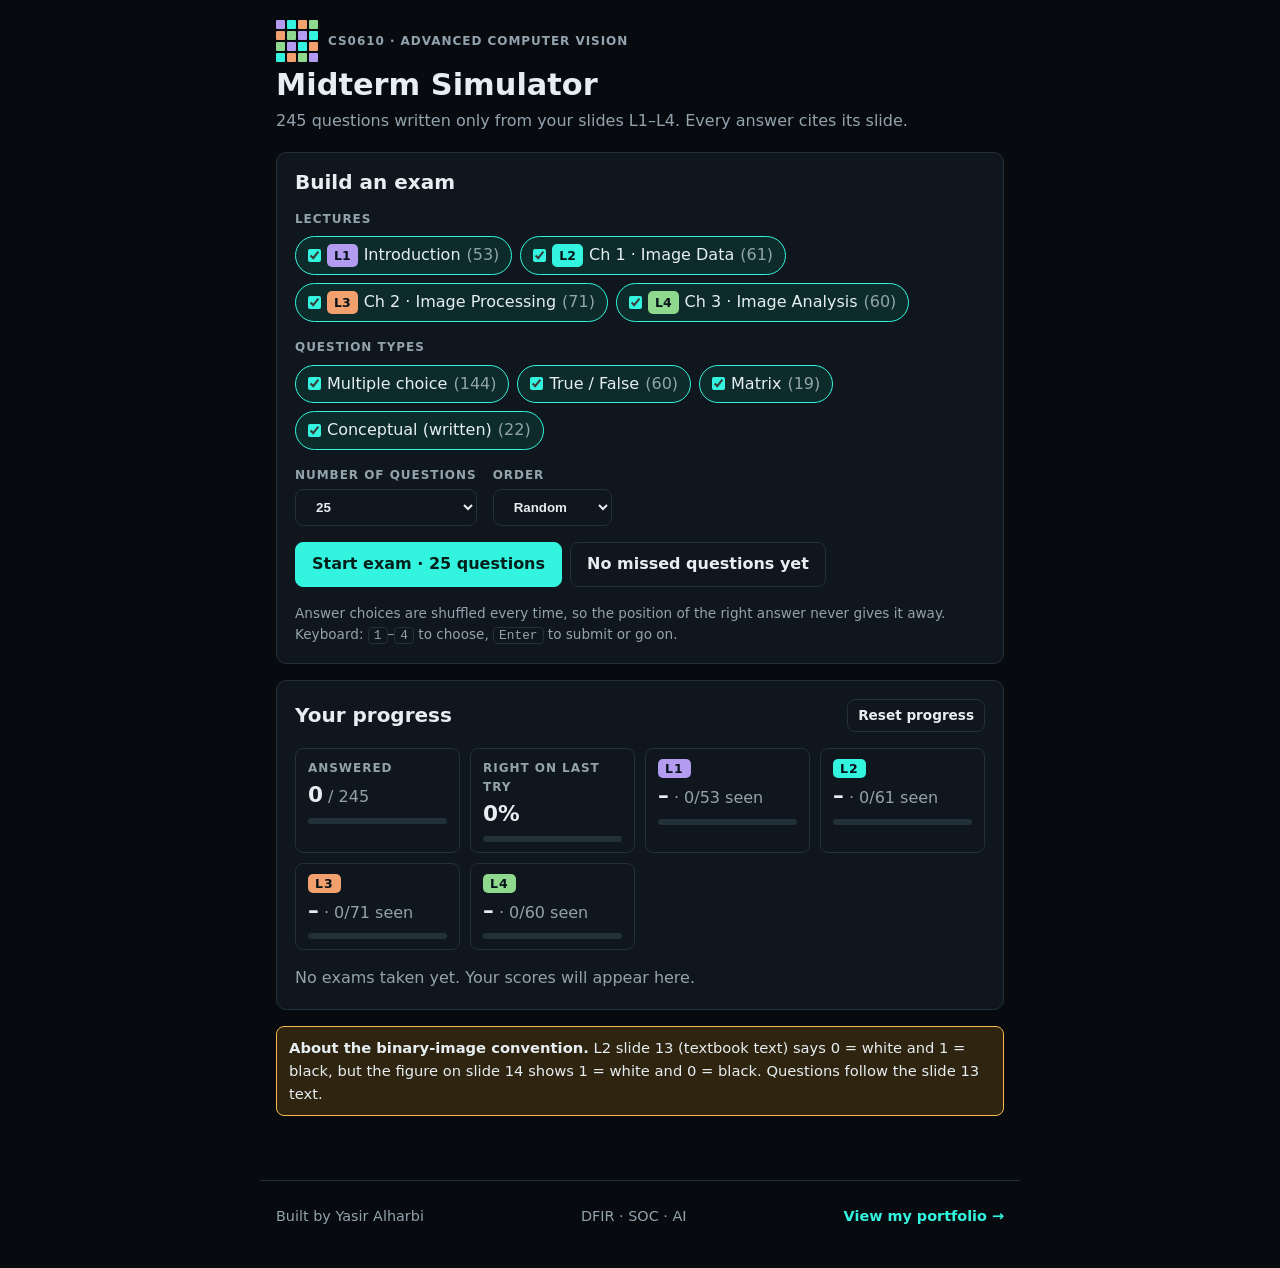
==== cs0610-computer-vision-practice-2026.html @ 5517f0bf "Add unlisted CS0610 computer vision practice page Self-contained midterm practice quiz (245 question" ====
<!doctype html>
<html lang="en">
<head>
<meta charset="utf-8">
<meta name="viewport" content="width=device-width, initial-scale=1">
<meta name="robots" content="noindex, nofollow, noarchive">
<title>CS0610 Computer Vision Practice 2026</title>
<style>
/* Layout: one centred working column (max 760px). Home = setup + progress; exam = one question card at a time. */
:root{
  --bg:#070b10; --surface:#0f161d; --ink:#e6eef2; --muted:#93a3ad; --line:#22303a;
  --accent:#33f5df; --accent-ink:#03201c; --accent-soft:#0c2b2a;
  --ok:#5cd68f; --ok-soft:#0f2a1b; --bad:#ff7a72; --bad-soft:#341614; --warn:#f0b84e; --warn-soft:#2e2410;
  --l1:#b39cf0; --l2:#33f5df; --l3:#f2a06e; --l4:#8fd98f;
  --f-display:"Segoe UI Variable Display","Segoe UI",system-ui,-apple-system,"Helvetica Neue",Arial,sans-serif;
  --f-body:"Segoe UI",system-ui,-apple-system,"Helvetica Neue",Arial,sans-serif;
  --f-mono:"Cascadia Mono",Consolas,"SFMono-Regular",Menlo,"Courier New",monospace;
  color-scheme:dark;
}
*{box-sizing:border-box}
body{background:var(--bg);color:var(--ink);font-family:var(--f-body);font-size:16px;line-height:1.55}
.wrap{max-width:760px;margin:0 auto;padding-inline:16px;padding-block:20px 64px}
h1,h2,h3{font-family:var(--f-display);text-wrap:balance;margin:0;line-height:1.15}
h1{font-size:1.9rem;font-weight:700}
h2{font-size:1.25rem;font-weight:700}
.eyebrow{font-size:.75rem;letter-spacing:.08em;text-transform:uppercase;color:var(--muted);font-weight:700}
.muted{color:var(--muted)}
.stack{display:flex;flex-direction:column;gap:16px}
.row{display:flex;flex-wrap:wrap;gap:8px;align-items:center}
.panel{background:var(--surface);border:1px solid var(--line);border-radius:10px;padding:18px}
button{font:inherit;cursor:pointer}
.btn{border:1px solid var(--line);background:var(--surface);color:var(--ink);border-radius:8px;padding:9px 16px;font-weight:700}
.btn:hover{border-color:var(--accent)}
.btn.primary{background:var(--accent);color:var(--accent-ink);border-color:var(--accent)}
.btn.primary:disabled{opacity:.45;cursor:not-allowed}
.btn.ghost{background:transparent}
.btn.small{padding:5px 10px;font-size:.85rem}
:focus-visible{outline:3px solid var(--accent);outline-offset:2px}
/* header */
.top{display:flex;justify-content:space-between;align-items:flex-end;gap:12px;flex-wrap:wrap;margin-bottom:18px}
.pixels{display:grid;grid-template-columns:repeat(4,9px);gap:2px}
.pixels i{width:9px;height:9px;border-radius:1px;display:block}
/* chips */
.chip{display:inline-flex;align-items:center;gap:6px;border:1px solid var(--line);border-radius:999px;padding:6px 12px;background:var(--surface);user-select:none}
.chip input{accent-color:var(--accent);margin:0}
.chip:has(input:checked){border-color:var(--accent);background:var(--accent-soft)}
.lec{font-weight:700;font-size:.78rem;border-radius:5px;padding:2px 7px;color:#06121a}
.lec1{background:var(--l1)}.lec2{background:var(--l2)}.lec3{background:var(--l3)}.lec4{background:var(--l4)}
.tag{font-size:.78rem;color:var(--muted);border:1px solid var(--line);border-radius:5px;padding:1px 7px}
/* stats */
.stats{display:grid;grid-template-columns:repeat(auto-fit,minmax(150px,1fr));gap:10px}
.stat{border:1px solid var(--line);border-radius:8px;padding:10px 12px;min-width:0}
.stat b{font-family:var(--f-display);font-size:1.35rem;font-variant-numeric:tabular-nums}
.bar{height:6px;border-radius:3px;background:var(--line);overflow:hidden;margin-top:6px}
.bar span{display:block;height:100%;background:var(--accent)}
/* exam */
.progress{height:5px;background:var(--line);border-radius:3px;overflow:hidden}
.progress span{display:block;height:100%;background:var(--accent);transition:width .25s}
.qhead{display:flex;flex-wrap:wrap;gap:8px;align-items:center;justify-content:space-between}
.qtext{font-size:1.08rem}
.qtext p{margin:.4em 0}
.opts{display:flex;flex-direction:column;gap:10px;margin-top:6px}
.opt{display:grid;grid-template-columns:30px 1fr;gap:10px;align-items:start;text-align:left;width:100%;border:1.5px solid var(--line);background:var(--surface);color:var(--ink);border-radius:9px;padding:11px 12px}
.opt:hover:not(:disabled){border-color:var(--accent)}
.opt .k{font-family:var(--f-mono);font-weight:600;width:26px;height:26px;border-radius:6px;display:grid;place-items:center;background:var(--accent-soft);color:var(--ink);font-size:.9rem}
.opt .t{min-width:0}
.opt.sel{border-color:var(--accent);background:var(--accent-soft)}
.opt.right{border-color:var(--ok);background:var(--ok-soft)}
.opt.wrong{border-color:var(--bad);background:var(--bad-soft)}
.opt:disabled{cursor:default}
.why{display:block;font-size:.92rem;margin-top:6px;color:var(--ink)}
.opt .t>span:first-child{display:block}
.why .lbl{font-weight:700}
.right .why .lbl{color:var(--ok)} .wrong .why .lbl,.dim .why .lbl{color:var(--bad)}
.opt.dim{opacity:.85}
.src{display:flex;gap:8px;align-items:baseline;border-left:3px solid var(--accent);background:var(--accent-soft);padding:8px 12px;border-radius:0 6px 6px 0;font-size:.92rem}
.verdict{font-family:var(--f-display);font-weight:700;font-size:1.1rem}
.verdict.ok{color:var(--ok)} .verdict.bad{color:var(--bad)}
.note{border:1px solid var(--warn);background:var(--warn-soft);border-radius:8px;padding:10px 12px;font-size:.92rem}
textarea{width:100%;min-height:110px;font:inherit;color:var(--ink);background:var(--bg);border:1px solid var(--line);border-radius:8px;padding:10px}
.model{border:1px solid var(--line);border-radius:8px;padding:4px 14px;background:var(--bg)}
.model ul,.model ol{padding-left:1.2em}
/* matrices */
.mxrow{display:flex;flex-wrap:wrap;gap:18px;align-items:flex-start}
.mxw{overflow-x:auto;max-width:100%}
.mxw .cap{font-size:.75rem;letter-spacing:.06em;text-transform:uppercase;color:var(--muted);font-weight:700;margin-bottom:3px}
table.mx{border-collapse:collapse;font-family:var(--f-mono);font-variant-numeric:tabular-nums}
table.mx td{border:1px solid var(--muted);min-width:34px;height:30px;text-align:center;padding:2px 6px;background:var(--surface)}
table.mxi{display:inline-table;vertical-align:middle;margin:2px 0}
table.mxi td{min-width:24px;height:22px;font-size:.88rem;padding:1px 4px}
.kbd{font-family:var(--f-mono);font-size:.8rem;border:1px solid var(--line);border-radius:4px;padding:0 5px}
.miss{border-top:1px solid var(--line);padding-top:10px}
.foot{font-size:.85rem;color:var(--muted)}
.confirm{display:flex;gap:8px;align-items:center;flex-wrap:wrap}
@media (prefers-reduced-motion: reduce){.progress span{transition:none}}
@media (max-width:480px){h1{font-size:1.5rem}.panel{padding:14px}}
</style>
<style>
body{margin:0}
[hidden]{display:none!important}
body>footer{max-width:760px;margin:0 auto;padding-inline:16px;padding-block:24px 40px;border-top:1px solid var(--line);display:flex;flex-wrap:wrap;gap:6px 18px;align-items:center;justify-content:space-between;color:var(--muted);font-size:.9rem}
body>footer a{color:var(--accent);font-weight:700;text-decoration:none}
body>footer a:hover{text-decoration:underline}
</style>
</head>
<body>
<div class="wrap" id="app"></div>

<script>
/* ---------- question-bank helpers ---------- */
const BANK=[];
function esc(s){return String(s).replace(/&/g,'&amp;').replace(/</g,'&lt;')}
function mx(a,cap){return `<div class="mxw">${cap?`<div class="cap">${cap}</div>`:''}<table class="mx">${a.map(r=>`<tr>${r.map(v=>`<td>${String(v).replace('-','−')}</td>`).join('')}</tr>`).join('')}</table></div>`}
function mxi(a){return `<table class="mx mxi">${a.map(r=>`<tr>${r.map(v=>`<td>${v}</td>`).join('')}</tr>`).join('')}</table>`}
function hid(s){let h=5381;for(const c of s)h=((h*33)^c.charCodeAt(0))>>>0;return h.toString(36)}
function add(o){o.id='L'+o.lec+'-'+hid(o.q);BANK.push(o)}
function mc(lec,topic,src,q,opts){add({lec,topic,src,q,type:topic==='Matrix'?'matrix':'mcq',opts:opts.map(([t,ok,why])=>({t,ok:!!ok,why}))})}
function tf(lec,topic,src,q,ans,e){add({lec,topic,src,q,type:'tf',opts:[{t:'True',ok:ans===true,why:e},{t:'False',ok:ans===false,why:e}],fixed:true})}
function wr(lec,topic,src,q,a){add({lec,topic,src,q,type:'written',answer:a})}
</script>
<script>
// L1 — Introduction (CS0610-L1.pdf). Slide numbers = PDF page numbers.
const T1 = 'Intro';
mc(1,'What is CV','Slides 14–15 (also Q1 of the professor\'s review sheet)',
`Computer vision is a discipline that studies how to reconstruct, interpret and understand a 3D scene from its ________.`,[
['2D images',1,'Correct. Slide 14: CV computes "properties of the 3D world from visual data", and that visual data is the 2D images a camera records.'],
['3D images',0,'Wrong. The 3D scene is what we want to recover. The input is its images.'],
['3d images',0,'Wrong. It\'s the same as "3D images", written in lowercase to catch careless readers.'],
['4d images',0,'Wrong. Nothing in the lecture mentions 4D images.']]);

mc(1,'Course info','Slide 4',`The PRIMARY course textbook is:`,[
['Reinhard Klette — Concise Computer Vision: An Introduction into Theory and Algorithms',1,'Correct. Slide 4 names Klette as the primary text.'],
['Richard Szeliski — Computer Vision: Algorithms and Applications',0,'Wrong. Slide 4 lists Szeliski as the SECONDARY text.'],
['Forsyth and Ponce',0,'Wrong. Forsyth & Ponce appear only as a figure credit (slides 60, 65). They are not a course text.'],
['Hammond — The Camera Obscura, A Chronicle',0,'Wrong. It\'s only quoted on the camera obscura slide (61).']]);

mc(1,'History','Slide 12',`In 1966, Marvin Minsky at MIT asked a student to "spend the summer linking a camera to a computer and getting the computer to describe what it saw." What does this story show?`,[
['The problem turned out to be much more difficult than expected',1,'Correct. Slide 12: "We now know that the problem is slightly more difficult than that."'],
['Computer vision was fully solved in one summer',0,'Wrong. The point of the story is the opposite.'],
['Connecting a camera to a computer is the hardest part of CV',0,'Wrong. Connecting the camera is the easy part (see slide 13, "Done?"). Understanding the image is the hard part.'],
['Computer vision started as a branch of computer graphics',0,'Wrong. The story says nothing about graphics.']]);

mc(1,'History','Slide 12',`Which student did Marvin Minsky give the 1966 "summer vision" task to?`,[
['Gerald Jay Sussman',1,'Correct. Slide 12.'],
['Noah Snavely',0,'Wrong. Snavely co-developed Photo Tourism (slide 35).'],
['Amnon Shashua',0,'Wrong. Shashua is credited on the Mobileye smart-cars slides (48–49).'],
['Rick Szeliski',0,'Wrong. Szeliski is the secondary textbook author and co-developed Photo Tourism.']]);

mc(1,'What is CV','Slide 13',`Slide 13 shows a camcorder plugged into a computer with the caption "Done?". What is the message?`,[
['Connecting a camera to a computer is not computer vision; the computer still has to understand the images',1,'Correct. This is the same lesson as the Minsky story on slide 12. Getting images into a computer is easy; understanding them is the hard part.'],
['Computer vision only needs a good camera',0,'Wrong. That is exactly the naive idea the slide questions.'],
['Video cameras cannot be used for computer vision',0,'Wrong. Slide 15 says image data can be a video sequence.'],
['Computer vision is finished once images are stored',0,'Wrong. Storing images is not understanding them.']]);

mc(1,'CV system','Slide 17',`Which of the following is NOT one of the components of a computer vision system shown on slide 17?`,[
['Printer',1,'Correct. The components are Lighting, Scene, Camera, Computer, Scene Interpretation. There is no printer.'],
['Lighting',0,'Wrong. Lighting is a component.'],
['Camera',0,'Wrong. Camera is a component.'],
['Scene interpretation',0,'Wrong. Scene interpretation is the final component.']]);

mc(1,'CV system','Slide 17',`In the computer vision system diagram (Lighting → Scene → Camera → Computer → ?), what comes last?`,[
['Scene interpretation',1,'Correct. Slide 17 ends with Scene Interpretation, i.e. understanding.'],
['An enhanced output image',0,'Wrong. An image as output is image processing (L3 slide 9), not the end of a CV system.'],
['A 3D printout',0,'Wrong. Not on the slide.'],
['A compressed video file',0,'Wrong. Not on the slide.']]);

mc(1,'Human vs computer','Slide 18',`On the slide "Computer vision vs human vision", the photo of a crashed train is "what we see". What is "what a computer sees"?`,[
['A grid (matrix) of numbers',1,'Correct. Slide 18 shows a 9×9 grid of numbers next to the photo.'],
['The same train photo',0,'Wrong. The computer has no direct access to meaning, only numbers.'],
['A list of object names',0,'Wrong. Producing object names is the GOAL of CV, not its input.'],
['Only the edges of the train',0,'Wrong. The slide shows numbers, not an edge map.']]);

mc(1,'Vision is hard','Slide 19',`According to slide 19, roughly how much of the Macaque monkey's brain does the visual cortex occupy?`,[
['About 50%',1,'Correct. "Visual cortex occupies about 50% of Macaque brain."'],
['About 10%',0,'Wrong. The slide says about 50%.'],
['About 25%',0,'Wrong. The slide says about 50%.'],
['About 90%',0,'Wrong. The slide says about 50%.']]);

mc(1,'Vision & graphics','Slide 25',`Vision and graphics are called "inverse problems". Which statement is correct?`,[
['Vision goes Images → Model (analysis); graphics goes Model → Images (synthesis)',1,'Correct. Slide 25: "Inverse problems: analysis and synthesis."'],
['Vision goes Model → Images; graphics goes Images → Model',0,'Wrong. The directions are swapped.'],
['Both go from Images → Model',0,'Wrong. Graphics goes the other way.'],
['Both go from Model → Images',0,'Wrong. Vision goes the other way.']]);

mc(1,'Measurement vs perception','Slides 14, 16, 22',`"How far is the building?" and computing the 3D structure of a scene are examples of vision for:`,[
['Measurement',1,'Correct. Slide 14: "Computing properties of the 3D world from visual data (measurement)". Slide 22 gives examples: real-time stereo, structure from motion, multi-view stereo.'],
['Perception and interpretation',0,'Wrong. That is about recognizing objects, people, scenes and activities.'],
['Image acquisition',0,'Wrong. Acquisition is capturing the image, not computing 3D properties.'],
['Computer graphics',0,'Wrong. Graphics synthesizes images from a model (slide 25).']]);

mc(1,'Measurement vs perception','Slides 14, 23',`Labelling a photo with "Ferris wheel", "people waiting in line", "Lake Erie", "umbrellas" is vision for:`,[
['Perception and interpretation',1,'Correct. Slide 23 is titled "Vision for perception, interpretation" and lists objects, activities, scenes, locations, text, faces, gestures, motions, emotions.'],
['Measurement',0,'Wrong. Measurement computes 3D properties such as distance and structure.'],
['Image formation',0,'Wrong. Image formation is how the image is created (slides 56–67).'],
['Image compression',0,'Wrong. Not covered in the lecture.']]);

mc(1,'Measurement vs perception','Slide 22',`Which of these is shown on slide 22 as an example of VISION FOR MEASUREMENT?`,[
['Structure from motion',1,'Correct. Slide 22 shows real-time stereo, structure from motion, and multi-view stereo for community photo collections.'],
['Smile detection',0,'Wrong. That is a recognition application (slide 39).'],
['Optical character recognition',0,'Wrong. OCR is recognition (slide 37).'],
['Face detection in cameras',0,'Wrong. That is detection/recognition (slide 38).']]);

mc(1,'Applications','Slide 36',`Photo Tourism (Photosynth) takes many input photographs of a scene. What does it compute?`,[
['The relative camera positions/orientations and a sparse 3D point cloud of the scene',1,'Correct. Slide 36: it "computes viewpoint of each photo as well as a sparse 3d model of the scene".'],
['A single high-resolution panorama only',0,'Wrong. It reconstructs camera viewpoints and 3D points.'],
['The names of the people in the photos',0,'Wrong. That would be face recognition.'],
['The text written on buildings',0,'Wrong. That would be OCR.']]);

mc(1,'Applications','Slide 37',`Technology that converts scanned documents into text (also used in license-plate readers) is called:`,[
['Optical character recognition (OCR)',1,'Correct. Slide 37.'],
['Motion capture',0,'Wrong. Motion capture is a special-effects application (slide 46).'],
['Structure from motion',0,'Wrong. That is a measurement application (slide 22).'],
['Biometrics',0,'Wrong. Biometrics identifies people (slides 42–43).']]);

mc(1,'Applications','Slide 40',`LaneHawk by EvolutionRobotics is an example of:`,[
['Object recognition in supermarkets',1,'Correct. Slide 40: a smart camera in the checkout lane recognizes items left under the basket.'],
['Face recognition for login',0,'Wrong. That is slide 43.'],
['Lane detection in smart cars',0,'Wrong. The word "Lane" here means the supermarket checkout lane. Smart cars are Mobileye (slide 48).'],
['Medical imaging',0,'Wrong. That is slide 53.']]);

mc(1,'Applications','Slide 42',`"How the Afghan Girl was Identified" is an example of vision-based biometrics using:`,[
['Iris patterns',1,'Correct. Slide 42: "…Identified by Her Iris Patterns".'],
['Fingerprints',0,'Wrong. Fingerprints appear on slide 43 (laptop login).'],
['Smile detection',0,'Wrong. That is a camera feature (slide 39).'],
['Gait',0,'Wrong. Not mentioned in the lecture.']]);

mc(1,'Applications','Slides 48–49',`According to the Mobileye slides, by 2010 vision systems were expected in about what share of car manufacturers?`,[
['70%',1,'Correct. "By 2010: 70% of car manufacturers."'],
['10%',0,'Wrong. The slide says 70%.'],
['50%',0,'Wrong. 50% is the visual cortex figure from slide 19. The car figure is 70%.'],
['100%',0,'Wrong. The slide says 70%.']]);

mc(1,'Applications','Slides 45–46',`Which movie is the example of "Special effects: MOTION capture"?`,[
['Pirates of the Caribbean (Industrial Light and Magic)',1,'Correct. Slide 46.'],
['The Matrix',0,'Wrong. The Matrix is the SHAPE capture example (slide 45).'],
['Terminator 2',0,'Wrong. Terminator 2 is the "Vision Demo?" slide (29): "we\'re not quite there yet".'],
['The Wicked Twister',0,'Wrong. That is a ride label in the amusement-park image (slide 23).']]);

mc(1,'Applications','Slide 50',`On slide 50, what does the Nintendo Wii have built in?`,[
['Camera-based IR tracking',1,'Correct. "Nintendo Wii has camera-based IR tracking built in."'],
['An iris scanner',0,'Wrong. Iris patterns are slide 42.'],
['A license-plate reader',0,'Wrong. That is OCR (slide 37).'],
['A pinhole camera obscura',0,'Wrong. Not related.']]);

mc(1,'Applications','Slide 51',`Which task is NOT listed for the JPL vision systems used in space (Mars rovers)?`,[
['Smile detection',1,'Correct. JPL tasks: panorama stitching, 3D terrain modeling, obstacle detection, position tracking. Smile detection is a camera feature (slide 39).'],
['Panorama stitching',0,'Wrong. It is listed on slide 51.'],
['3D terrain modeling',0,'Wrong. It is listed on slide 51.'],
['Obstacle detection and position tracking',0,'Wrong. It is listed on slide 51.']]);

mc(1,'Why vision','Slide 26',`Which of the following is NOT a reason given on slide 26 ("Why vision?")?`,[
['To replace all cameras with human observers',1,'Correct. That is the opposite of a listed reason. The slide wants to relieve humans of boring tasks.'],
['Relieve humans of boring, easy tasks',0,'Wrong. Listed on slide 26.'],
['Perception for robotics / autonomous agents',0,'Wrong. Listed on slide 26.'],
['Organize and give access to visual content',0,'Wrong. Listed on slide 26.']]);

mc(1,'Human vs computer','Slide 31',`"Can computers match (or beat) human vision?" The lecture's answer is:`,[
['Yes and no (but mostly no!); humans are better at "hard" things, computers can be better at "easy" things',1,'Correct. Slide 31.'],
['Yes, computers already beat humans at every visual task',0,'Wrong. The slide says "mostly no".'],
['No, computers are worse at every visual task',0,'Wrong. Computers can be better at "easy" things.'],
['The question is not discussed',0,'Wrong. It is slide 31.']]);

mc(1,'Image formation','Slide 57',`Focal length, field of view and aperture belong to which category of physical parameters of image formation?`,[
['Optical',1,'Correct. Slide 57: Optical = sensor\'s lens type, focal length, field of view, aperture.'],
['Geometric',0,'Wrong. Geometric = type of projection, camera pose.'],
['Photometric',0,'Wrong. Photometric = type/direction/intensity of light, surface reflectance.'],
['Statistical',0,'Wrong. Not one of the three categories.']]);

mc(1,'Image formation','Slide 57',`"Type of projection" and "camera pose" are which kind of image-formation parameters?`,[
['Geometric',1,'Correct. Slide 57.'],
['Optical',0,'Wrong. Optical = lens, focal length, field of view, aperture.'],
['Photometric',0,'Wrong. Photometric = light and reflectance.'],
['Chromatic',0,'Wrong. Not one of the three categories.']]);

mc(1,'Pinhole camera','Slide 59',`In the pinhole camera, the barrier blocks most of the rays. The opening in the barrier is called the:`,[
['Aperture',1,'Correct. Slide 59: "The opening is known as the aperture".'],
['Image plane',0,'Wrong. The image plane is where the image forms (the film).'],
['Focal length',0,'Wrong. Focal length is a parameter, not the opening.'],
['Virtual image',0,'Wrong. The virtual image is drawn in front of the pinhole on slide 60.']]);

mc(1,'Pinhole camera','Slide 60',`The pinhole camera is a simple model that approximates the imaging process using:`,[
['Perspective projection',1,'Correct. Slide 60: "…approximate imaging process, perspective projection."'],
['Histogram equalization',0,'Wrong. That is a point operator in Chapter 2 (L3).'],
['The Fourier transform',0,'Wrong. That is Chapter 1, frequency domain (L2).'],
['Unsharp masking',0,'Wrong. That is a sharpening operator (L3).']]);

mc(1,'Camera obscura','Slide 61',`"Camera obscura" is Latin for:`,[
['Dark room',1,'Correct. Slide 61.'],
['Small hole',0,'Wrong. Slide 61 says it means dark room.'],
['Bright image',0,'Wrong. Slide 61 says it means dark room.'],
['Picture box',0,'Wrong. Slide 61 says it means dark room.']]);

mc(1,'Camera obscura','Slide 61',`Who used an illustration of a solar eclipse (observed at Louvain, 1544) that is thought to be the first published illustration of a camera obscura?`,[
['Reinerus Gemma-Frisius',1,'Correct. Slide 61. The book was De Radio Astronomica et Geometrica (1545).'],
['Marvin Minsky',0,'Wrong. Minsky is the 1966 MIT story (slide 12).'],
['A. Kitaoka',0,'Wrong. Kitaoka made the 2003 illusion image (slide 32).'],
['Richard Szeliski',0,'Wrong. Szeliski is the secondary textbook author.']]);

mc(1,'Course info','Slide 7',`What is the weight of the Midterm Exam in the grading scheme?`,[
['30%',1,'Correct. Slide 7: Assignments 10%, Participation 10%, Project 10%, Midterm 30%, Final 40%.'],
['40%',0,'Wrong. 40% is the Final Exam.'],
['10%',0,'Wrong. 10% is each of assignments, participation and project.'],
['50%',0,'Wrong. Not in the grading scheme.']]);

mc(1,'Related fields','Slides 20, 24',`Which of the following does NOT appear among the fields related to computer vision on slides 20/24?`,[
['Thermodynamics',1,'Correct. It is not on either slide.'],
['Machine learning',0,'Wrong. It appears on both slides.'],
['Neurobiology',0,'Wrong. It appears on slide 20.'],
['Cognitive science',0,'Wrong. It appears on slide 24.']]);

tf(1,'Applications','Slide 34',`Earth viewers (3D modeling), such as Microsoft's Virtual Earth and Google Earth, are shown in the lecture as a current computer vision application.`,true,
`TRUE. Slide 34: "Earth viewers (3D modeling): Image from Microsoft's Virtual Earth (see also: Google Earth)". Note that your class notes have the professor's T/F item "Google Maps is an example of computer vision". The slides themselves only mention Google Earth / Virtual Earth, so go with what the professor said in class for that exact wording.`);
tf(1,'What is CV','Slide 15',`In computer vision, image data can only be a single 2D colour photograph.`,false,
`FALSE. Slide 15: image data "can take many forms, such as a video sequence, depth images, views from multiple cameras, or multi-dimensional data from a medical scanner".`);
tf(1,'Related fields','Slide 20',`Computer vision is a single-discipline field that belongs only to computer science.`,false,
`FALSE. Slide 20 is titled "Vision is multidisciplinary": AI, machine learning, robotics, signal processing, graphics, mathematics, neurobiology, HCI, imaging and more.`);
tf(1,'Pinhole camera','Slide 59',`Adding a barrier with a small opening in front of the film INCREASES blurring.`,false,
`FALSE. Slide 59: adding a barrier to block off most of the rays "reduces blurring".`);
tf(1,'Pinhole camera','Slide 60',`If we treat the pinhole as a point, only one ray from any given scene point can enter the camera.`,true,
`TRUE. This is stated directly on slide 60.`);
tf(1,'Image formation','Slides 58–59',`Putting a piece of film directly in front of an object (with no barrier) already gives a reasonable, sharp image.`,false,
`FALSE. Slide 58 asks "Do we get a reasonable image?". The figure shows rays from every object point reaching every film point. Slide 59 then adds a barrier to block most rays and reduce blurring.`);
tf(1,'Perspective','Slide 65',`Under perspective projection, far-away objects appear larger in the image.`,false,
`FALSE. Slide 65: "Far away objects appear smaller".`);
tf(1,'Perspective','Slide 67',`Under perspective projection, parallel lines in the scene intersect in the image and converge on the horizon line.`,true,
`TRUE. Slide 67.`);
tf(1,'Image formation','Slide 57',`Surface reflectance properties and the direction of light reaching the sensor are OPTICAL parameters of image formation.`,false,
`FALSE. They are PHOTOMETRIC parameters (slide 57). Optical = lens type, focal length, field of view, aperture.`);
tf(1,'Human vs computer','Slide 31',`According to the lecture, humans are much better at "hard" vision tasks, while computers can be better at "easy" ones.`,true,
`TRUE. Slide 31.`);
tf(1,'Vision is hard','Slide 19',`More of the human brain is devoted to vision than to anything else.`,true,
`TRUE. Slide 19: "More human brain devoted to vision than anything else".`);
tf(1,'Applications','Slide 38',`Many new digital cameras (e.g. Canon, Sony, Fuji) can detect faces.`,true,
`TRUE. Slide 38. Slide 39 adds smile detection (Sony Cyber-shot T70).`);
tf(1,'Applications','Slide 43',`Logging in without a password is possible with fingerprint scanners and face-recognition systems.`,true,
`TRUE. Slide 43: "Login without a password…": fingerprint scanners on laptops and face recognition systems.`);
tf(1,'State of the art','Slide 29',`The "Vision Demo?" slide (Terminator 2) says computer vision has fully reached the level shown in the movie.`,false,
`FALSE. Slide 29: "we're not quite there yet…".`);
tf(1,'Camera obscura','Slide 62',`The camera obscura was a public attraction in the late 19th century (e.g. at the Jetty at Margate, England, 1898).`,true,
`TRUE. Slide 62.`);
tf(1,'What is CV','Slide 14',`"Computer Vision aims at using cameras for analyzing or understanding scenes in the real world."`,true,
`TRUE. This is a direct quote from slide 14.`);

wr(1,'What is CV','Slides 14–16 (and L3 slide 4)',`Explain computer vision. (Give a definition and its two main goals.)`,
`<p><b>Definition:</b> Computer vision is the science and technology of machines that see. It is concerned with the theory for building artificial systems that obtain information from images (slide 15). It is the automatic understanding of images and video (slide 14), and it tries to do what a human brain does with the retinal data, i.e. understand the scene based on image data (L3 slide 4).</p>
<p><b>Two goals (slide 14):</b></p><ul><li><b>Measurement:</b> computing properties of the 3D world from visual data (e.g. "How far is the building?", slide 16).</li><li><b>Perception and interpretation:</b> algorithms and representations that let a machine recognize objects, people, scenes and activities (e.g. "What kind of scene? Where are the cars?").</li></ul>
<p>The image data can be a video sequence, depth images, views from multiple cameras, or multi-dimensional medical scanner data (slide 15).</p>`);
wr(1,'CV vs IP','L3 slides 9–10; L1 slide 20',`What is the difference between computer vision and image processing? (Your notes say the professor asked this.)`,
`<p><b>Image processing system</b> (L3 slide 9): input is an image, <b>output is an image</b>. Examples: a blurred car photo becomes a sharper photo where the plate "127-RFS" is readable; a dark zebra photo becomes a brighter, enhanced photo.</p>
<p><b>Computer vision system</b> (L3 slide 10): input is an image, <b>output is understanding</b>: labels and decisions such as "boy, dog, woman", "SMILE: 62% / 93%", "Strong accident, possibility of death 85%".</p>
<p>In the Venn diagram on L1 slide 20, image processing overlaps with computer vision and machine vision, but they are not the same field. CV aims at understanding the scene (L3 slide 4).</p>`);
wr(1,'CV system','Slide 17 (also L3 slide 5)',`List the components of a computer vision system.`,
`<p>Lighting → Scene → Camera → Computer → Scene Interpretation (slide 17). L3 slide 5 shows the same diagram and adds that image data can be depth images, multiple camera views, medical scanner data, or a video sequence.</p>`);
wr(1,'Image formation','Slide 57',`List the three categories of physical parameters of image formation, with examples.`,
`<ul><li><b>Geometric:</b> type of projection, camera pose.</li><li><b>Optical:</b> sensor's lens type, focal length, field of view, aperture.</li><li><b>Photometric:</b> type, direction and intensity of light reaching the sensor; surfaces' reflectance properties.</li></ul>`);
wr(1,'Vision is hard','Slides 12, 13, 18, 19',`Why is vision "really hard"? Use the examples from the lecture.`,
`<ul><li>The computer only sees a grid of numbers, while we see a scene, e.g. the crashed train (slide 18).</li><li>In nature, vision is a huge feat of intelligence: the visual cortex is about 50% of the Macaque brain, and more of the human brain is devoted to vision than to anything else (slide 19).</li><li>Recognition can be ambiguous even for humans: "Is that a queen or a bishop?" (slide 19).</li><li>History: Minsky's 1966 one-summer project. "The problem is slightly more difficult than that" (slide 12). Linking a camera to a computer is not "Done" (slide 13).</li></ul>`);
wr(1,'Perspective','Slides 59–67',`Describe the pinhole camera idea and two perspective effects.`,
`<p>Film directly in front of an object gives no reasonable image (slide 58). Adding a barrier blocks most rays and reduces blurring. The opening is the <b>aperture</b> (slide 59). If the pinhole is a point, only one ray from each scene point enters, which gives <b>perspective projection</b> (slide 60).</p>
<p><b>Perspective effects:</b> (1) far-away objects appear smaller (slide 65); (2) parallel lines in the scene intersect in the image and converge on the horizon line (slide 67).</p>`);

// L2 — Chapter 1: Image Data (CS0610-L2.pdf). Slide numbers = PDF page numbers.
mc(2,'Spatial domain','Slide 5',`A (digital) image is defined by ________ continuous (analog) data in a spatial domain.`,[
['integrating and sampling',1,'Correct. Slide 5: "A (digital) image is defined by integrating and sampling continuous (analog) data in a spatial domain."'],
['compressing and encoding',0,'Wrong. Not in the definition.'],
['smoothing and sharpening',0,'Wrong. Those are local operators (Chapter 2, L3).'],
['transforming with the DFT',0,'Wrong. The DFT maps an image to the frequency domain (slide 30). It does not define the image.']]);
mc(2,'Spatial domain','Slide 5',`Each pixel (x, y, u) combines:`,[
['A location (x, y) and a value u (the sample at that location)',1,'Correct. Slide 5.'],
['A frequency u and a phase (x, y)',0,'Wrong. Frequencies belong to the Fourier domain (slide 31).'],
['A hue, a saturation and an intensity',0,'Wrong. That is the HSI colour model (slides 52–57).'],
['A camera pose and a focal length',0,'Wrong. Those are image-formation parameters (L1 slide 57).']]);
mc(2,'Spatial domain','Slide 5',`The rectangular set containing all grid points (pixel locations) of an image I is called the:`,[
['Carrier (Ω)',1,'Correct. Slide 5: "…an image I is defined on a rectangular set, the carrier".'],
['Kernel',0,'Wrong. A kernel is a filter mask (L3 slide 15).'],
['Histogram',0,'Wrong. A histogram is a table of value frequencies (slide 22).'],
['Spectrum',0,'Wrong. The spectrum is the Fourier transform shown as an image (slide 33).']]);
mc(2,'Pixels','Slides 6, 8',`In MATLAB, the first (top-left) element of an M×N image is indexed as:`,[
['f(1,1)',1,'Correct. Slide 8 shows the MATLAB array starting at f(1,1).'],
['f(0,0)',0,'Wrong. f(0,0) is the start of the general M×N representation on slide 6, not MATLAB.'],
['f(M,N)',0,'Wrong. f(M,N) is the LAST element in MATLAB.'],
['f(0,1)',0,'Wrong. Not the first element in either notation.']]);
mc(2,'Pixels','Slide 10',`Fig. 1.1 shows the image coordinate system used in the textbook (x goes right, y goes DOWN). It is called a:`,[
['Left-hand coordinate system',1,'Correct. Fig. 1.1: "A left-hand coordinate system."'],
['Right-hand coordinate system',0,'Wrong. The figure caption says left-hand.'],
['Polar coordinate system',0,'Wrong. Not shown.'],
['Frenet frame',0,'Wrong. The Frenet frame is for curvature (L4 slide 17).']]);
mc(2,'Pixels','Slide 11',`Fig. 1.2 shows two ways of thinking about pixels. Which pair is correct?`,[
['Shaded grid squares (left) and labels at grid points that are the centres of the squares (right)',1,'Correct. Slide 11, Fig. 1.2.'],
['RGB channels (left) and HSI channels (right)',0,'Wrong. That is colour (slides 19, 61).'],
['Spatial domain (left) and frequency domain (right)',0,'Wrong. Fig. 1.2 is only about the spatial geometry of pixels.'],
['4-adjacency (left) and 8-adjacency (right)',0,'Wrong. That is L4 (Chapter 3).']]);
mc(2,'Pixels','Slide 9',`For k bits per pixel, the discrete intensity interval is:`,[
['[0, L−1] with L = 2^k',1,'Correct. Slide 9.'],
['[1, L] with L = 2k',0,'Wrong. It starts at 0, and L = 2 to the power k.'],
['[0, k]',0,'Wrong. Slide 9 uses L = 2^k.'],
['[−L, L]',0,'Wrong. Intensities are not negative.']]);
mc(2,'Pixels','Slide 9',`How many bits are needed to store a 1024 × 1024 digitized image with k = 8 bits per pixel? (b = M × N × k)`,[
['8,388,608 bits',1,'Correct. 1024 × 1024 × 8 = 8,388,608 (slide 9).'],
['1,048,576 bits',0,'Wrong. That is only M × N (the number of pixels). You forgot to multiply by k = 8.'],
['16,777,216 bits',0,'Wrong. 16,777,216 is the number of colours in a 24-bit RGB image (slide 46).'],
['8,192 bits',0,'Wrong. That would be 1024 × 8.']]);
mc(2,'Image values','Slide 13',`For a scalar image with a = 8 bits, the maximum grey value Gmax = 2^a − 1 is:`,[
['255',1,'Correct. 2^8 − 1 = 255 (slide 13).'],
['256',0,'Wrong. 256 is the NUMBER of grey levels (0…255). Gmax is 255.'],
['8',0,'Wrong. 8 is the number of bits.'],
['65,535',0,'Wrong. That is Gmax for a = 16.']]);
mc(2,'Image values','Slide 13',`According to slide 13, what bit depth recently became the new technological standard for grey-level images?`,[
['a = 16',1,'Correct. "For many years, it was common to use a = 8; recently a = 16 became the new technological standard."'],
['a = 8',0,'Wrong. a = 8 was the OLD common choice.'],
['a = 1',0,'Wrong. a = 1 gives a binary image.'],
['a = 24',0,'Wrong. 24 bits is a full RGB pixel (slide 46).']]);
mc(2,'Image values','Slide 16',`An RGB colour image is an example of a:`,[
['Vector-valued image (more than one channel/band)',1,'Correct. Slide 16: RGB images have three channels, and each channel is a grey-level image.'],
['Scalar image',0,'Wrong. A scalar image has ONE value per pixel.'],
['Binary image',0,'Wrong. A binary image has only two values.'],
['Fourier image',0,'Wrong. Not a term used in the slides.']]);
mc(2,'Statistics','Slide 21',`Three versions of the Einstein image have σ = 14.3, 31.6 and 49.2. Which one looks the most flat / washed-out (least spread of grey values)?`,[
['σ = 14.3',1,'Correct. The smallest standard deviation means the grey values are closest to the mean. In the slide 21 figure this is the faded image on the left.'],
['σ = 31.6',0,'Wrong. This is the middle image.'],
['σ = 49.2',0,'Wrong. The largest σ has the widest spread: the darkest darks and the brightest brights.'],
['All three look the same',0,'Wrong. The slide shows them clearly different.']]);
mc(2,'Statistics','Slide 22',`In Fig. 1.5 (image Neuschwanstein), four versions show means 79.16, 135.14, 40.78 and 127.49. Which version has mean 40.78?`,[
['The darker version',1,'Correct. Fig. 1.5: lower-left is the darker version, with the lowest mean (40.78).'],
['The brighter version',0,'Wrong. The brighter version has mean 135.14.'],
['The original image',0,'Wrong. The original has mean 79.16.'],
['After histogram equalization',0,'Wrong. The equalized version has mean 127.49.']]);
mc(2,'Statistics','Slide 22',`A histogram represents:`,[
['Tabulated frequencies of values (how often each value occurs), typically drawn as bars',1,'Correct. Slide 22. It is used for a scalar image or for one channel/band of a vector-valued image.'],
['The location of each pixel',0,'Wrong. Locations are not counted in a histogram.'],
['The Fourier spectrum',0,'Wrong. The spectrum is slides 31–35.'],
['The edges of the image',0,'Wrong. Edges are slide 27 / L3.']]);
mc(2,'Statistics','Slide 23',`In Fig. 1.6 (image Yan), the upper window has μ = 133.7, σ = 55.4 and the lower window has μ = 104.6, σ = 89.9. Which statement is correct?`,[
['The lower window has the larger spread of grey values',1,'Correct. σ = 89.9 > 55.4. This shows that value statistics can be computed per window.'],
['The upper window is darker on average',0,'Wrong. The upper mean (133.7) is HIGHER, so it is brighter on average.'],
['Both windows must have identical histograms',0,'Wrong. The slide shows two different histograms.'],
['Statistics cannot be computed inside a window',0,'Wrong. Slide 23 is titled "Value Statistics in a Window".']]);
mc(2,'Statistics','Slides 24–25',`Plotting the grey values along a selected image row (a 1D cut through the image) gives a(n):`,[
['Intensity profile',1,'Correct. Slide 25: "…intensity profiles defined by 1D cuts through the given scalar data arrays". Fig. 1.8 shows two rows of SanMiguel.'],
['Histogram',0,'Wrong. A histogram counts values and ignores position.'],
['Co-occurrence matrix',0,'Wrong. That is L4 (Chapter 3).'],
['Spectrum',0,'Wrong. That is the Fourier domain.']]);
mc(2,'Statistics','Slide 24',`In Fig. 1.8 the intensity channel of image SanMiguel is computed from the colour channels as:`,[
['(R + G + B) / 3',1,'Correct. Fig. 1.8 caption: "…intensity channel (i.e. values (R + G + B)/3)". This is the same as I in HSI (slide 57).'],
['R × G × B',0,'Wrong. Not in the slides.'],
['max(R, G, B)',0,'Wrong. Not in the slides.'],
['1 − (R + G + B)',0,'Wrong. Not in the slides. (CMY is 1 − each channel separately, slide 50.)']]);
mc(2,'Frequency domain','Slide 30',`The 2D Discrete Fourier Transform (DFT) maps a scalar image:`,[
['From the spatial domain into the frequency domain',1,'Correct. Slide 30. The inverse DFT goes back to the spatial domain.'],
['From the frequency domain into the spatial domain',0,'Wrong. That is the INVERSE DFT.'],
['From RGB into HSI',0,'Wrong. That is the colour conversion (slides 55–57).'],
['From grey-level into binary',0,'Wrong. Not what the DFT does.']]);
mc(2,'Frequency domain','Slide 31',`In the Fourier domain, HIGH frequencies (u or v far from 0) represent:`,[
['Short wavelengths: local discontinuities such as edges or intensity outliers',1,'Correct. Slide 31.'],
['Long wavelengths: homogeneous additive contributions',0,'Wrong. That describes LOW frequencies.'],
['The colour of the image',0,'Wrong. The DFT on slide 30 is for a scalar image.'],
['Only the image border',0,'Wrong. Not what the slide says.']]);
mc(2,'Frequency domain','Slide 32',`Fig. 1.15 shows 2D waves sin(u + nv) for n = 1…5. As n increases, the wave length:`,[
['Decreases, so the frequency is higher',1,'Correct. Fig. 1.15: "…having decreasing wave length (thus being of higher frequency) for an increase in n".'],
['Increases, so the frequency is lower',0,'Wrong. It is the opposite.'],
['Stays the same',0,'Wrong. The figure shows narrower waves as n grows.'],
['Becomes negative',0,'Wrong. Not meaningful.']]);
mc(2,'Frequency domain','Slide 34',`Fig. 1.19: the Donkey image after histogram equalization and after inverting grey levels. What happens to the spectra?`,[
['They do not show significant changes, because the "image structure" remains constant',1,'Correct. Fig. 1.19 caption.'],
['They change completely',0,'Wrong. The caption says no significant changes.'],
['They become all black',0,'Wrong. Not shown.'],
['Only the inverted image has a spectrum',0,'Wrong. All three images have spectra in the figure.']]);
mc(2,'Frequency domain','Slide 35',`In Fig. 1.21 a diagonal wave pattern is nearly removed from an image. How?`,[
['A simple mask in the frequency domain blocks the values along a diagonal; then the inverse DFT gives the filtered image',1,'Correct. Fig. 1.21, bottom right.'],
['By histogram equalization',0,'Wrong. Equalization does not change the spectrum significantly (Fig. 1.19).'],
['By converting the image to HSI',0,'Wrong. Not shown.'],
['By increasing the number of bits per pixel',0,'Wrong. Not related.']]);
mc(2,'Colour','Slide 38',`Fig. 6.2 shows the electromagnetic spectrum. Which ordering is from SHORT to LONG wavelength?`,[
['Gamma rays → X-rays → UV → visible → infrared → microwaves → TV/radio',1,'Correct. This is the left-to-right order of Fig. 6.2.'],
['Radio → microwaves → infrared → visible → UV → X-rays → gamma',0,'Wrong. That is long → short (reversed).'],
['Visible → UV → gamma → radio',0,'Wrong. Not the figure\'s order.'],
['X-rays → gamma → visible → radio',0,'Wrong. Gamma rays come before X-rays.']]);
mc(2,'Colour','Slide 38',`Approximately which wavelength range is the VISIBLE spectrum in Fig. 6.2?`,[
['About 400 to 700 nm',1,'Correct. The visible band in Fig. 6.2 runs from about 400 nm (violet) to 700 nm (red).'],
['About 0.001 to 1 nm',0,'Wrong. That range is gamma/X-rays.'],
['About 1000 to 1500 nm',0,'Wrong. That is infrared.'],
['About 1 ft to 100 ft',0,'Wrong. That is TV/radio.']]);
mc(2,'Colour','Slide 39',`How are the cones of the human eye split among the three sensing categories?`,[
['65% red, 33% green, 2% blue',1,'Correct. Slide 39. The 2% blue cones are "the most sensitive".'],
['33% red, 33% green, 33% blue',0,'Wrong. The slide gives 65/33/2.'],
['2% red, 33% green, 65% blue',0,'Wrong. Red and blue are swapped.'],
['50% red, 50% green, 0% blue',0,'Wrong. The slide gives 65/33/2.']]);
mc(2,'Colour','Slide 39',`About how many cones are in the human eye?`,[
['6 to 7 million',1,'Correct. Slide 39.'],
['About 16.7 million',0,'Wrong. 16,777,216 is the number of 24-bit RGB colours (slide 46).'],
['About 216',0,'Wrong. 216 is the number of safe RGB colours (slide 48).'],
['About 50 thousand',0,'Wrong. The slide says 6 to 7 million.']]);
mc(2,'Colour','Slide 40',`In Fig. 6.3 (absorption of light by the cones), the absorption peaks are at about:`,[
['Blue 445 nm, green 535 nm, red 575 nm',1,'Correct. Fig. 6.3 labels the peaks at 445, 535 and 575 nm.'],
['Blue 575 nm, green 535 nm, red 445 nm',0,'Wrong. Blue and red are swapped.'],
['Blue 400 nm, green 500 nm, red 700 nm',0,'Wrong. Those are axis ticks, not the peaks.'],
['All three at 535 nm',0,'Wrong. The peaks are at different wavelengths.']]);
mc(2,'Colour','Slide 43',`Which term means "the relative purity, or the amount of white light mixed with its hue"?`,[
['Saturation',1,'Correct. Slide 43.'],
['Hue',0,'Wrong. Hue is the dominant wavelength, i.e. the dominant colour as perceived.'],
['Brightness',0,'Wrong. Brightness is the achromatic notion of intensity.'],
['Tristimulus',0,'Wrong. Tristimulus values are X, Y, Z (slide 44).']]);
mc(2,'Colour','Slide 43',`"The dominant wavelength in a mixture of light waves; it represents the dominant colour as perceived by an observer." This defines:`,[
['Hue',1,'Correct. Slide 43.'],
['Saturation',0,'Wrong. Saturation is purity (the amount of white light mixed in).'],
['Brightness',0,'Wrong. Brightness is achromatic intensity.'],
['Chromaticity',0,'Wrong. The CIE chromaticity diagram is slide 42. This definition is hue.']]);
mc(2,'Colour','Slide 42',`The CIE chromaticity diagram shows colour composition as a function of:`,[
['x (red) and y (green)',1,'Correct. Slide 42.'],
['Hue and saturation',0,'Wrong. That is the HSI model.'],
['u and v frequencies',0,'Wrong. That is the Fourier domain.'],
['Cyan and magenta',0,'Wrong. That is the CMY model.']]);
mc(2,'Colour','Slide 46',`The total number of colours in a 24-bit RGB image is:`,[
['(2^8)^3 = 16,777,216',1,'Correct. Slide 46.'],
['256',0,'Wrong. That is the number of values in ONE 8-bit channel.'],
['216',0,'Wrong. 216 is the number of SAFE RGB colours (slide 48).'],
['24 × 256',0,'Wrong. Not how the count is computed.']]);
mc(2,'Colour','Slide 48',`How many "safe RGB colours" (safe Web colours) are shown in Fig. 6.10?`,[
['216',1,'Correct. Fig. 6.10(a): "The 216 safe RGB colors."'],
['256',0,'Wrong. 256 is the 256-colour system that contains the safe grays (Fig. 6.10b).'],
['16,777,216',0,'Wrong. That is all 24-bit colours.'],
['6',0,'Wrong. 6 is the number of valid values per component (00, 33, 66, 99, CC, FF in Table 6.1).']]);
mc(2,'Colour','Slide 50',`Why is a fourth colour, black (K), added to CMY to give CMYK?`,[
['Combining cyan, magenta and yellow in printing produces a muddy-looking black, so true black needs its own ink',1,'Correct. Slide 50.'],
['Because monitors cannot show black',0,'Wrong. CMYK is for printing, not monitors.'],
['Because K stands for "key frequency" in the DFT',0,'Wrong. Not related.'],
['To increase the number of colours to 16.7 million',0,'Wrong. Not the reason given.']]);
mc(2,'Colour','Slide 54',`In the HSI colour model (Fig. 6.14), the triangles and circles are:`,[
['Perpendicular to the vertical intensity axis',1,'Correct. Fig. 6.14 caption.'],
['Parallel to the intensity axis',0,'Wrong. They are perpendicular.'],
['Located only at the white point',0,'Wrong. They are drawn at different intensity levels (e.g. I = 0.5, 0.75).'],
['Used only for CMYK',0,'Wrong. They are part of HSI.']]);

tf(2,'Image values','Slide 13',`In a grey-level image, 0 = black and Gmax = white; all other grey levels lie in between.`,true,
`TRUE. Slide 13: "0 = black and 2^a − 1 = white; all other grey levels are linearly interpolated between black and white."`);
tf(2,'Image values','Slides 13–14',`According to the textbook text, a binary image traditionally uses 0 = white and 1 = black (black objects on a white background).`,true,
`TRUE. Slide 13 says exactly this. ⚠ Watch out: the figure on slide 14 ("Pixel Values in a Binary Image") labels the white cells 1 and the black cells 0, which is the opposite. In an exam, quote the textbook definition from slide 13.`);
tf(2,'Image values','Slide 16',`Each channel of an RGB image is just a grey-level image.`,true,
`TRUE. Slide 16: "each channel is just a grey-level image". Fig. 1.4 (slide 19) shows the Red, Green and Blue channels of Fountain as grey images.`);
tf(2,'Image values','Slide 19',`In Fig. 1.4 (Fountain), red objects are shown with high intensity in the red channel and low intensity in the green and blue channels.`,true,
`TRUE. Fig. 1.4 caption.`);
tf(2,'Statistics','Slide 20',`The standard deviation σ of an image is the square of its variance.`,false,
`FALSE. Slide 20: σ is the ROOT of the variance ("Its root σ is the standard deviation").`);
tf(2,'Statistics','Slide 22',`Histograms can only be computed for scalar images, never for one channel of a colour image.`,false,
`FALSE. Slide 22: histograms are used "for representing value frequencies of a scalar image, or of one channel or band of a vector-valued image".`);
tf(2,'Statistics','Slide 26',`The distances d1 and d2 between two functions are metrics: d(f,g) = 0 iff f = g, d(f,g) = d(g,f), and the triangle inequality holds.`,true,
`TRUE. Slide 26 lists these three axioms of a metric.`);
tf(2,'Step-edges','Slide 27',`An ideal step-edge is a slow, gradual change of intensity.`,false,
`FALSE. In Fig. 1.11 the ideal step-edge is an ABRUPT jump. The other profiles are linear edge, smooth edge, noisy edge, thin line, and a discontinuity in a shaded region.`);
tf(2,'Step-edges','Slide 28',`Edges (visual silhouettes) have been used for thousands of years to show "essential information", e.g. in ancient cave drawings.`,true,
`TRUE. Fig. 1.10 caption (slide 28): Taroko drawings, shadow silhouettes on building Q1, OldStreet.`);
tf(2,'Frequency domain','Slide 31',`Low frequencies represent long wavelengths and thus homogeneous additive contributions to the input image.`,true,
`TRUE. Slide 31.`);
tf(2,'Frequency domain','Slide 30',`The inverse 2D DFT transforms a Fourier transform back into the spatial domain.`,true,
`TRUE. Slide 30 (1.2.2).`);
tf(2,'Colour','Slide 39',`The blue cones are the fewest (about 2%) but the most sensitive.`,true,
`TRUE. Slide 39: "2%: blue (blue cones are the most sensitive)".`);
tf(2,'Colour','Slide 50',`In practice, mixing equal amounts of cyan, magenta and yellow pigment gives a perfect, pure black.`,false,
`FALSE. Slide 50: in theory they should produce black, but "in practice, combining these colors for printing produces a muddy-looking black". That is why K is added (CMYK).`);
tf(2,'Colour','Slide 41',`In "mixtures of light" (additive primaries) the centre of the Venn diagram is white; in "mixtures of pigments" (subtractive primaries) it is black.`,true,
`TRUE. Fig. 6.4 (slide 41).`);
tf(2,'Colour','Slide 48',`Safe RGB colours are reproduced faithfully, reasonably independently of viewer hardware capabilities.`,true,
`TRUE. Slide 48.`);
tf(2,'Colour','Slide 44',`In the tristimulus notation, red, green and blue are denoted X, Y and Z, and a colour is defined by its trichromatic coefficients.`,true,
`TRUE. Slide 44.`);

mc(2,'Matrix','Slides 9, 13, 22',`<p>A 3-bit grey-level image (values 0…7):</p>${mx([[0,1,1,2],[1,2,2,7],[2,2,3,7],[1,2,3,7]])}<p>How many pixels have the value 2 (the histogram count for u = 2)?</p>`,[
['6',1,'Correct. Count the 2s row by row: 1 + 2 + 2 + 1 = 6. Full histogram: u=0:1, u=1:4, u=2:6, u=3:2, u=4:0, u=5:0, u=6:0, u=7:3 (total 16).'],
['4',0,'Wrong. 4 is the count of the value 1.'],
['3',0,'Wrong. 3 is the count of the value 7.'],
['5',0,'Wrong. Recount: row1 has one 2, row2 two, row3 two, row4 one = 6.']]);
mc(2,'Matrix','Slides 9, 13',`<p>The same 3-bit image:</p>${mx([[0,1,1,2],[1,2,2,7],[2,2,3,7],[1,2,3,7]])}<p>What is Gmax, and how many bits are needed to store the image (b = M × N × k)?</p>`,[
['Gmax = 7; b = 48 bits',1,'Correct. Gmax = 2³ − 1 = 7 (slide 13). b = 4 × 4 × 3 = 48 (slide 9).'],
['Gmax = 8; b = 48 bits',0,'Wrong. Gmax = 2^a − 1 = 7, not 8.'],
['Gmax = 7; b = 16 bits',0,'Wrong. 16 is only the number of pixels. Multiply by k = 3.'],
['Gmax = 255; b = 128 bits',0,'Wrong. That would be an 8-bit image.']]);
mc(2,'Matrix','Slide 22',`<p>The same 3-bit image:</p>${mx([[0,1,1,2],[1,2,2,7],[2,2,3,7],[1,2,3,7]])}<p>Which value is the most frequent (the highest histogram bar)?</p>`,[
['2',1,'Correct. The value 2 appears 6 times, more than any other value.'],
['7',0,'Wrong. 7 appears 3 times.'],
['1',0,'Wrong. 1 appears 4 times.'],
['0',0,'Wrong. 0 appears once.']]);
mc(2,'Matrix','Slide 50',`<p>Using C = 1 − R, M = 1 − G, Y = 1 − B (values normalized to [0,1]), what is the CMY of the pure red pixel (R,G,B) = (1, 0, 0)?</p>`,[
['(C, M, Y) = (0, 1, 1)',1,'Correct. C = 1−1 = 0, M = 1−0 = 1, Y = 1−0 = 1 (slide 50).'],
['(1, 0, 0)',0,'Wrong. That just copies RGB.'],
['(0, 0, 0)',0,'Wrong. (0,0,0) in CMY is white, i.e. RGB (1,1,1).'],
['(1, 1, 1)',0,'Wrong. (1,1,1) in CMY is black, i.e. RGB (0,0,0).']]);
mc(2,'Matrix','Slides 45, 50, 57',`<p>A pixel has RGB = (1, 1, 0) (normalized). Using the RGB cube (Fig. 1.30), CMY = 1 − RGB, and I = (R+G+B)/3, which row is correct?</p>`,[
['Colour: yellow; CMY = (0, 0, 1); I = 2/3',1,'Correct. In the RGB cube, Red + Green at maximum is the Yellow corner (Fig. 1.30). CMY = (1−1, 1−1, 1−0) = (0,0,1). I = (1+1+0)/3 = 2/3.'],
['Colour: cyan; CMY = (1, 0, 0); I = 2/3',0,'Wrong. Cyan is G + B, i.e. RGB (0,1,1).'],
['Colour: yellow; CMY = (1, 1, 0); I = 1',0,'Wrong. This copies RGB instead of 1 − RGB, and the intensity is 2/3, not 1.'],
['Colour: magenta; CMY = (0, 1, 0); I = 1/3',0,'Wrong. Magenta is R + B, i.e. RGB (1,0,1).']]);
mc(2,'Matrix','Slide 45',`<p>In the RGB cube of Fig. 1.30, the colour at (R, G, B) = (0, 0, 0) and the colour at (Gmax, Gmax, Gmax) are:</p>`,[
['Black and white',1,'Correct. Black is at the origin, white at the opposite corner (Fig. 1.30).'],
['White and black',0,'Wrong. Reversed.'],
['Red and cyan',0,'Wrong. Red is (Gmax,0,0); cyan is (0,Gmax,Gmax).'],
['Grey and yellow',0,'Wrong. Yellow is (Gmax,Gmax,0).']]);

wr(2,'Image types','Slides 13, 16',`Explain the difference between a scalar (grey-level) image, a binary image and a vector-valued (RGB) image.`,
`<ul><li><b>Scalar image:</b> one integer value u ∈ {0,…,2^a−1} per pixel, identified with grey levels: 0 = black, Gmax = 2^a − 1 = white (slide 13).</li><li><b>Binary image:</b> only two values per pixel, traditionally 0 = white and 1 = black, meaning black objects on a white background (slide 13).</li><li><b>Vector-valued image:</b> more than one channel/band; each pixel value is a vector of length N<sub>channels</sub>. RGB has 3 channels, and each channel is a grey-level image (slide 16).</li></ul>`);
wr(2,'Frequency domain','Slides 30–31',`Explain the spatial domain vs the frequency domain. What do low and high frequencies represent?`,
`<p>The 2D DFT maps an image from the <b>spatial domain</b> (pixel values at locations) into the <b>frequency domain</b> (complex values in the uv plane). The inverse DFT maps it back (slide 30).</p><p><b>Low frequencies</b> (u, v close to 0): long wavelengths, i.e. homogeneous additive contributions. <b>High frequencies</b> (far from 0): short wavelengths, i.e. local discontinuities such as edges or intensity outliers (slide 31).</p>`);
wr(2,'Colour','Slide 43',`Define brightness, hue and saturation.`,
`<ul><li><b>Brightness:</b> the achromatic notion of intensity.</li><li><b>Hue:</b> the dominant wavelength in a mixture of light waves; it represents the dominant colour as perceived by an observer.</li><li><b>Saturation:</b> relative purity, or the amount of white light mixed with its hue.</li></ul><p>(Slide 43; the same definitions are repeated on slide 52 for the HSI model.)</p>`);
wr(2,'Colour','Slides 41, 47, 50',`Compare the RGB and CMY/CMYK colour models.`,
`<ul><li><b>RGB:</b> additive primaries (mixtures of light); all three together give white (Fig. 6.4). An RGB image is shown on a colour monitor by feeding the Red, Green and Blue planes into it (Fig. 6.9). The model is a cube with black at the origin and white at the opposite corner (Fig. 1.30).</li><li><b>CMY:</b> subtractive primaries (pigments): C = 1 − R, M = 1 − G, Y = 1 − B. Equal amounts should produce black, but in printing they give a muddy-looking black.</li><li><b>CMYK:</b> adds black (K) as a fourth colour to produce true black, the predominant colour in printing (slide 50).</li></ul>`);
wr(2,'Step-edges','Slide 27',`Name the edge types illustrated in the step-edge model (Fig. 1.11).`,
`<p>From top to bottom: ideal step-edges, linear edge, smooth edge, noisy edge, thin line, and a discontinuity in a shaded region (Fig. 1.11 caption).</p>`);

// L3 — Chapter 2: Image Processing (CS0610-L3.pdf). Slide numbers = PDF page numbers.
mc(3,'CV vs IP','Slide 4',`On slide 4, computer vision is described as a field of computer science that tries to:`,[
['Do what a human brain does with the retinal data, i.e. understand the scene based on image data',1,'Correct. Slide 4 (citing Szeliski).'],
['Only compress images for storage',0,'Wrong. Not the definition.'],
['Only produce enhanced images',0,'Wrong. Image-to-image is image processing (slide 9).'],
['Design new camera lenses',0,'Wrong. Not the definition.']]);
mc(3,'CV vs IP','Slides 9–10',`Which pair correctly describes the OUTPUT of each kind of system?`,[
['Image processing system: an (enhanced) image. Computer vision system: an interpretation such as labels or decisions',1,'Correct. Slide 9: blurred car becomes a sharper car; dark zebra becomes an enhanced zebra. Slide 10: labels such as "boy, dog", "SMILE: 62%", "Strong accident, possibility of death 85%".'],
['Both output only images',0,'Wrong. CV outputs understanding (slide 10).'],
['Image processing outputs labels; computer vision outputs images',0,'Wrong. Reversed.'],
['Both output only numbers describing the camera',0,'Wrong. Not on the slides.']]);
mc(3,'Research','Slide 8',`Which of the following is listed on slide 8 as a computer vision research direction?`,[
['Content-based image retrieval',1,'Correct. Also listed: object detection/recognition, feature extraction, scene classification, segmentation, identity verification, pedestrian detection, 3D reconstruction, video understanding, motion analysis, vehicle tracking, deep learning/CNN.'],
['Database normalization',0,'Wrong. Not on slide 8.'],
['Compiler design',0,'Wrong. Not on slide 8.'],
['Network routing',0,'Wrong. Not on slide 8.']]);
mc(3,'Noise','Slide 12',`On slide 12, "noise" in the sense used for outdoor driver-assistance images means:`,[
['Unwanted data, e.g. lighting difficulties, motion blur, or sudden changes in scenes',1,'Correct. Slide 12: "An unwanted data is called noise."'],
['Only random salt-and-pepper pixels',0,'Wrong. The slide uses noise in the broader sense of "unwanted data".'],
['High-frequency Fourier coefficients only',0,'Wrong. Not the definition on slide 12.'],
['Any colour image',0,'Wrong. Not related.']]);
mc(3,'Noise','Slide 12',`For the case of motion blur in Fig. 2.1, slide 12 suggests:`,[
['Doing some sharpening to remove the blur',1,'Correct. "In the second case we could try to do some sharpening for removing the blur."'],
['Transforming the image to be "as taken at uniform illumination"',0,'Wrong. That is the remedy for the lighting case.'],
['Converting the image to CMYK',0,'Wrong. Not mentioned.'],
['Increasing the bit depth to 16',0,'Wrong. Not mentioned.']]);
mc(3,'Point operators','Slide 13',`Histogram equalization transforms a scalar image so that:`,[
['All grey levels appear equally often in the transformed image',1,'Correct. Slide 13: H_new(u) = const = NcolsNrows/(Gmax+1).'],
['All pixels get the same grey level',0,'Wrong. It is the COUNTS (histogram bars) that become equal, not the pixel values.'],
['Only edges are kept',0,'Wrong. That is an edge detector.'],
['The image is converted to binary',0,'Wrong. Not what equalization does.']]);
mc(3,'Local operators','Slide 14',`In a local operator, the sliding window W_p has size:`,[
['(2k+1) × (2k+1), with the reference point p always at the centre',1,'Correct. Slide 14.'],
['2k × 2k, with p at the top-left corner',0,'Wrong. The window has odd size, so it has a centre pixel.'],
['The whole image',0,'Wrong. That would be a global operator.'],
['1 × 1 only',0,'Wrong. A 1 × 1 window is a point operation.']]);
mc(3,'Local operators','Slide 15',`Fig. 2.4 shows results of local operators on image Set1Seq1. Which is correct?`,[
['Top-right: local maximum for k = 3; bottom-left: local minimum for k = 5',1,'Correct. Fig. 2.4 caption.'],
['Top-right: local minimum for k = 3; bottom-left: local maximum for k = 5',0,'Wrong. Max and min are swapped.'],
['Top-right: median filter; bottom-left: Gauss filter',0,'Wrong. Not in Fig. 2.4.'],
['Top-right: Fourier spectrum; bottom-left: histogram',0,'Wrong. Not in Fig. 2.4.']]);
mc(3,'Local operators','Slide 15',`In Fig. 2.5, the middle kernel [1 0 −1; 2 0 −2; 1 0 −1] / 9 is described as:`,[
['A filter kernel approximating a derivative in the x-direction',1,'Correct. Fig. 2.5 caption. It produced the bottom-right image of Fig. 2.4.'],
['The 3 × 3 box filter',0,'Wrong. The box filter is the right kernel (all 1s, /9).'],
['A Laplacian mask',0,'Wrong. The Laplacian masks are in Fig. 2.19.'],
['A Gauss kernel',0,'Wrong. Gauss kernels sample the Gauss function (slide 26).']]);
mc(3,'Local operators','Slide 15',`The 3 × 3 box filter in Fig. 2.5 is:`,[
['All nine weights equal to 1, divided by 9',1,'Correct. Fig. 2.5, right: [1 1 1; 1 1 1; 1 1 1] / 9.'],
['[1 0 −1; 2 0 −2; 1 0 −1] / 9',0,'Wrong. That is the x-derivative kernel (Fig. 2.5 middle).'],
['[0 1 0; 1 −4 1; 0 1 0]',0,'Wrong. That is a Laplacian mask (Fig. 2.19).'],
['[−1 0 1; −2 0 2; −1 0 1]',0,'Wrong. That is a Sobel kernel (Fig. 2.18).']]);
mc(3,'Local operators','Slide 16',`A LINEAR local operator is defined by:`,[
['A convolution of the image with a filter kernel W',1,'Correct. Slide 16, Eq. (2.9): J(p) = I * W(p) = (1/S) Σ w_ij · I(x+i, y+j).'],
['Taking the local maximum',0,'Wrong. The local maximum (Eq. 2.8) is a local operator, but it is not linear.'],
['Taking the median',0,'Wrong. The median is not a convolution.'],
['Histogram equalization',0,'Wrong. That is a point (global-statistics) operator.']]);
mc(3,'Local operators','Slide 17',`Regarding window shape, slide 17 says:`,[
['With respect to isotropy (rotation invariance), approximately circular windows should be preferred, but rectangular windows are easier to use',1,'Correct. Slide 17, point 1.'],
['Only rectangular windows are allowed',0,'Wrong. Circular windows are preferred for isotropy.'],
['Windows must always have even size',0,'Wrong. Typically square and of odd size (2k+1).'],
['Window shape has no effect on isotropy',0,'Wrong. The slide links circular windows to isotropy.']]);
mc(3,'Local operators','Slide 17',`How should pixels close to the image border (where the window is not completely inside the image) be handled?`,[
['There is no general rule, but they should be processed as well',1,'Correct. Slide 17, point 3. (In the professor\'s exam answer grid, the border pixels were simply copied unchanged.)'],
['They must always be set to 0',0,'Wrong. The slide says there is no general rule.'],
['They must always be deleted from the image',0,'Wrong. They should be processed as well.'],
['They are processed with a different operation than the rest',0,'Wrong. Point 4: the operation should be the same at all locations.']]);
mc(3,'Local operators','Slide 17',`A local operator that writes its results into a SECOND array, leaving the original image unaltered, is called:`,[
['A parallel local operator',1,'Correct. Slide 17, point 5. It is named so because it can be implemented on specialized parallel hardware.'],
['A sequential local operator',0,'Wrong. A sequential operator replaces values IN PLACE, so new values propagate like a "wave".'],
['A global operator',0,'Wrong. Not the term used.'],
['A Fourier operator',0,'Wrong. Not the term used.']]);
mc(3,'Fourier filtering','Slide 18',`Slide 18 gives two options for a linear transform of image I. Why do both give identical results?`,[
['Because of the convolution theorem: I * G equals the inverse 2D DFT of I ∘ G (when G is the DFT of G)',1,'Correct. Slide 18, Eq. (2.11).'],
['Because both use histogram equalization',0,'Wrong. Not related.'],
['Because I ∘ G is ordinary matrix multiplication',0,'Wrong. The slide says I ∘ G is position-by-position multiplication, "not to be confused with matrix multiplication".'],
['They do not give identical results',0,'Wrong. The slide says they do.']]);
mc(3,'Fourier filtering','Slide 20',`Fig. 2.7 (image Emma): what does the IDEAL LOW-PASS filtered image show?`,[
['A typical smoothing effect',1,'Correct. Fig. 2.7 caption, lower left.'],
['Sharper edges than the original',0,'Wrong. Low-pass removes high frequencies (edges), so the image looks smoother.'],
['Only the edges',0,'Wrong. The exponential-band-pass version shows more higher frequencies.'],
['No change at all',0,'Wrong. It is visibly blurred.']]);
mc(3,'Procedural components','Slides 3, 20',`What are the THREE procedural components of Section 2.2?`,[
['Integral images, regular image pyramids, scan orders',1,'Correct. Slides 3 and 20.'],
['Smoothing, sharpening, edge detection',0,'Wrong. Those are classes of local operators (Section 2.3).'],
['RGB, CMYK, HSI',0,'Wrong. Those are colour models (L2).'],
['LoG, DoG, Kovesi',0,'Wrong. Those are advanced edge detectors (Section 2.4).']]);
mc(3,'Integral image','Slide 21',`The integral value I_int(p) at pixel p = (x, y) is:`,[
['The sum of all values I(i, j) at pixel locations that are neither below p nor right of p',1,'Correct. Slide 21, Eq. (2.12): sum over 1 ≤ i ≤ x and 1 ≤ j ≤ y.'],
['The average of the 3 × 3 window around p',0,'Wrong. That is the box filter (local mean).'],
['The value of p multiplied by its position',0,'Wrong. Not the definition.'],
['The sum of all pixels below and right of p',0,'Wrong. It is the pixels above-left (not below, not right).']]);
mc(3,'Integral image','Slide 21',`If an algorithm needs the sum of all pixel values in a rectangular window, how many values of the integral image does it need (Fig. 2.8, right)?`,[
['4: the values at the four corners p, q, r and s',1,'Correct. Fig. 2.8 caption.'],
['All pixel values inside the window',0,'Wrong. Avoiding that is the whole point of the integral image.'],
['1',0,'Wrong. You need four corner values.'],
['9',0,'Wrong. You need four corner values.']]);
mc(3,'Pyramids','Slide 22',`In a regular image pyramid with scaling factor 2, all additional levels together require:`,[
['Less than one third of the space of the original image',1,'Correct. Slide 22, Eq. (2.14): 1 + 1/4 + 1/16 + … < 4/3.'],
['Twice the space of the original',0,'Wrong. The series sum is less than 4/3 in total.'],
['Exactly the same space as the original',0,'Wrong. The extra levels add less than 1/3.'],
['No extra space',0,'Wrong. They do need some extra space.']]);
mc(3,'Pyramids','Slide 22',`When building the next pyramid layer bottom-up, why is Gauss smoothing recommended before taking the 2 × 2 means?`,[
['To avoid spatial aliasing',1,'Correct. Slide 22.'],
['To increase the image size',0,'Wrong. The pyramid reduces size.'],
['To convert to HSI',0,'Wrong. Not related.'],
['To detect corners',0,'Wrong. Not related.']]);
mc(3,'Scan orders','Slide 23',`Which scan order in Fig. 2.10 is the one used in interlaced scanning (e.g. every second row)?`,[
['Selective standard',1,'Correct. Fig. 2.10, lower right.'],
['Inward spiral',0,'Wrong. Inward spiral goes around toward the centre.'],
['Meander',0,'Wrong. Meander zig-zags row by row in alternating directions.'],
['Magic square',0,'Wrong. Magic square visits pixels in a magic-square number order.']]);
mc(3,'Scan orders','Slide 23',`Which of the following is NOT one of the scan orders in Fig. 2.10?`,[
['Diagonal Hough scan',1,'Correct. Not in Fig. 2.10.'],
['Inward spiral',0,'Wrong. It is in Fig. 2.10.'],
['Meander',0,'Wrong. It is in Fig. 2.10.'],
['Reverse standard',0,'Wrong. It is in Fig. 2.10.']]);
mc(3,'Smoothing','Slide 25',`Image smoothing aims at:`,[
['Eliminating "outliers" in image values that are considered to be noise in a given context',1,'Correct. Slide 25.'],
['Increasing contrast along edges',0,'Wrong. That is sharpening (slide 28).'],
['Detecting corners',0,'Wrong. That is slide 32.'],
['Equalizing the histogram',0,'Wrong. That is slide 13.']]);
mc(3,'Smoothing','Slide 25',`What is the main DRAWBACK of the box filter mentioned on slide 25?`,[
['It also reduces significantly the contrast C(I) of the image',1,'Correct. "It removes outliers, but it also reduces significantly the contrast."'],
['It cannot be computed for 3 × 3 windows',0,'Wrong. 3 × 3 or 5 × 5 is usually sufficient.'],
['It needs the Fourier transform',0,'Wrong. It is a local mean.'],
['It only works on binary images',0,'Wrong. Not mentioned.']]);
mc(3,'Smoothing','Slide 25',`How can the local mean for LARGER box-filter kernels be calculated conveniently?`,[
['By using the integral image of the input image',1,'Correct. Slide 25.'],
['By using a Laplacian mask',0,'Wrong. Laplacians detect edges.'],
['By converting to CMYK',0,'Wrong. Not related.'],
['By border tracing',0,'Wrong. That is L4.']]);
mc(3,'Smoothing','Slide 25',`What is the median of {4, 7, 3, 1, 8, 7, 4, 5, 2, 3, 8} (the slide's example)?`,[
['4',1,'Correct. Sorted: 1, 2, 3, 3, 4, 4, 5, 7, 7, 8, 8. 2n+1 = 11 values, so n = 5 and the median is at position n+1 = 6, which is 4.'],
['5',0,'Wrong. 5 is at position 7 of the sorted list.'],
['4.73',0,'Wrong. That is roughly the MEAN (52/11), not the median.'],
['7',0,'Wrong. 7 is at positions 8–9 of the sorted list, not the middle position 6.']]);
mc(3,'Smoothing','Slide 26',`For the Gauss filter, σ is the standard deviation of the Gauss function. What else is σ called on slide 26?`,[
['The radius of the function',1,'Correct. "…σ is the standard deviation (σ² is the variance), which is also called the radius of this function."'],
['The aperture',0,'Wrong. The aperture is the pinhole opening (L1).'],
['The carrier',0,'Wrong. The carrier is the set of pixel locations (L2).'],
['The scale factor 2',0,'Wrong. Not related.']]);
mc(3,'Smoothing','Slide 27',`Fig. 2.14 shows Set1Seq1 smoothed with σ = 0.5, 1, 2, 4, 8, 16. These images define:`,[
['Six layers of the Gaussian scale space; a larger σ gives a blurrier image',1,'Correct. Fig. 2.14 caption. The figure gets blurrier as σ grows.'],
['Six layers of an image pyramid with decreasing size',0,'Wrong. The images keep the same size. This is a scale space, not a pyramid.'],
['Six Laplacian edge maps',0,'Wrong. Those are in Fig. 2.27 (LoG scale space).'],
['Six HSI channels',0,'Wrong. Not related.']]);
mc(3,'Sharpening','Slide 28',`Sharpening aims at producing an enhanced image J by:`,[
['Increasing the contrast of I along edges, without adding too much noise within homogeneous regions',1,'Correct. Slide 28.'],
['Removing all edges',0,'Wrong. That is closer to smoothing.'],
['Making all grey levels appear equally often',0,'Wrong. That is histogram equalization.'],
['Reducing the image size by 2',0,'Wrong. That is a pyramid.']]);
mc(3,'Sharpening','Slide 28',`In UNSHARP MASKING, what is added to the image?`,[
['The residual R(p) = I(p) − S(p) relative to a smoothed version S, scaled by λ: J = I + λ[I − S]',1,'Correct. Slide 28, Eq. (2.20).'],
['A blurred copy of the image',0,'Wrong. The residual (image minus its smoothed version) is added, not the blurred copy.'],
['The Fourier spectrum',0,'Wrong. Not in Eq. (2.20).'],
['A constant brightness',0,'Wrong. Not in Eq. (2.20).']]);
mc(3,'Sharpening','Slide 29',`Fig. 2.16 illustrates unsharp masking on the blurred image Altar with which settings?`,[
['k = 3 and λ = 1.5; smoothing by median, Gauss (σ = 1) and sigma filter (σ = 25)',1,'Correct. Fig. 2.16 caption.'],
['k = 5 and λ = 3',0,'Wrong. Not in the caption.'],
['Only the box filter',0,'Wrong. The caption lists median, Gauss and sigma filter.'],
['Only the Laplacian',0,'Wrong. Not in the caption.']]);
mc(3,'Edges','Slide 30',`Basic edge detectors that follow the step-edge model work by approximating:`,[
['First-order derivatives or second-order derivatives',1,'Correct. Slide 30.'],
['Only the histogram',0,'Wrong. Not how edge detectors work.'],
['Only the colour hue',0,'Wrong. Not how edge detectors work.'],
['Only the median',0,'Wrong. Not how edge detectors work.']]);
mc(3,'Edges','Slide 30',`In the discrete grid, why do we use a difference quotient instead of a true derivative?`,[
['Because we are limited by a smallest distance ε = 1 between pixel locations',1,'Correct. Slide 30.'],
['Because derivatives only exist for colour images',0,'Wrong. Not stated.'],
['Because the DFT forbids derivatives',0,'Wrong. Not stated.'],
['Because ε can be made arbitrarily small on a grid',0,'Wrong. That is the opposite: ε cannot be smaller than 1.']]);
mc(3,'Edges','Slide 31',`Which pair is the Sobel operator (Fig. 2.18)?`,[
['[−1 0 1; −2 0 2; −1 0 1] and [−1 −2 −1; 0 0 0; 1 2 1]',1,'Correct. Fig. 2.18.'],
['[0 0 0; −1 0 1; 0 0 0]/2 and [0 −1 0; 0 0 0; 0 1 0]/2',0,'Wrong. Those are the simple difference kernels (Fig. 2.17).'],
['[0 1 0; 1 −4 1; 0 1 0] and [1 1 1; 1 −8 1; 1 1 1]',0,'Wrong. Those are Laplacian masks (Fig. 2.19).'],
['All 1s divided by 9',0,'Wrong. That is the box filter.']]);
mc(3,'Edges','Slide 31',`Which of these is NOT one of the three Laplacian masks in Fig. 2.19?`,[
['[−1 −2 −1; 0 0 0; 1 2 1]',1,'Correct. That is a Sobel kernel. The three Laplacian masks are [0 1 0; 1 −4 1; 0 1 0], [1 1 1; 1 −8 1; 1 1 1] and [−1 2 −1; 2 −4 2; −1 2 −1].'],
['[0 1 0; 1 −4 1; 0 1 0]',0,'Wrong. It is a Laplacian mask in Fig. 2.19.'],
['[1 1 1; 1 −8 1; 1 1 1]',0,'Wrong. It is a Laplacian mask in Fig. 2.19.'],
['[−1 2 −1; 2 −4 2; −1 2 −1]',0,'Wrong. It is a Laplacian mask in Fig. 2.19.']]);
mc(3,'Corners','Slide 32',`A corner in an image is a pixel where:`,[
['Two edges of different directions intersect',1,'Correct. Slide 32. Edges can be defined by the step-edge or the phase-congruency model.'],
['The intensity is maximal',0,'Wrong. That is a local maximum, not a corner.'],
['The histogram has a peak',0,'Wrong. Not the definition.'],
['The image border meets the scan order',0,'Wrong. Not the definition.']]);
mc(3,'Corners','Slide 33',`In Fig. 2.22, how many pixels make up the discrete circles used by the FAST corner detector?`,[
['16',1,'Correct. Fig. 2.22: "The shown discrete circles (of 16 pixels) are used in the discussion of the FAST corner detector."'],
['8',0,'Wrong. 8 is the size of the 8-adjacency set (L4).'],
['4',0,'Wrong. 4 is the size of the 4-adjacency set (L4).'],
['9',0,'Wrong. 9 is the number of pixels in a 3 × 3 window.']]);
mc(3,'Corners','Slide 34',`Fig. 2.23 compares two corner detectors on a window of Set1Seq1. Which ones?`,[
['Harris (left) and FAST (right)',1,'Correct. Fig. 2.23 caption.'],
['Sobel and Laplacian',0,'Wrong. Those are edge operators.'],
['Box and median',0,'Wrong. Those are smoothing filters.'],
['Canny and Hough',0,'Wrong. Those appear in L4 (Fig. 3.33).']]);
mc(3,'Illumination','Slide 35',`Which of the following is listed as an ILLUMINATION ARTEFACT on slide 35?`,[
['Vignetting',1,'Correct. "Illumination artefacts such as differing exposures, shadows, reflections, or vignetting…"'],
['Spatial aliasing',0,'Wrong. Aliasing is mentioned for pyramids (slide 22).'],
['Magic square scanning',0,'Wrong. That is a scan order.'],
['Median filtering',0,'Wrong. That is a smoothing operator.']]);
mc(3,'Illumination','Slide 35',`In Fig. 2.24, what does the image MainRoad show?`,[
['A night scene where head-lights cause large bright spots',1,'Correct. Fig. 2.24 caption.'],
['Trees causing bad shadow effects',0,'Wrong. That is LightAndTrees.'],
['Illumination differences between two time-synchronized cameras',0,'Wrong. That is NorthLeft / NorthRight.'],
['A perfectly uniform illumination',0,'Wrong. It shows an artefact.']]);
mc(3,'Illumination','Slide 35',`In Fig. 2.24, what causes the black pixels at the image borders?`,[
['Image rectification',1,'Correct. Fig. 2.24 caption: "black pixels at borders are caused by image rectification".'],
['Vignetting',0,'Wrong. The caption says rectification.'],
['The median filter',0,'Wrong. The caption says rectification.'],
['Histogram equalization',0,'Wrong. The caption says rectification.']]);
mc(3,'Advanced edges','Slide 37',`The LoG edge detector applies the Laplacian to a Gauss-filtered image. Slide 37 says this can be done:`,[
['In one step of convolution: ∇²(G_σ * I) = I * ∇²G_σ',1,'Correct. Slide 37, Eq. (2.34).'],
['Only in the frequency domain',0,'Wrong. Not what the slide says.'],
['Only after histogram equalization',0,'Wrong. Not what the slide says.'],
['Only on binary images',0,'Wrong. Not what the slide says.']]);
mc(3,'Advanced edges','Slide 37',`Which edge detector does Section 2.4 discuss for defining edges using the PHASE-CONGRUENCY model?`,[
['The Kovesi operator (algorithm)',1,'Correct. Slide 37 (and the outline, slide 3).'],
['Sobel',0,'Wrong. Sobel is a basic edge detector (slide 31).'],
['Harris',0,'Wrong. Harris is a corner detector.'],
['Box filter',0,'Wrong. The box filter smooths.']]);

tf(3,'Local operators','Slide 25',`Local operators are time-efficient and easy to implement on usual sequential and parallel hardware.`,true,`TRUE. Slide 25.`);
tf(3,'Local operators','Slide 17',`In a local operator, the operation inside the window may be different at every location.`,false,
`FALSE. Slide 17, point 4: "The operation in the window should be the same at all locations, identifying the purpose of the local operator."`);
tf(3,'Local operators','Slide 17',`In a sequential local operator, new values propagate like a "wave" over the original values.`,true,
`TRUE. Slide 17, point 5: results replace values in place, so later windows contain both original and already-processed values.`);
tf(3,'Fourier filtering','Slide 18',`I ∘ G (multiplying two DFTs) means ordinary matrix multiplication.`,false,
`FALSE. Slide 18: I ∘ G is position-by-position multiplication, "not to be confused with matrix multiplication".`);
tf(3,'Fourier filtering','Slide 20',`In Fig. 2.7, the exponential-band-pass filtered Emma already shows more higher frequencies than lower frequencies.`,true,`TRUE. Fig. 2.7 caption.`);
tf(3,'Pyramids','Slide 22',`In a regular image pyramid, the original image is the base layer, and images of reduced size are the subsequent layers.`,true,`TRUE. Slide 22.`);
tf(3,'Smoothing','Slide 25',`For the box filter, it is often sufficient to use just a 3 × 3 or 5 × 5 kernel.`,true,`TRUE. Slide 25.`);
tf(3,'Smoothing','Slide 26',`The 2D Gauss function is the product of two 1D Gauss functions.`,true,`TRUE. Slide 26, Eq. (2.16).`);
tf(3,'Smoothing','Slide 26',`The Gauss filter is a local convolution with a kernel defined by samples of the 2D Gauss function.`,true,`TRUE. Slide 26.`);
tf(3,'Sharpening','Slide 28',`Unsharp masking subtracts the residual from the image, which makes it blurrier.`,false,
`FALSE. Slide 28: the residual R = I − S is ADDED to the image, J = I + λ[I − S], which sharpens it.`);
tf(3,'Corners','Slide 32',`Detected corners provide important information for localizing and understanding shapes in 3D scenes.`,true,`TRUE. Fig. 2.21 caption.`);
tf(3,'Edges','Slide 30',`The simplest symmetric difference quotient with respect to y uses I(x, y+1) − I(x, y−1), divided by 2.`,true,`TRUE. Slide 30, Eq. (2.24). Fig. 2.17 shows the matching kernels with /2.`);
tf(3,'Advanced edges','Slide 37',`Advanced edge detectors combine multiple approaches into one algorithm, e.g. edge detection together with pre- or post-processing.`,true,`TRUE. Slide 37.`);

const PROF=[[1,2,3,1],[3,1,2,3],[2,3,1,2],[1,2,3,1]];
mc(3,'Matrix','Professor\'s midterm screenshot; kernel family: Slide 31 (Fig. 2.19); method: Slides 16–17',`<p><b>The professor's exam question.</b> Apply the kernel to the 4 × 4 grayscale image. Border pixels stay unchanged (as in the professor's answer grid). What are the four INNER output pixels?</p><div class="mxrow">${mx(PROF,'Image')}${mx([[-1,-1,-1],[-1,8,-1],[-1,-1,-1]],'Kernel')}</div><p>Hint: for this kernel, output = 8 × centre − (sum of the 8 neighbours).</p>`,[
['Row 2: −9, 0 · Row 3: 9, −9',1,'Correct. (2,2): 8·1 − 17 = −9. (2,3): 8·2 − 16 = 0. (3,2): 8·3 − 15 = 9. (3,3): 8·1 − 17 = −9.'],
['Row 2: 9, 0 · Row 3: −9, 9',0,'Wrong. The signs are flipped. That is what the Fig. 2.19 mask [1 1 1; 1 −8 1; 1 1 1] would give, i.e. the negative of this kernel.'],
['Row 2: −8, 0 · Row 3: 8, −8',0,'Wrong. Recompute (2,2): its 8 neighbours are 1+2+3+3+2+2+3+1 = 17, so 8·1 − 17 = −9, not −8.'],
['Row 2: 1, 2 · Row 3: 3, 1',0,'Wrong. These are just the original inner pixels, unchanged.']]);
mc(3,'Matrix','Slide 31 (Fig. 2.19); Slide 30',`<p>The professor's kernel [−1 −1 −1; −1 8 −1; −1 −1 −1] is the negative of which mask from the slides, and what does it detect?</p>`,[
['The Laplacian mask [1 1 1; 1 −8 1; 1 1 1] (Fig. 2.19). It approximates second-order derivatives, so it is an edge detector',1,'Correct. Fig. 2.19 lists it as a mask for approximate calculation of the Laplacian. Slide 30: edge detectors approximate first- or second-order derivatives.'],
['The box filter. It smooths the image',0,'Wrong. The box filter has all weights = 1 (Fig. 2.5).'],
['The Sobel operator. It computes first-order derivatives',0,'Wrong. Sobel has 0s in the middle column or row (Fig. 2.18).'],
['The Gauss filter. It blurs the image',0,'Wrong. Gauss kernels have only positive weights (slide 26).']]);
mc(3,'Matrix','Slides 15, 25',`<p>Apply the 3 × 3 BOX FILTER (all 1s, /9, Fig. 2.5) to the image. What is the output at the inner pixel row 2, column 2 (the pixel with value 8)?</p>${mx([[2,4,6,2],[4,8,2,6],[6,2,4,8],[2,6,8,4]],'Image')}`,[
['38/9 ≈ 4.22',1,'Correct. 3 × 3 sum = 2+4+6 + 4+8+2 + 6+2+4 = 38, and 38/9 ≈ 4.22. The bright outlier 8 is pulled toward its neighbours, which is smoothing (slide 25). The other inner outputs are 42/9 ≈ 4.67, 42/9 ≈ 4.67 and 48/9 ≈ 5.33.'],
['8',0,'Wrong. That is the original value. The box filter replaces it with the local mean.'],
['38',0,'Wrong. You forgot to divide by 9.'],
['42/9 ≈ 4.67',0,'Wrong. 42 is the sum of the window around (2,3) or (3,2), not (2,2).']]);
mc(3,'Matrix','Slide 31 (Fig. 2.19)',`<p>Apply the Laplacian mask [0 1 0; 1 −4 1; 0 1 0] to the image (borders unchanged). What are the inner outputs?</p><div class="mxrow">${mx([[3,3,3,3],[3,7,3,3],[3,3,3,3],[3,3,3,3]],'Image')}${mx([[0,1,0],[1,-4,1],[0,1,0]],'Mask')}</div>`,[
['Row 2: −16, 4 · Row 3: 4, 0',1,'Correct. Output = (up + down + left + right) − 4 × centre. (2,2): 12 − 28 = −16. (2,3): (3+3+7+3) − 12 = 4. (3,2): (7+3+3+3) − 12 = 4. (3,3): 12 − 12 = 0. The flat region gives 0; only the bright spot and its neighbours respond.'],
['Row 2: 16, −4 · Row 3: −4, 0',0,'Wrong. The signs are flipped.'],
['Row 2: −32, 4 · Row 3: 4, 4',0,'Wrong. That is the result of the 8-neighbour mask [1 1 1; 1 −8 1; 1 1 1], not the 4-neighbour mask.'],
['All inner pixels = 0',0,'Wrong. Only the flat pixel (3,3) gives 0.']]);
mc(3,'Matrix','Slide 31 (Fig. 2.18); Slide 16 (Eq. 2.9)',`<p>Apply the Sobel kernel [−1 0 1; −2 0 2; −1 0 1] (multiply each weight with the pixel under it and sum, Eq. 2.9) to the 4 × 5 image. What are the inner outputs of row 2 (columns 2, 3, 4)?</p>${mx([[10,10,10,50,50],[10,10,10,50,50],[10,10,10,50,50],[10,10,10,50,50]],'Image')}`,[
['0, 160, 160',1,'Correct. Column 2: left and right columns are both 10, so (−4)·10 + 4·10 = 0. Columns 3 and 4: left = 10, right = 50, so −40 + 200 = 160. The response appears only where intensity changes in the x-direction (a vertical edge).'],
['160, 160, 160',0,'Wrong. At column 2 there is no change between its left and right neighbours, so the result is 0.'],
['0, 0, 0',0,'Wrong. That is the result of the OTHER Sobel kernel [−1 −2 −1; 0 0 0; 1 2 1], which looks for changes in y. Every row is the same here, so it gives 0.'],
['40, 40, 40',0,'Wrong. You need to apply the full weights (1, 2, 1 on each side).']]);
mc(3,'Matrix','Slides 14, 25',`<p>A 3 × 3 window contains:</p>${mx([[12,5,7],[9,200,6],[8,10,11]],'Window')}<p>What do the MEDIAN operator and the local MAXIMUM operator return for the centre pixel?</p>`,[
['Median = 9; local maximum = 200',1,'Correct. Sorted: 5, 6, 7, 8, 9, 10, 11, 12, 200. With 9 values, the median is at position 5, which is 9 (slide 25). The maximum is 200 (slide 14, Eq. 2.8). The median removes the outlier 200; the mean would be 268/9 ≈ 29.8.'],
['Median = 200; local maximum = 200',0,'Wrong. 200 is the outlier. The median is the middle of the sorted values.'],
['Median = 29.8; local maximum = 200',0,'Wrong. 29.8 is the MEAN (box filter), not the median.'],
['Median = 9; local maximum = 12',0,'Wrong. The maximum includes the centre value 200.']]);
mc(3,'Matrix','Slide 21 (Eq. 2.12)',`<p>For the image below (x = column, y = row, both starting at 1), what are the integral image values I_int at (x=2, y=2) and at (x=3, y=3)?</p>${mx([[1,2,3],[4,5,6],[7,8,9]],'Image')}`,[
['I_int(2,2) = 12; I_int(3,3) = 45',1,'Correct. (2,2): 1+2+4+5 = 12 (not below, not right of p). (3,3): the sum of all pixels = 45. The full integral image is [1 3 6; 5 12 21; 12 27 45].'],
['I_int(2,2) = 5; I_int(3,3) = 9',0,'Wrong. Those are the original pixel values.'],
['I_int(2,2) = 28; I_int(3,3) = 45',0,'Wrong. 28 is the sum of the bottom-right 2 × 2 block (5+6+8+9).'],
['I_int(2,2) = 15; I_int(3,3) = 45',0,'Wrong. Only the pixels with i ≤ 2 and j ≤ 2 count: 1, 2, 4, 5.']]);
mc(3,'Matrix','Slide 22',`<p>Build the next pyramid layer by taking the mean of each 2 × 2 block (scaling factor 2):</p>${mx([[4,8,1,3],[2,6,5,7],[9,9,0,2],[1,5,4,6]],'Layer 0')}`,[
['[5 4; 6 3]',1,'Correct. (4+8+2+6)/4 = 5, (1+3+5+7)/4 = 4, (9+9+1+5)/4 = 6, (0+2+4+6)/4 = 3.'],
['[20 16; 24 12]',0,'Wrong. These are the block SUMS. You must divide by 4.'],
['[4 1; 9 0]',0,'Wrong. That just keeps the top-left pixel of each block.'],
['[8 7; 9 6]',0,'Wrong. These are the block MAXIMA.']]);

wr(3,'CV vs IP','Slides 9–10, 4',`Compare an image processing system with a computer vision system, with the slide examples.`,
`<p><b>Image processing</b> (slide 9): image in, <b>image out</b>. Examples: a blurred car photo becomes a sharper one (plate readable); a dark zebra image becomes an enhanced one.</p><p><b>Computer vision</b> (slide 10): image in, <b>interpretation out</b>. Examples: object labels (boy, dog, woman), "SMILE: 62% / 93%", "Strong accident, possibility of death 85%, car damage No. 6". CV tries to do what the brain does with retinal data: understand the scene (slide 4).</p>`);
wr(3,'Local operators','Slide 17',`Summarize the general properties of local operators (slide 17).`,
`<ol><li>Operations are limited to windows, typically square and of odd size (2k+1) × (2k+1). For isotropy, approximately circular windows are preferred, but rectangular ones are easier to use.</li><li>The window moves through the image following a scan order, typically a complete scan.</li><li>There is no general rule for pixels close to the border, but they should be processed as well.</li><li>The operation in the window should be the same at all locations.</li><li>Results either replace values in place (<b>sequential</b> local operator, values propagate like a "wave") or go into a second array (<b>parallel</b> local operator).</li></ol>`);
wr(3,'Smoothing','Slides 25–27',`Compare the box filter, the median operator and the Gauss filter.`,
`<ul><li><b>Box filter:</b> (2k+1)×(2k+1) local mean. Simple; removes outliers but significantly reduces contrast. 3 × 3 or 5 × 5 is usually enough; larger kernels via the integral image (slide 25).</li><li><b>Median:</b> the middle value of the sorted 2n+1 values, at position n+1. Example: {4,7,3,1,8,7,4,5,2,3,8} gives 4 (slide 25).</li><li><b>Gauss filter:</b> local convolution with samples of the 2D Gauss function (the product of two 1D Gauss functions); σ is the standard deviation, also called the radius (slide 26). Increasing σ (0.5 … 16) gives the layers of the Gaussian scale space (Fig. 2.14).</li></ul>`);
wr(3,'Sharpening','Slides 28–29',`What is sharpening, and how does unsharp masking work?`,
`<p>Sharpening produces an enhanced image J by increasing the contrast of I along edges, without adding too much noise in homogeneous regions (slide 28).</p><p><b>Unsharp masking:</b> first compute a smoothed version S(p), then the residual R(p) = I(p) − S(p), and add it back: J(p) = I(p) + λ[I(p) − S(p)] = [1+λ]I(p) − λS(p) (Eq. 2.20). Fig. 2.16 uses k = 3, λ = 1.5 with median, Gauss (σ = 1) and sigma (σ = 25) smoothing.</p>`);
wr(3,'Procedural components','Slides 20–23',`Describe the three procedural components of Section 2.2.`,
`<ul><li><b>Integral images:</b> I_int(p) = the sum of all values not below and not right of p. It speeds up operations on rectangular windows (e.g. feature detection); any rectangle sum needs only the 4 corner values (slide 21).</li><li><b>Regular image pyramids:</b> the same image at different sizes; the original is the base layer. With factor 2, all extra layers need less than 1/3 of the original space. Each new pixel is the mean of 2 × 2 pixels, with Gauss smoothing first to avoid spatial aliasing (slide 22).</li><li><b>Scan orders:</b> the order in which pixels are visited: standard, inward spiral, meander, reverse standard, magic square, selective standard (interlaced) (slide 23).</li></ul>`);
wr(3,'Corners','Slides 32–34',`What is a corner, and which corner detectors are shown?`,
`<p>A corner is a pixel where two edges of different directions intersect; edges can be defined by the step-edge or the phase-congruency model (slide 32). Corners give important information for localizing and understanding shapes in 3D scenes (Fig. 2.21). FAST uses discrete circles of 16 pixels around the candidate pixel (Fig. 2.22). Fig. 2.23 compares the Harris detector and FAST.</p>`);

// L4 — Chapter 3: Image Analysis (CS0610-L4.pdf). Slide numbers = PDF page numbers.
mc(4,'Topology','Slide 5',`Section 3.1 introduces digital topology, which is needed to understand concepts such as:`,[
['An "image region" or the "border of an image region"',1,'Correct. Slide 5.'],
['The Fourier spectrum',0,'Wrong. That is L2.'],
['Colour saturation',0,'Wrong. That is L2.'],
['Unsharp masking',0,'Wrong. That is L3.']]);
mc(4,'Topology','Slide 5',`Fig. 3.1 LEFT (the black spiral pattern) shows that:`,[
['The number of black regions does not depend on the chosen adjacency relation',1,'Correct. Fig. 3.1 caption, left.'],
['The number of black regions always doubles with 8-adjacency',0,'Wrong. Not stated.'],
['Spirals cannot be represented digitally',0,'Wrong. Not stated.'],
['Black regions are counted with the Hough transform',0,'Wrong. Not related.']]);
mc(4,'Topology','Slide 5',`Fig. 3.1 RIGHT (the checkerboard) shows that in the Euclidean topology, the number of black regions depends on:`,[
['Whether two diagonally adjacent black squares are connected by the black corner point between them or not',1,'Correct. Fig. 3.1 caption, right.'],
['The grey-level histogram',0,'Wrong. Not related.'],
['The colour model used',0,'Wrong. Not related.'],
['The image size only',0,'Wrong. Not the point of the figure.']]);
mc(4,'Adjacency','Slide 6',`Assumed pixel adjacency (neighbourhood) in an image defines:`,[
['Connectedness, and thus regions of pairwise connected pixels',1,'Correct. Slide 6.'],
['The colour of each pixel',0,'Wrong. Not what adjacency defines.'],
['The Fourier frequencies',0,'Wrong. Not what adjacency defines.'],
['The bit depth',0,'Wrong. Not what adjacency defines.']]);
mc(4,'Adjacency','Slide 6',`The 4-adjacency set A4(p) of p = (x, y) contains:`,[
['(x+1, y), (x−1, y), (x, y+1), (x, y−1)',1,'Correct. Slide 6, Eq. (3.1).'],
['Only the four diagonal pixels',0,'Wrong. Diagonals are added only in 8-adjacency.'],
['All 8 surrounding pixels',0,'Wrong. That is A8.'],
['p itself plus its 4 neighbours',0,'Wrong. That is the 4-NEIGHBOURHOOD (slide 7), not the adjacency set.']]);
mc(4,'Adjacency','Slide 6',`In the grid cell model (each pixel is a small shaded square), 4-adjacency corresponds to:`,[
['Edge-adjacency',1,'Correct. Slide 6: "This type of adjacency corresponds to edge-adjacency…".'],
['Corner-adjacency only',0,'Wrong. Corner contacts are what 8-adjacency adds.'],
['No adjacency',0,'Wrong.'],
['Colour adjacency',0,'Wrong. Not a term in the slides.']]);
mc(4,'Adjacency','Slide 7',`How many pixels are in the 4-neighbourhood and in the 8-neighbourhood of p?`,[
['5 and 9 (each includes p itself)',1,'Correct. Slide 7: 4-neighbourhood = A4(p) ∪ {p} (4+1 = 5); 8-neighbourhood = A8(p) ∪ {p} (8+1 = 9).'],
['4 and 8',0,'Wrong. Those are the ADJACENCY sets A4 and A8, which do not include p.'],
['5 and 8',0,'Wrong. The 8-neighbourhood also includes p, so it has 9 pixels.'],
['4 and 9',0,'Wrong. The 4-neighbourhood includes p, so it has 5 pixels.']]);
mc(4,'Adjacency','Slide 8',`In Fig. 3.4 (binary image of "particles"), how many particles are counted with 4-adjacency and with 8-adjacency?`,[
['Five with 4-adjacency; three with 8-adjacency',1,'Correct. Fig. 3.4 caption.'],
['Three with 4-adjacency; five with 8-adjacency',0,'Wrong. Reversed. 8-adjacency merges diagonal contacts, giving FEWER particles.'],
['Five with both',0,'Wrong. The count depends on adjacency here.'],
['Three with both',0,'Wrong. The count depends on adjacency here.']]);
mc(4,'Adjacency','Slide 8',`Fig. 3.3 left: with 4-adjacency, the disconnected black pixels still separate an inner region from an outer region. With 8-adjacency:`,[
['The black pixels are connected, but all the white pixels remain connected too (inside and outside are joined)',1,'Correct. Fig. 3.3 caption. This is the digital-topology problem; a simple curve in the Euclidean plane always separates interior from exterior.'],
['The black pixels disappear',0,'Wrong. Not stated.'],
['The image becomes a colour image',0,'Wrong. Not stated.'],
['Nothing changes compared to 4-adjacency',0,'Wrong. The caption describes a change.']]);
mc(4,'Border tracing','Slide 9',`In Fig. 3.10 (two lamps), when does a border-tracing procedure start?`,[
['When a standard scan (top-down, left to right) arrives at an object of interest for the first time',1,'Correct. Fig. 3.10 caption.'],
['After the Fourier transform is computed',0,'Wrong. Not related.'],
['Only at the image centre',0,'Wrong. It starts where the scan line first meets the object.'],
['After histogram equalization',0,'Wrong. Not related.']]);
mc(4,'Border tracing','Slide 10',`Which algorithm is shown in Fig. 3.12 for border tracing?`,[
['The Voss algorithm',1,'Correct. Fig. 3.12: "Voss algorithm". It outputs the border cycle ⟨p0, p1, …, pi⟩.'],
['The Kovesi algorithm',0,'Wrong. Kovesi is an edge detector (L3).'],
['The Hough transform',0,'Wrong. Hough detects lines and circles (slides 25–29).'],
['The FAST detector',0,'Wrong. FAST is a corner detector (L3).']]);
mc(4,'Border tracing','Slide 11',`In Fig. 3.13 (right), how many border cycles does the object have?`,[
['One outer border cycle and three inner border cycles',1,'Correct. Fig. 3.13 right: "Outer border cycle", "3 inner border cycles".'],
['Only one outer border cycle',0,'Wrong. The holes add inner border cycles.'],
['Three outer and one inner',0,'Wrong. Reversed.'],
['Four outer border cycles',0,'Wrong. There is only one outer border.']]);
mc(4,'Geometry','Slide 13',`Section 3.2 measures three basic properties in 2D images. Which ones?`,[
['Length, area and curvature',1,'Correct. Slide 13. "By measuring we leave topology and enter the area of geometry."'],
['Mean, variance and histogram',0,'Wrong. Those are image value statistics (L2).'],
['Hue, saturation and intensity',0,'Wrong. That is the HSI model (L2).'],
['Edges, corners and lines',0,'Wrong. Those are features (L3 / Section 3.4).']]);
mc(4,'Area','Slide 13',`For a triangle Π = ⟨p, q, r⟩, the area is ½·|D(p, q, r)|. What does the SIGN of the determinant D(p, q, r) identify?`,[
['The orientation of the ordered triple (p, q, r)',1,'Correct. Slide 13: "the sign of D(p,q,r) identifies the orientation of the ordered triple".'],
['Whether the triangle is digital',0,'Wrong. Not stated.'],
['The colour of the triangle',0,'Wrong. Not stated.'],
['The curvature of the triangle',0,'Wrong. Not stated.']]);
mc(4,'Area','Slide 14',`Fig. 3.14 shows different digitizations of a simple polygon. Which statement is correct?`,[
['Grids from 8 × 8 to 128 × 128 were used; the original polygon was drawn at 512 × 512; all are shown in the grid cell model',1,'Correct. Fig. 3.14 caption.'],
['All digitizations have exactly the same area',0,'Wrong. A coarse grid approximates the shape poorly.'],
['The original polygon was 8 × 8',0,'Wrong. The original was 512 × 512.'],
['The images are shown in the grid point model',0,'Wrong. The caption says grid cell model.']]);
mc(4,'Length','Slide 15',`How is the length of an arc γ defined on slide 15?`,[
['As the limit of the lengths of polygonal approximations as n tends to infinity (line segments become smaller and smaller)',1,'Correct. Slide 15.'],
['As the number of pixels on the arc',0,'Wrong. Not the definition given.'],
['As the area under the arc',0,'Wrong. That is area.'],
['As the angle between the endpoints',0,'Wrong. Not the definition given.']]);
mc(4,'Length','Slide 16',`Fig. 3.19 shows the polygonal approximation of a region border by calculating:`,[
['Maximum-length DSSs (digital straight segments) in subsequent order, clockwise or counter-clockwise',1,'Correct. Fig. 3.19 caption.'],
['Hough peaks',0,'Wrong. Not in Fig. 3.19.'],
['Laplacian zero crossings',0,'Wrong. Not in Fig. 3.19.'],
['Co-occurrence values',0,'Wrong. Not in Fig. 3.19.']]);
mc(4,'Curvature','Slide 17',`A Jordan curve is called SMOOTH if:`,[
['It is continuously differentiable',1,'Correct. Slide 17.'],
['It has many vertices',0,'Wrong. Vertices are singular (non-smooth) points.'],
['It is drawn in the grid cell model',0,'Wrong. Not the definition.'],
['It is a straight line only',0,'Wrong. Not the definition.']]);
mc(4,'Curvature','Slide 17',`Where can curvature be defined?`,[
['Only at non-singular points of a curve (e.g. not at the vertices of a polygon)',1,'Correct. Slide 17: "A polygon is not smooth at singular points (i.e. its vertices). Curvature can be defined only at non-singular points."'],
['Only at the vertices of a polygon',0,'Wrong. Reversed.'],
['Everywhere, including vertices',0,'Wrong. Not at singular points.'],
['Only on binary images',0,'Wrong. Not stated.']]);
mc(4,'Curvature','Slide 17',`The angle ψ that the tangent t(p) makes with the positive x-axis is called the:`,[
['Slope angle',1,'Correct. Slide 17. Curvature is the rate of change of this tangential angle; Fig. 3.20 shows the Frenet frame.'],
['Hue angle',0,'Wrong. Hue is a colour property (L2).'],
['Hough angle d',0,'Wrong. In Hough space, d is a distance and α is the angle.'],
['Aperture angle',0,'Wrong. Not the term.']]);
mc(4,'Distance transform','Slide 18',`The distance transform labels each OBJECT pixel (I(p) > 0) with:`,[
['The Euclidean distance between its location and the nearest non-object pixel location (I(q) = 0)',1,'Correct. Slide 18, Eq. (3.15). D(p) = 0 for all non-object pixels.'],
['Its grey value',0,'Wrong. Not the definition.'],
['The distance to the image centre',0,'Wrong. It is the distance to the nearest non-object pixel.'],
['The number of object pixels',0,'Wrong. Not the definition.']]);
mc(4,'Distance transform','Slide 18',`What does the ROW–COLUMN COMPONENT MAP store at each pixel p?`,[
['The signed tuple (Δx, Δy) that defines the shortest distance D(p)',1,'Correct. Slide 18. D(p) alone does not tell the signed row and column components, so the map stores them.'],
['Only D(p)',0,'Wrong. That is the distance map.'],
['The grey value histogram',0,'Wrong. Not related.'],
['The Hough votes',0,'Wrong. Not related.']]);
mc(4,'Distance transform','Slide 19',`In Fig. 3.25 (distance transform example), what are the numbers in the object region?`,[
['Squared Euclidean distances: left after the initial row scans, right after the column scans',1,'Correct. Fig. 3.25 caption: "The zeros are all the non-object pixels. The numbers are squared Euclidean distances."'],
['Grey values',0,'Wrong. Not stated.'],
['Plain (non-squared) Euclidean distances',0,'Wrong. The caption says squared.'],
['Co-occurrence counts',0,'Wrong. Not related.']]);
mc(4,'Co-occurrence','Slide 21',`How does co-occurrence differ from basic statistics such as the mean, variance or histogram?`,[
['Basic statistics summarize individual pixel values; co-occurrence studies the distribution of values depending on the values at ADJACENT pixels',1,'Correct. Slide 21.'],
['Co-occurrence only counts the number of pixels',0,'Wrong. That is the image size.'],
['They are identical',0,'Wrong. Not the same thing.'],
['Co-occurrence uses colours only',0,'Wrong. It works with scalar values u, v ∈ {0, …, Gmax}.']]);
mc(4,'Co-occurrence','Slides 21–22',`For an image with Gmax = 3, what is the size of its co-occurrence matrix?`,[
['4 × 4, i.e. (Gmax+1) × (Gmax+1)',1,'Correct. Slide 21. Fig. 3.28 shows a 5 × 5 image with Gmax = 3 and its 4 × 4 co-occurrence matrix.'],
['3 × 3',0,'Wrong. Values run from 0 to 3, which is 4 values.'],
['5 × 5',0,'Wrong. That is the IMAGE size in Fig. 3.28, not the matrix size.'],
['Ncols × Nrows',0,'Wrong. The matrix size depends on Gmax, not on the image size.']]);
mc(4,'Co-occurrence','Slide 22',`In Fig. 3.28 the adjacency set is A = {(0, 1)}. This means we look from each pixel to:`,[
['The pixel one row down',1,'Correct. Fig. 3.28: "…meaning that we look from a pixel location one row down."'],
['The pixel one column right',0,'Wrong. That would be (1, 0).'],
['All 8 neighbours',0,'Wrong. A contains only one off-set.'],
['The image centre',0,'Wrong. Not related.']]);
mc(4,'Moments','Slide 23',`For moments m_{a,b}(S) of a region S, the sum a + b defines:`,[
['The order of the moment',1,'Correct. Slide 23.'],
['The area of S',0,'Wrong. The area is m_{0,0} when I = 1 in S.'],
['The centroid',0,'Wrong. The centroid uses the first-order moments divided by m_{0,0}.'],
['The co-occurrence size',0,'Wrong. Not related.']]);
mc(4,'Moments','Slide 23',`If I(x, y) = 1 for every pixel in region S, then the zero-order moment m_{0,0}(S) equals:`,[
['The area of S',1,'Correct. Slide 23: m_{0,0}(S) = 𝒜(S), the area of S.'],
['The centroid of S',0,'Wrong. The centroid is (m_{1,0}/m_{0,0}, m_{0,1}/m_{0,0}).'],
['Zero',0,'Wrong. It counts the pixels of S.'],
['The perimeter of S',0,'Wrong. Not stated.']]);
mc(4,'Moments','Slide 23',`The centroid (x_S, y_S) of region S is computed as:`,[
['x_S = m_{1,0}/m_{0,0}, y_S = m_{0,1}/m_{0,0}',1,'Correct. Slide 23, Eq. (3.39).'],
['x_S = m_{0,0}/m_{1,0}, y_S = m_{0,0}/m_{0,1}',0,'Wrong. The fractions are upside down.'],
['x_S = m_{1,1}, y_S = m_{2,2}',0,'Wrong. Not the formula.'],
['The centre of the image',0,'Wrong. It depends on region S.']]);
mc(4,'Lines','Slide 25',`How does line detection start, according to slide 25?`,[
['An edge detector first maps the image into a binary edge map; then the edge pixels are analysed for subsets that "reasonably" form a line segment',1,'Correct. Slide 25. The detector must be robust to noise.'],
['The image is converted to CMYK',0,'Wrong. Not stated.'],
['A pyramid is built first',0,'Wrong. Not stated.'],
['The co-occurrence matrix is computed first',0,'Wrong. Not stated.']]);
mc(4,'Lines','Slide 27',`In Fig. 3.33 (standard Hough transform), which operator generated the edge map?`,[
['The Canny operator',1,'Correct. Slide 27.'],
['The Sobel operator',0,'Wrong. The slide says Canny.'],
['The Harris detector',0,'Wrong. Harris detects corners.'],
['The median operator',0,'Wrong. The median smooths.']]);
mc(4,'Lines','Slide 27',`What are the axes of the Hough space shown in Fig. 3.33 for detecting lines?`,[
['d and α',1,'Correct. The Hough space plot in Fig. 3.33 has axes d (vertical) and α (horizontal). Fig. 3.34 calls it the "dα space".'],
['x and y of the image',0,'Wrong. That is the image space.'],
['u and v frequencies',0,'Wrong. That is the Fourier domain.'],
['Hue and saturation',0,'Wrong. Not related.']]);
mc(4,'Lines','Slide 28',`According to Fig. 3.34, how can a peak be defined in the Hough (dα) counter space?`,[
['By a local maximum, or by the centroid of a 3 × 3 window of counter values with maximal sum',1,'Correct. Fig. 3.34: top right "Peak defined by local maximum"; bottom left "3 × 3 window … the peak may be defined by the centroid of this window". Bottom right shows "the butterfly of a peak".'],
['By the median of all counters',0,'Wrong. Not in Fig. 3.34.'],
['By the minimum counter value',0,'Wrong. Peaks are maxima.'],
['By the first counter in the scan order',0,'Wrong. Not in Fig. 3.34.']]);
mc(4,'Circles','Slide 29',`For detecting circles with the Hough transform, a circle is described by its centre (x_c, y_c) and radius r. This defines:`,[
['A 3D Hough space',1,'Correct. Slide 29.'],
['A 2D Hough space',0,'Wrong. Three parameters means a 3D space. (Lines use 2D: d, α.)'],
['A 1D histogram',0,'Wrong. Not stated.'],
['A co-occurrence matrix',0,'Wrong. Not related.']]);
mc(4,'Circles','Slide 29',`Which application is used on slide 29 to show why circle detection matters?`,[
['Detecting stop signs, which are nearly circular',1,'Correct. Fig. 3.36.'],
['Detecting lane borders',0,'Wrong. That is line detection (Fig. 3.31).'],
['Detecting fish',0,'Wrong. Fish are the moments example (Fig. 3.30).'],
['Detecting lamps',0,'Wrong. Lamps are the border tracing example (Fig. 3.10).']]);

tf(4,'Topology','Slide 5',`Digital images have some topological issues that do not occur in the Euclidean plane.`,true,`TRUE. Slide 5.`);
tf(4,'Adjacency','Slide 6',`The 8-adjacency set A8(p) contains the 4 edge-neighbours plus the 4 diagonal neighbours of p.`,true,`TRUE. Slide 6, Eq. (3.2).`);
tf(4,'Adjacency','Slide 7',`The 4-neighbourhood of p does NOT contain p itself.`,false,`FALSE. Slide 7: the 4-neighbourhood equals A4(p) ∪ {p}, so it contains p.`);
tf(4,'Adjacency','Slide 8',`A simple curve in the Euclidean plane always separates the interior from the exterior.`,true,`TRUE. Fig. 3.3, right.`);
tf(4,'Adjacency','Slide 5',`The selected adjacency relation has significant later impacts on the defined image regions.`,true,`TRUE. Slide 5.`);
tf(4,'Geometry','Slide 13',`"By measuring, we leave topology and enter the area of geometry."`,true,`TRUE. Slide 13.`);
tf(4,'Distance transform','Slide 18',`In the distance transform, D(p) = 0 for all non-object pixels.`,true,`TRUE. Slide 18.`);
tf(4,'Distance transform','Slide 18',`The distance map is smaller than the original image.`,false,`FALSE. Slide 18: "The distance map is a 2D array of the same size as the original image."`);
tf(4,'Distance transform','Slide 19',`In the row-scan step, f1 gives the distance to the nearest non-object pixel on the LEFT, and f2 replaces it if the nearest non-object pixel on the RIGHT is closer.`,true,`TRUE. Slide 19 (Eqs. 3.17–3.20).`);
tf(4,'Co-occurrence','Slide 21',`The adjacency set used for a co-occurrence matrix must always be symmetric.`,false,`FALSE. Slide 21: "The adjacency set can also be non-symmetric, for example A = {(0,1), (1,0)}."`);
tf(4,'Moments','Slide 23',`The centroid of a region depends only on the shape of S, not on the image values I over S.`,false,`FALSE. Slide 23: "Note that the centroid depends on the values of I over S, not just on the shape of S."`);
tf(4,'Moments','Slide 23',`Fig. 3.30 shows the main axes and centroids for detected fish regions.`,true,`TRUE. Fig. 3.30 caption.`);
tf(4,'Lines','Slide 25',`Lines or circles appear in images as "noisy objects", and identifying them is an example of identifying patterns in an image.`,true,`TRUE. Slide 25.`);
tf(4,'Lines','Slide 25',`Real-world examples of straight lines given on slide 25 include edges of buildings, lane borders and power poles.`,true,`TRUE. Slide 25 (Fig. 3.31 shows lane borders).`);
tf(4,'Circles','Slide 29',`The idea of Hough transforms can be generalized to other geometric objects: parameterize them with a bounded accumulator array, insert pixels into it, and detect peaks.`,true,`TRUE. Slide 29.`);

const CO=[[0,0,1,2],[0,1,1,2],[2,1,0,0],[2,2,1,0]];
mc(4,'Matrix','Slides 21–22 (Eq. 3.33, Figs. 3.28–3.29)',`<p>Image with Gmax = 2. Use A = {(0,1)}: pair each pixel value u with the value v ONE ROW DOWN (as in Fig. 3.28). How many times does the pair (u = 0, v = 0) occur, i.e. what is C(0,0)?</p>${mx(CO,'Image')}`,[
['2',1,'Correct. The vertical pairs (top→below) per column are: col 1: 0→0, 0→2, 2→2; col 2: 0→1, 1→1, 1→2; col 3: 1→1, 1→0, 0→1; col 4: 2→2, 2→0, 0→0. The pair 0→0 occurs in column 1 and column 4, so C(0,0) = 2.'],
['3',0,'Wrong. Only 2 vertical pairs are 0→0. Did you count a horizontal pair? A = {(0,1)} means one row DOWN only.'],
['1',0,'Wrong. You missed one: 0→0 appears in column 1 (rows 1→2) AND column 4 (rows 3→4).'],
['4',0,'Wrong. 4 is not the count of any 0→0 pairs here.']]);
mc(4,'Matrix','Slides 21–22',`<p>Same image and A = {(0,1)} (one row down). Laid out like Fig. 3.29 (columns = u, rows = v), which co-occurrence matrix is correct?</p>${mx(CO,'Image')}`,[
[`${mxi([[2,1,1],[2,2,0],[1,1,2]])}`,1,'Correct. Rows v = 0,1,2; columns u = 0,1,2. The total is 12, which is right: 4 columns × 3 vertical pairs each.'],
[`${mxi([[2,2,1],[1,2,1],[1,0,2]])}`,0,'Wrong. This is the transpose (u and v swapped). In Fig. 3.29, u runs along the columns and v down the rows.'],
[`${mxi([[3,1,1],[2,2,0],[1,1,2]])}`,0,'Wrong. C(0,0) = 2, not 3. Only vertical pairs count.'],
[`${mxi([[2,1,1],[2,2,1],[1,1,2]])}`,0,'Wrong. This sums to 13, but there are only 12 vertical pairs. C(u=2, v=1) is 0: no 2 has a 1 directly below it.']]);
mc(4,'Matrix','Slide 19 (Eqs. 3.17–3.20, Fig. 3.25)',`<p>One image row (0 = non-object, 1 = object):</p>${mx([[0,1,1,1,1,1,0,0,1,1,0]],'Row')}<p>After the row scans, each object pixel holds its SQUARED distance to the nearest non-object pixel in the same row (as in Fig. 3.25). What is the result?</p>`,[
[`${mxi([[0,1,4,9,4,1,0,0,1,1,0]])}`,1,'Correct. In the run of five 1s, the distances to the nearest 0 (left or right) are 1, 2, 3, 2, 1, which squared give 1, 4, 9, 4, 1. In the run of two 1s, the distances are 1, 1. Zeros stay 0.'],
[`${mxi([[0,1,2,3,2,1,0,0,1,1,0]])}`,0,'Wrong. These are the plain distances. Fig. 3.25 stores SQUARED Euclidean distances.'],
[`${mxi([[0,1,4,9,16,25,0,0,1,4,0]])}`,0,'Wrong. This only uses f1 (distance to the LEFT). f2 replaces the value when the right neighbour 0 is closer.'],
[`${mxi([[0,1,1,1,1,1,0,0,1,1,0]])}`,0,'Wrong. This is just the binary input.']]);
mc(4,'Matrix','Slides 6, 8 (Fig. 3.4)',`<p>Count the connected regions of 1-pixels using 4-adjacency and 8-adjacency:</p>${mx([[1,0,0,0,1],[0,1,0,1,0],[0,0,0,0,0],[1,1,0,0,1],[1,0,0,1,0]],'Binary image')}`,[
['7 with 4-adjacency; 4 with 8-adjacency',1,'Correct. 4-adjacency (edge contacts only): {(1,1)}, {(1,5)}, {(2,2)}, {(2,4)}, {(4,1),(4,2),(5,1)}, {(4,5)}, {(5,4)} = 7. With 8-adjacency the diagonal contacts merge: {(1,1),(2,2)}, {(1,5),(2,4)}, {(4,1),(4,2),(5,1)}, {(4,5),(5,4)} = 4. As in Fig. 3.4, 8-adjacency gives fewer regions.'],
['4 with 4-adjacency; 7 with 8-adjacency',0,'Wrong. Reversed. 8-adjacency joins MORE pixels, so it gives FEWER regions.'],
['9 with 4-adjacency; 4 with 8-adjacency',0,'Wrong. 9 is the number of 1-pixels. The three pixels in the bottom-left corner touch by edges, so they form one region.'],
['7 with both',0,'Wrong. The diagonal contacts merge regions under 8-adjacency.']]);
mc(4,'Matrix','Slide 23 (Eqs. 3.37–3.39)',`<p>A binary image (x = column, y = row, both starting at 1); I = 1 on region S:</p>${mx([[0,1,1,0],[0,1,1,0],[0,1,1,0],[0,0,0,0]],'Image')}<p>What are the area m₀,₀ and the centroid (x_S, y_S)?</p>`,[
['Area = 6; centroid = (2.5, 2)',1,'Correct. m₀,₀ = 6 pixels. m₁,₀ = Σx = 2+3+2+3+2+3 = 15, so x_S = 15/6 = 2.5. m₀,₁ = Σy = 1+1+2+2+3+3 = 12, so y_S = 12/6 = 2.'],
['Area = 6; centroid = (2, 2.5)',0,'Wrong. x and y are swapped. x is the column (2 and 3), y is the row (1 to 3).'],
['Area = 16; centroid = (2.5, 2.5)',0,'Wrong. 16 is the whole image. m₀,₀ only counts pixels in S.'],
['Area = 6; centroid = (15, 12)',0,'Wrong. You forgot to divide m₁,₀ and m₀,₁ by m₀,₀.']]);

wr(4,'Adjacency','Slides 6–8',`Explain 4-adjacency vs 8-adjacency, and why the choice matters.`,
`<p><b>4-adjacency:</b> p = (x,y) is adjacent to (x±1, y) and (x, y±1); this is edge-adjacency in the grid cell model. <b>8-adjacency:</b> adds the 4 diagonal pixels (slide 6). The 4-/8-<b>neighbourhoods</b> also include p itself (slide 7).</p><p><b>Why it matters:</b> adjacency defines connectedness and therefore regions (slide 6). In Fig. 3.4, the same particles count 5 with 4-adjacency and 3 with 8-adjacency. Fig. 3.3 shows a topological problem: with 4-adjacency a disconnected black curve still separates inner from outer white regions; with 8-adjacency the black curve is connected but the white pixels inside and outside also stay connected. A simple curve in the Euclidean plane always separates interior from exterior (slide 8).</p>`);
wr(4,'Distance transform','Slides 18–19',`Explain the distance transform, the distance map and the row–column component map.`,
`<p>The distance transform labels every object pixel (I(p) > 0) with the Euclidean distance to the nearest non-object pixel (I(q) = 0); D(p) = 0 for non-object pixels (slide 18). The <b>distance map</b> is a 2D array of the same size as the image storing D(p). Because D(p) does not tell the signed components, the <b>row–column component map</b> stores (Δx, Δy) at each p. Computation (slide 19): row scans first (f1 = distance to the nearest 0 on the left; f2 replaces it if the nearest 0 on the right is closer), then column scans. Fig. 3.25 shows squared Euclidean distances after the row scans and after the column scans.</p>`);
wr(4,'Co-occurrence','Slides 21–22',`What is a co-occurrence matrix, and how is it built?`,
`<p>Basic statistics summarize individual pixel values; co-occurrence studies the distribution of values in dependence on values at adjacent pixels (slide 21). For an adjacency set A, the (Gmax+1) × (Gmax+1) matrix C counts, for each pixel p and offset q ∈ A, how often I(p) = u and I(p+q) = v (Eq. 3.33). Example (Fig. 3.28): A = {(0,1)} means looking one row down; at (x,y) = (3,2) the value u = 2 has v = 1 below it, so C(2,1) increases by one. A can be non-symmetric, e.g. {(0,1),(1,0)}.</p>`);
wr(4,'Hough','Slides 25–29',`Describe how lines and circles are detected with the Hough transform.`,
`<p><b>Lines:</b> an edge detector first maps the image into a binary edge map (Fig. 3.33 uses Canny). The edge pixels then vote in a Hough space with axes d and α. Peaks in this counter space correspond to lines (Fig. 3.33 finds three line segments). A peak may be a local maximum, or the centroid of the 3 × 3 window with the maximal sum; Fig. 3.34 also shows the "butterfly" of a peak. The detector must be robust to noise (slide 25).</p><p><b>Circles:</b> generalize the idea with a bounded accumulator array. A circle is (x_c, y_c, r), which gives a 3D Hough space. Example: stop signs are nearly circular (slide 29).</p>`);
wr(4,'Moments','Slide 23',`Define the moments of a region and the centroid.`,
`<p>m_{a,b}(S) = Σ x^a y^b I(x,y) over S; the order is a + b. The zero-order moment m_{0,0}(S) = Σ I(x,y) equals the area when I = 1 on S. The first-order moments m_{1,0}, m_{0,1} give the centroid x_S = m_{1,0}/m_{0,0}, y_S = m_{0,1}/m_{0,0}; it depends on the values of I over S, not just the shape. Central moments μ_{a,b} use (x − x_S)^a (y − y_S)^b. Fig. 3.30 shows the main axes and centroids of fish regions.</p>`);

</script>
<script>
(function(){
const LECS={1:'Introduction',2:'Ch 1 · Image Data',3:'Ch 2 · Image Processing',4:'Ch 3 · Image Analysis'};
const TYPES={mcq:'Multiple choice',tf:'True / False',matrix:'Matrix',written:'Conceptual (written)'};
const KEY='cs0610-sim-v1';
let store=load();
function load(){try{const s=JSON.parse(localStorage.getItem(KEY)||'{}');return {hist:s.hist||{},runs:s.runs||[],prefs:s.prefs||null}}catch(e){return {hist:{},runs:[],prefs:null}}}
function save(){try{localStorage.setItem(KEY,JSON.stringify(store))}catch(e){}}
function shuffle(a){a=a.slice();for(let i=a.length-1;i>0;i--){const j=Math.floor(Math.random()*(i+1));[a[i],a[j]]=[a[j],a[i]]}return a}
const $=s=>document.querySelector(s);
const app=$('#app');
let prefs=store.prefs||{lecs:[1,2,3,4],types:['mcq','tf','matrix','written'],count:'25',order:'random'};
let run=null, confirmReset=false;

function statsFor(filter){let seen=0,ok=0;for(const q of BANK){if(filter&&!filter(q))continue;const h=store.hist[q.id];if(h&&h.n){seen++;if(h.last)ok++}}return {seen,ok}}
function wrongIds(){return BANK.filter(q=>store.hist[q.id]&&store.hist[q.id].n&&!store.hist[q.id].last).map(q=>q.id)}

function home(){
  const total=BANK.length;
  const per=[1,2,3,4].map(l=>{const n=BANK.filter(q=>q.lec===l).length;const s=statsFor(q=>q.lec===l);return {l,n,...s}});
  const all=statsFor();
  const wrong=wrongIds().length;
  const pool=poolFrom(prefs).length;
  app.innerHTML=`
  <header class="top"><div class="stack" style="gap:6px">
    <div class="row" style="gap:10px"><div class="pixels" aria-hidden="true">${[1,2,3,4,3,4,1,2,4,1,2,3,2,3,4,1].map(v=>`<i style="background:var(--l${v})"></i>`).join('')}</div><span class="eyebrow">CS0610 · Advanced Computer Vision</span></div>
    <h1>Midterm Simulator</h1>
    <div class="muted">${total} questions written only from your slides L1–L4. Every answer cites its slide.</div></div>
  </header>
  <div class="stack">
    <section class="panel stack" aria-labelledby="setup-h">
      <h2 id="setup-h">Build an exam</h2>
      <div class="stack" style="gap:8px"><div class="eyebrow">Lectures</div><div class="row">
        ${per.map(p=>`<label class="chip"><input type="checkbox" id="lec${p.l}" data-lec="${p.l}" ${prefs.lecs.includes(p.l)?'checked':''}><span class="lec lec${p.l}">L${p.l}</span>${LECS[p.l]} <span class="muted">(${p.n})</span></label>`).join('')}
      </div></div>
      <div class="stack" style="gap:8px"><div class="eyebrow">Question types</div><div class="row">
        ${Object.entries(TYPES).map(([k,v])=>`<label class="chip"><input type="checkbox" id="type-${k}" data-type="${k}" ${prefs.types.includes(k)?'checked':''}>${v} <span class="muted">(${BANK.filter(q=>q.type===k).length})</span></label>`).join('')}
      </div></div>
      <div class="row" style="gap:16px">
        <label class="stack" style="gap:4px"><span class="eyebrow">Number of questions</span>
          <select id="count" class="btn">${['10','25','50','all'].map(c=>`<option value="${c}" ${prefs.count===c?'selected':''}>${c==='all'?'All matching':c}</option>`).join('')}</select></label>
        <label class="stack" style="gap:4px"><span class="eyebrow">Order</span>
          <select id="order" class="btn"><option value="random" ${prefs.order==='random'?'selected':''}>Random</option><option value="slides" ${prefs.order==='slides'?'selected':''}>By lecture</option></select></label>
      </div>
      <div class="row"><button class="btn primary" id="start" ${pool?'':'disabled'}>Start exam · ${prefs.count==='all'?pool:Math.min(+prefs.count,pool)} questions</button>
        <button class="btn" id="retry" ${wrong?'':'disabled'}>${wrong?`Practise my ${wrong} missed`:'No missed questions yet'}</button></div>
      <div class="foot">Answer choices are shuffled every time, so the position of the right answer never gives it away. Keyboard: <span class="kbd">1</span>–<span class="kbd">4</span> to choose, <span class="kbd">Enter</span> to submit or go on.</div>
    </section>
    <section class="panel stack" aria-labelledby="prog-h">
      <div class="row" style="justify-content:space-between"><h2 id="prog-h">Your progress</h2>
        <div class="confirm">${confirmReset?`<span class="muted">Erase all progress?</span><button class="btn small" id="reset-yes">Erase</button><button class="btn small ghost" id="reset-no">Keep</button>`:`<button class="btn small ghost" id="reset">Reset progress</button>`}</div></div>
      <div class="stats">
        <div class="stat"><div class="eyebrow">Answered</div><b>${all.seen}</b><span class="muted"> / ${total}</span><div class="bar"><span style="width:${total?all.seen/total*100:0}%"></span></div></div>
        <div class="stat"><div class="eyebrow">Right on last try</div><b>${all.seen?Math.round(all.ok/all.seen*100):0}%</b><div class="bar"><span style="width:${all.seen?all.ok/all.seen*100:0}%;background:var(--ok)"></span></div></div>
        ${per.map(p=>`<div class="stat"><div class="eyebrow"><span class="lec lec${p.l}">L${p.l}</span></div><b>${p.seen?Math.round(p.ok/p.seen*100)+'%':'–'}</b><span class="muted"> · ${p.seen}/${p.n} seen</span><div class="bar"><span style="width:${p.n?p.seen/p.n*100:0}%;background:var(--l${p.l})"></span></div></div>`).join('')}
      </div>
      ${store.runs.length?`<div class="stack" style="gap:4px"><div class="eyebrow">Recent exams</div>${store.runs.slice(-5).reverse().map(r=>`<div class="row" style="justify-content:space-between"><span>${new Date(r.t).toLocaleString()}</span><span style="font-variant-numeric:tabular-nums"><b>${r.ok}/${r.n}</b> (${Math.round(r.ok/r.n*100)}%)</span></div>`).join('')}</div>`:`<div class="muted">No exams taken yet. Your scores will appear here.</div>`}
    </section>
    <div class="note"><b>About the binary-image convention.</b> L2 slide 13 (textbook text) says 0 = white and 1 = black, but the figure on slide 14 shows 1 = white and 0 = black. Questions follow the slide 13 text.</div>
  </div>`;
  app.querySelectorAll('[data-lec]').forEach(el=>el.onchange=()=>{prefs.lecs=[...app.querySelectorAll('[data-lec]:checked')].map(e=>+e.dataset.lec);persist();home()});
  app.querySelectorAll('[data-type]').forEach(el=>el.onchange=()=>{prefs.types=[...app.querySelectorAll('[data-type]:checked')].map(e=>e.dataset.type);persist();home()});
  $('#count').onchange=e=>{prefs.count=e.target.value;persist();home()};
  $('#order').onchange=e=>{prefs.order=e.target.value;persist();home()};
  $('#start').onclick=()=>startRun(poolFrom(prefs));
  $('#retry').onclick=()=>{const ids=new Set(wrongIds());startRun(BANK.filter(q=>ids.has(q.id)),true)};
  if($('#reset'))$('#reset').onclick=()=>{confirmReset=true;home()};
  if($('#reset-yes'))$('#reset-yes').onclick=()=>{store={hist:{},runs:[],prefs};save();confirmReset=false;home()};
  if($('#reset-no'))$('#reset-no').onclick=()=>{confirmReset=false;home()};
}
function persist(){store.prefs=prefs;save()}
function poolFrom(p){return BANK.filter(q=>p.lecs.includes(q.lec)&&p.types.includes(q.type))}

function startRun(pool,all){
  let qs=prefs.order==='slides'&&!all?pool.slice().sort((a,b)=>a.lec-b.lec):shuffle(pool);
  if(!all&&prefs.count!=='all'){qs=shuffle(pool).slice(0,+prefs.count);if(prefs.order==='slides')qs.sort((a,b)=>a.lec-b.lec)}
  run={qs:qs.map(q=>({q,opts:!q.opts||q.fixed?q.opts:shuffle(q.opts)})),i:0,answers:[],t:Date.now()};
  ask();
}
let sel=null,done=false,revealed=false;
function ask(){
  sel=null;done=false;revealed=false;
  const {q,opts}=run.qs[run.i];
  const n=run.qs.length;
  app.innerHTML=`
  <div class="stack">
    <div class="row" style="justify-content:space-between"><button class="btn small ghost" id="quit">← End exam</button><span class="muted" style="font-variant-numeric:tabular-nums">Question ${run.i+1} of ${n} · Score ${run.answers.filter(a=>a.ok).length}</span></div>
    <div class="progress" aria-hidden="true"><span style="width:${run.i/n*100}%"></span></div>
    <article class="panel stack" aria-live="polite">
      <div class="qhead"><div class="row"><span class="lec lec${q.lec}">L${q.lec}</span><span class="tag">${TYPES[q.type]}</span><span class="tag">${esc(q.topic)}</span></div></div>
      <div class="qtext">${q.type==='tf'?`<p><b>True or False?</b></p><p>${q.q}</p>`:q.q.startsWith('<')?q.q:`<p>${q.q}</p>`}</div>
      ${q.type==='written'?`
        <label for="mine" class="eyebrow">Your answer (optional; write it as you would in the exam)</label>
        <textarea id="mine" placeholder="Type your answer here, then reveal the model answer."></textarea>
        <div id="fb"></div>
        <div class="row"><button class="btn primary" id="go">Show model answer</button></div>`:`
        <div class="opts" role="radiogroup">${opts.map((o,k)=>`<button class="opt" role="radio" aria-checked="false" data-k="${k}"><span class="k">${q.type==='tf'?(k?'F':'T'):'abcd'[k]}</span><span class="t"><span>${o.t}</span><span class="why" hidden></span></span></button>`).join('')}</div>
        <div id="fb"></div>
        <div class="row"><button class="btn primary" id="go" disabled>Submit answer</button></div>`}
    </article>
  </div>`;
  $('#quit').onclick=finish;
  if(q.type==='written'){$('#go').onclick=revealWritten;return}
  app.querySelectorAll('.opt').forEach(b=>b.onclick=()=>pick(+b.dataset.k));
  $('#go').onclick=()=>done?next():submit();
}
function pick(k){if(done)return;sel=k;app.querySelectorAll('.opt').forEach((b,i)=>{b.classList.toggle('sel',i===k);b.setAttribute('aria-checked',i===k)});$('#go').disabled=false}
function submit(){
  if(sel===null||done)return;done=true;
  const {q,opts}=run.qs[run.i];const ok=opts[sel].ok;
  record(q,ok);
  app.querySelectorAll('.opt').forEach((b,i)=>{
    b.disabled=true;b.classList.remove('sel');const o=opts[i];const w=b.querySelector('.why');
    if(q.type==='tf'){ if(o.ok){b.classList.add('right');w.innerHTML=`<span class="lbl">Correct answer.</span> ${o.why}`;w.hidden=false} else if(i===sel){b.classList.add('wrong')} }
    else{ if(o.ok){b.classList.add('right');w.innerHTML=`<span class="lbl">Correct answer.</span> ${o.why.replace(/^Correct\.\s*/,'')}`}
      else{b.classList.add(i===sel?'wrong':'dim');w.innerHTML=`<span class="lbl">${i===sel?'Your choice: wrong.':'Not this one.'}</span> ${o.why.replace(/^Wrong\.\s*/,'')}`}
      w.hidden=false}
  });
  $('#fb').innerHTML=`<div class="stack" style="gap:10px"><div class="verdict ${ok?'ok':'bad'}">${ok?'Right.':'Not quite.'}</div><div class="src"><b>Source</b><span>L${q.lec} (${LECS[q.lec]}) · ${q.src}</span></div></div>`;
  const g=$('#go');g.textContent=run.i+1<run.qs.length?'Next question →':'See results';g.focus();
}
function revealWritten(){
  const {q}=run.qs[run.i];
  if(!revealed){revealed=true;
    $('#fb').innerHTML=`<div class="stack" style="gap:10px"><div class="eyebrow">Model answer</div><div class="model">${q.answer}</div><div class="src"><b>Source</b><span>L${q.lec} (${LECS[q.lec]}) · ${q.src}</span></div><div class="eyebrow">Mark yourself</div><div class="row"><button class="btn" id="got">I had the key points</button><button class="btn" id="missed">I missed key points</button></div></div>`;
    $('#go').hidden=true;
    $('#got').onclick=()=>{record(q,true);next()};$('#missed').onclick=()=>{record(q,false);next()};
  }
}
function record(q,ok){
  run.answers[run.i]={id:q.id,ok};
  const h=store.hist[q.id]||{n:0,ok:0};h.n++;if(ok)h.ok++;h.last=ok;store.hist[q.id]=h;save();
}
function next(){if(run.i+1<run.qs.length){run.i++;ask();window.scrollTo(0,0)}else finish()}
function finish(){
  const ans=run.answers.filter(Boolean);const n=ans.length;const ok=ans.filter(a=>a.ok).length;
  if(n){store.runs.push({t:Date.now(),n,ok});store.runs=store.runs.slice(-30);save()}
  const byL=[1,2,3,4].map(l=>{const a=ans.filter(x=>BANK.find(q=>q.id===x.id).lec===l);return {l,n:a.length,ok:a.filter(x=>x.ok).length}}).filter(x=>x.n);
  const missed=ans.filter(a=>!a.ok).map(a=>BANK.find(q=>q.id===a.id));
  app.innerHTML=`<div class="stack">
    <section class="panel stack"><span class="eyebrow">Exam finished</span>
      <h1 style="font-variant-numeric:tabular-nums">${ok} / ${n}${n?` · ${Math.round(ok/n*100)}%`:''}</h1>
      ${n?`<div class="stats">${byL.map(b=>`<div class="stat"><div class="eyebrow"><span class="lec lec${b.l}">L${b.l}</span> ${LECS[b.l]}</div><b>${b.ok}/${b.n}</b><div class="bar"><span style="width:${b.ok/b.n*100}%;background:var(--l${b.l})"></span></div></div>`).join('')}</div>`:'<div class="muted">No questions were answered.</div>'}
      <div class="row"><button class="btn primary" id="home">Back to setup</button>${missed.length?`<button class="btn" id="again">Practise these ${missed.length} missed</button>`:''}</div>
    </section>
    ${missed.length?`<section class="panel stack"><h2>Review what you missed</h2>${missed.map(q=>`<div class="miss stack" style="gap:6px"><div class="row"><span class="lec lec${q.lec}">L${q.lec}</span><span class="tag">${esc(q.topic)}</span></div><div>${q.type==='tf'?'True or False: ':''}${q.q}</div>${q.type==='written'?`<div class="model">${q.answer}</div>`:`<div><b>Answer:</b> ${q.opts.find(o=>o.ok).t}${q.type==='tf'?'':''}</div><div class="why">${q.opts.find(o=>o.ok).why}</div>`}<div class="src"><b>Source</b><span>L${q.lec} · ${q.src}</span></div></div>`).join('')}</section>`:''}
  </div>`;
  $('#home').onclick=()=>{run=null;home();window.scrollTo(0,0)};
  if($('#again'))$('#again').onclick=()=>startRun(missed,true);
}
document.addEventListener('keydown',e=>{
  if(!run||e.target.tagName==='TEXTAREA'||e.target.tagName==='SELECT')return;
  const q=run.qs[run.i]&&run.qs[run.i].q;if(!q||q.type==='written')return;
  if(/^[1-4]$/.test(e.key)){const k=+e.key-1;if(k<run.qs[run.i].opts.length){pick(k);e.preventDefault()}}
  else if(/^[a-d]$/i.test(e.key)&&q.type!=='tf'){pick('abcd'.indexOf(e.key.toLowerCase()));e.preventDefault()}
  else if(/^[tf]$/i.test(e.key)&&q.type==='tf'){pick(e.key.toLowerCase()==='t'?0:1);e.preventDefault()}
  else if(e.key==='Enter'&&(!document.activeElement||document.activeElement.tagName!=='BUTTON')){if(done)next();else if(sel!==null)submit();e.preventDefault()}
});
window.__BANK=BANK;
home();
})();
</script>
<footer>
  <div>Built by Yasir Alharbi</div>
  <div>DFIR · SOC · AI</div>
  <a href="https://yasir-alharbi.github.io/" target="_blank"
     rel="noopener">View my portfolio →</a>
</footer>
</body>
</html>
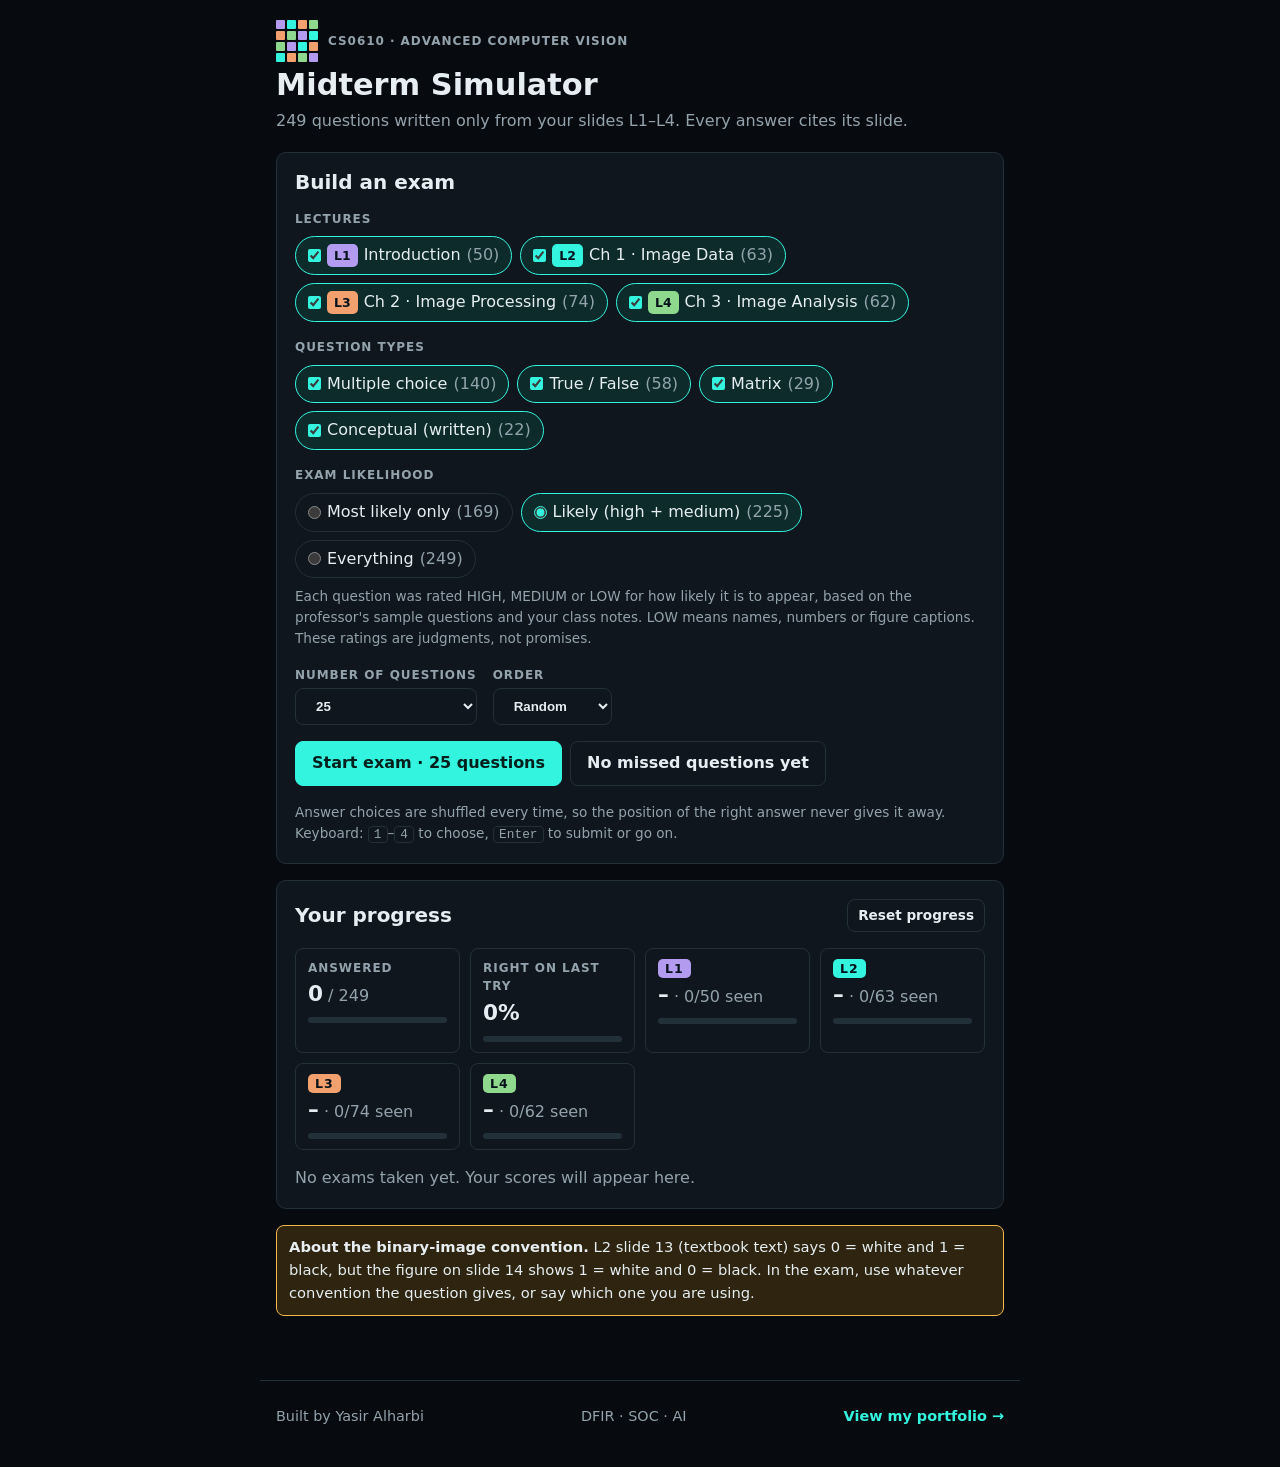
==== commit 5365232e: "Revise CS0610 practice bank after two external reviews Apply accuracy and citation fixes, replace ca" ====
--- a/cs0610-computer-vision-practice-2026.html
+++ b/cs0610-computer-vision-practice-2026.html
@@ -47,6 +47,8 @@
 .lec{font-weight:700;font-size:.78rem;border-radius:5px;padding:2px 7px;color:#06121a}
 .lec1{background:var(--l1)}.lec2{background:var(--l2)}.lec3{background:var(--l3)}.lec4{background:var(--l4)}
 .tag{font-size:.78rem;color:var(--muted);border:1px solid var(--line);border-radius:5px;padding:1px 7px}
+.tag.rate-H{color:var(--ok);border-color:var(--ok)}
+.tag.rate-L{color:var(--warn);border-color:var(--warn)}
 /* stats */
 .stats{display:grid;grid-template-columns:repeat(auto-fit,minmax(150px,1fr));gap:10px}
 .stat{border:1px solid var(--line);border-radius:8px;padding:10px 12px;min-width:0}
@@ -92,6 +94,11 @@
 .miss{border-top:1px solid var(--line);padding-top:10px}
 .foot{font-size:.85rem;color:var(--muted)}
 .confirm{display:flex;gap:8px;align-items:center;flex-wrap:wrap}
+input.cell{width:52px;height:32px;text-align:center;font-family:var(--f-mono);font-size:1rem;background:var(--bg);color:var(--ink);border:1.5px solid var(--accent);border-radius:4px;padding:0}
+input.cell.right{border-color:var(--ok);background:var(--ok-soft)}
+input.cell.wrong{border-color:var(--bad);background:var(--bad-soft)}
+.fix{display:block;font-size:.78rem;font-weight:700;color:var(--ok)}
+table.mx td.in{padding:3px}
 @media (prefers-reduced-motion: reduce){.progress span{transition:none}}
 @media (max-width:480px){h1{font-size:1.5rem}.panel{padding:14px}}
 </style>
@@ -117,22 +124,17 @@
 function mc(lec,topic,src,q,opts){add({lec,topic,src,q,type:topic==='Matrix'?'matrix':'mcq',opts:opts.map(([t,ok,why])=>({t,ok:!!ok,why}))})}
 function tf(lec,topic,src,q,ans,e){add({lec,topic,src,q,type:'tf',opts:[{t:'True',ok:ans===true,why:e},{t:'False',ok:ans===false,why:e}],fixed:true})}
 function wr(lec,topic,src,q,a){add({lec,topic,src,q,type:'written',answer:a})}
+function gr(lec,topic,src,q,out,blanks,work){add({lec,topic,src,q,type:'matrix',grid:out,blanks,work})}
+function low(){BANK[BANK.length-1].low=true}
 </script>
 <script>
 // L1 — Introduction (CS0610-L1.pdf). Slide numbers = PDF page numbers.
-const T1 = 'Intro';
 mc(1,'What is CV','Slides 14–15 (also Q1 of the professor\'s review sheet)',
 `Computer vision is a discipline that studies how to reconstruct, interpret and understand a 3D scene from its ________.`,[
-['2D images',1,'Correct. Slide 14: CV computes "properties of the 3D world from visual data", and that visual data is the 2D images a camera records.'],
-['3D images',0,'Wrong. The 3D scene is what we want to recover. The input is its images.'],
+['2D images',1,'Correct. This is the professor\'s own review question. In this reconstruction setting, the 3D scene is recovered from its 2D images (slide 14: "computing properties of the 3D world from visual data"). In general, slide 15 also lists other data forms, such as depth images and medical-scanner data.'],
+['3D images',0,'Wrong. In this question, the 3D scene is what we want to recover; its 2D images are the input.'],
 ['3d images',0,'Wrong. It\'s the same as "3D images", written in lowercase to catch careless readers.'],
 ['4d images',0,'Wrong. Nothing in the lecture mentions 4D images.']]);
-
-mc(1,'Course info','Slide 4',`The PRIMARY course textbook is:`,[
-['Reinhard Klette — Concise Computer Vision: An Introduction into Theory and Algorithms',1,'Correct. Slide 4 names Klette as the primary text.'],
-['Richard Szeliski — Computer Vision: Algorithms and Applications',0,'Wrong. Slide 4 lists Szeliski as the SECONDARY text.'],
-['Forsyth and Ponce',0,'Wrong. Forsyth & Ponce appear only as a figure credit (slides 60, 65). They are not a course text.'],
-['Hammond — The Camera Obscura, A Chronicle',0,'Wrong. It\'s only quoted on the camera obscura slide (61).']]);
 
 mc(1,'History','Slide 12',`In 1966, Marvin Minsky at MIT asked a student to "spend the summer linking a camera to a computer and getting the computer to describe what it saw." What does this story show?`,[
 ['The problem turned out to be much more difficult than expected',1,'Correct. Slide 12: "We now know that the problem is slightly more difficult than that."'],
@@ -140,12 +142,6 @@
 ['Connecting a camera to a computer is the hardest part of CV',0,'Wrong. Connecting the camera is the easy part (see slide 13, "Done?"). Understanding the image is the hard part.'],
 ['Computer vision started as a branch of computer graphics',0,'Wrong. The story says nothing about graphics.']]);
 
-mc(1,'History','Slide 12',`Which student did Marvin Minsky give the 1966 "summer vision" task to?`,[
-['Gerald Jay Sussman',1,'Correct. Slide 12.'],
-['Noah Snavely',0,'Wrong. Snavely co-developed Photo Tourism (slide 35).'],
-['Amnon Shashua',0,'Wrong. Shashua is credited on the Mobileye smart-cars slides (48–49).'],
-['Rick Szeliski',0,'Wrong. Szeliski is the secondary textbook author and co-developed Photo Tourism.']]);
-
 mc(1,'What is CV','Slide 13',`Slide 13 shows a camcorder plugged into a computer with the caption "Done?". What is the message?`,[
 ['Connecting a camera to a computer is not computer vision; the computer still has to understand the images',1,'Correct. This is the same lesson as the Minsky story on slide 12. Getting images into a computer is easy; understanding them is the hard part.'],
 ['Computer vision only needs a good camera',0,'Wrong. That is exactly the naive idea the slide questions.'],
@@ -153,7 +149,7 @@
 ['Computer vision is finished once images are stored',0,'Wrong. Storing images is not understanding them.']]);
 
 mc(1,'CV system','Slide 17',`Which of the following is NOT one of the components of a computer vision system shown on slide 17?`,[
-['Printer',1,'Correct. The components are Lighting, Scene, Camera, Computer, Scene Interpretation. There is no printer.'],
+['A graphics model',1,'Correct. The components are Lighting, Scene, Camera, Computer, Scene Interpretation. A graphics model belongs to the vision-vs-graphics slide (25), not to the system diagram.'],
 ['Lighting',0,'Wrong. Lighting is a component.'],
 ['Camera',0,'Wrong. Camera is a component.'],
 ['Scene interpretation',0,'Wrong. Scene interpretation is the final component.']]);
@@ -170,12 +166,6 @@
 ['A list of object names',0,'Wrong. Producing object names is the GOAL of CV, not its input.'],
 ['Only the edges of the train',0,'Wrong. The slide shows numbers, not an edge map.']]);
 
-mc(1,'Vision is hard','Slide 19',`According to slide 19, roughly how much of the Macaque monkey's brain does the visual cortex occupy?`,[
-['About 50%',1,'Correct. "Visual cortex occupies about 50% of Macaque brain."'],
-['About 10%',0,'Wrong. The slide says about 50%.'],
-['About 25%',0,'Wrong. The slide says about 50%.'],
-['About 90%',0,'Wrong. The slide says about 50%.']]);
-
 mc(1,'Vision & graphics','Slide 25',`Vision and graphics are called "inverse problems". Which statement is correct?`,[
 ['Vision goes Images → Model (analysis); graphics goes Model → Images (synthesis)',1,'Correct. Slide 25: "Inverse problems: analysis and synthesis."'],
 ['Vision goes Model → Images; graphics goes Images → Model',0,'Wrong. The directions are swapped.'],
@@ -224,18 +214,13 @@
 ['Smile detection',0,'Wrong. That is a camera feature (slide 39).'],
 ['Gait',0,'Wrong. Not mentioned in the lecture.']]);
 
-mc(1,'Applications','Slides 48–49',`According to the Mobileye slides, by 2010 vision systems were expected in about what share of car manufacturers?`,[
-['70%',1,'Correct. "By 2010: 70% of car manufacturers."'],
-['10%',0,'Wrong. The slide says 70%.'],
-['50%',0,'Wrong. 50% is the visual cortex figure from slide 19. The car figure is 70%.'],
-['100%',0,'Wrong. The slide says 70%.']]);
-
 mc(1,'Applications','Slides 45–46',`Which movie is the example of "Special effects: MOTION capture"?`,[
 ['Pirates of the Caribbean (Industrial Light and Magic)',1,'Correct. Slide 46.'],
 ['The Matrix',0,'Wrong. The Matrix is the SHAPE capture example (slide 45).'],
 ['Terminator 2',0,'Wrong. Terminator 2 is the "Vision Demo?" slide (29): "we\'re not quite there yet".'],
 ['The Wicked Twister',0,'Wrong. That is a ride label in the amusement-park image (slide 23).']]);
 
+low();
 mc(1,'Applications','Slide 50',`On slide 50, what does the Nintendo Wii have built in?`,[
 ['Camera-based IR tracking',1,'Correct. "Nintendo Wii has camera-based IR tracking built in."'],
 ['An iris scanner',0,'Wrong. Iris patterns are slide 42.'],
@@ -243,13 +228,13 @@
 ['A pinhole camera obscura',0,'Wrong. Not related.']]);
 
 mc(1,'Applications','Slide 51',`Which task is NOT listed for the JPL vision systems used in space (Mars rovers)?`,[
-['Smile detection',1,'Correct. JPL tasks: panorama stitching, 3D terrain modeling, obstacle detection, position tracking. Smile detection is a camera feature (slide 39).'],
+['Reading license plates (OCR)',1,'Correct. JPL tasks: panorama stitching, 3D terrain modeling, obstacle detection, position tracking. License-plate reading is the OCR application (slide 37).'],
 ['Panorama stitching',0,'Wrong. It is listed on slide 51.'],
 ['3D terrain modeling',0,'Wrong. It is listed on slide 51.'],
 ['Obstacle detection and position tracking',0,'Wrong. It is listed on slide 51.']]);
 
 mc(1,'Why vision','Slide 26',`Which of the following is NOT a reason given on slide 26 ("Why vision?")?`,[
-['To replace all cameras with human observers',1,'Correct. That is the opposite of a listed reason. The slide wants to relieve humans of boring tasks.'],
+['To make image files smaller',1,'Correct. Not listed on slide 26. The listed reasons: relieve humans of boring, easy tasks; enhance human abilities (HCI, visualization); perception for robotics / autonomous agents; organize and give access to visual content.'],
 ['Relieve humans of boring, easy tasks',0,'Wrong. Listed on slide 26.'],
 ['Perception for robotics / autonomous agents',0,'Wrong. Listed on slide 26.'],
 ['Organize and give access to visual content',0,'Wrong. Listed on slide 26.']]);
@@ -290,18 +275,7 @@
 ['Bright image',0,'Wrong. Slide 61 says it means dark room.'],
 ['Picture box',0,'Wrong. Slide 61 says it means dark room.']]);
 
-mc(1,'Camera obscura','Slide 61',`Who used an illustration of a solar eclipse (observed at Louvain, 1544) that is thought to be the first published illustration of a camera obscura?`,[
-['Reinerus Gemma-Frisius',1,'Correct. Slide 61. The book was De Radio Astronomica et Geometrica (1545).'],
-['Marvin Minsky',0,'Wrong. Minsky is the 1966 MIT story (slide 12).'],
-['A. Kitaoka',0,'Wrong. Kitaoka made the 2003 illusion image (slide 32).'],
-['Richard Szeliski',0,'Wrong. Szeliski is the secondary textbook author.']]);
-
-mc(1,'Course info','Slide 7',`What is the weight of the Midterm Exam in the grading scheme?`,[
-['30%',1,'Correct. Slide 7: Assignments 10%, Participation 10%, Project 10%, Midterm 30%, Final 40%.'],
-['40%',0,'Wrong. 40% is the Final Exam.'],
-['10%',0,'Wrong. 10% is each of assignments, participation and project.'],
-['50%',0,'Wrong. Not in the grading scheme.']]);
-
+low();
 mc(1,'Related fields','Slides 20, 24',`Which of the following does NOT appear among the fields related to computer vision on slides 20/24?`,[
 ['Thermodynamics',1,'Correct. It is not on either slide.'],
 ['Machine learning',0,'Wrong. It appears on both slides.'],
@@ -309,7 +283,7 @@
 ['Cognitive science',0,'Wrong. It appears on slide 24.']]);
 
 tf(1,'Applications','Slide 34',`Earth viewers (3D modeling), such as Microsoft's Virtual Earth and Google Earth, are shown in the lecture as a current computer vision application.`,true,
-`TRUE. Slide 34: "Earth viewers (3D modeling): Image from Microsoft's Virtual Earth (see also: Google Earth)". Note that your class notes have the professor's T/F item "Google Maps is an example of computer vision". The slides themselves only mention Google Earth / Virtual Earth, so go with what the professor said in class for that exact wording.`);
+`TRUE. Slide 34: "Earth viewers (3D modeling): Image from Microsoft's Virtual Earth (see also: Google Earth)". Note: your class notes contain the T/F item "Google Maps is an example of computer vision". The slides do not settle that exact wording; the closest example they give is Google Earth / Virtual Earth 3D modeling.`);
 tf(1,'What is CV','Slide 15',`In computer vision, image data can only be a single 2D colour photograph.`,false,
 `FALSE. Slide 15: image data "can take many forms, such as a video sequence, depth images, views from multiple cameras, or multi-dimensional data from a medical scanner".`);
 tf(1,'Related fields','Slide 20',`Computer vision is a single-discipline field that belongs only to computer science.`,false,
@@ -322,22 +296,19 @@
 `FALSE. Slide 58 asks "Do we get a reasonable image?". The figure shows rays from every object point reaching every film point. Slide 59 then adds a barrier to block most rays and reduce blurring.`);
 tf(1,'Perspective','Slide 65',`Under perspective projection, far-away objects appear larger in the image.`,false,
 `FALSE. Slide 65: "Far away objects appear smaller".`);
-tf(1,'Perspective','Slide 67',`Under perspective projection, parallel lines in the scene intersect in the image and converge on the horizon line.`,true,
+tf(1,'Perspective','Slide 67',`In the perspective scene illustrated on slide 67, parallel lines in the scene intersect in the image and converge on the horizon line.`,true,
 `TRUE. Slide 67.`);
 tf(1,'Image formation','Slide 57',`Surface reflectance properties and the direction of light reaching the sensor are OPTICAL parameters of image formation.`,false,
 `FALSE. They are PHOTOMETRIC parameters (slide 57). Optical = lens type, focal length, field of view, aperture.`);
 tf(1,'Human vs computer','Slide 31',`According to the lecture, humans are much better at "hard" vision tasks, while computers can be better at "easy" ones.`,true,
 `TRUE. Slide 31.`);
-tf(1,'Vision is hard','Slide 19',`More of the human brain is devoted to vision than to anything else.`,true,
-`TRUE. Slide 19: "More human brain devoted to vision than anything else".`);
 tf(1,'Applications','Slide 38',`Many new digital cameras (e.g. Canon, Sony, Fuji) can detect faces.`,true,
 `TRUE. Slide 38. Slide 39 adds smile detection (Sony Cyber-shot T70).`);
 tf(1,'Applications','Slide 43',`Logging in without a password is possible with fingerprint scanners and face-recognition systems.`,true,
 `TRUE. Slide 43: "Login without a password…": fingerprint scanners on laptops and face recognition systems.`);
 tf(1,'State of the art','Slide 29',`The "Vision Demo?" slide (Terminator 2) says computer vision has fully reached the level shown in the movie.`,false,
 `FALSE. Slide 29: "we're not quite there yet…".`);
-tf(1,'Camera obscura','Slide 62',`The camera obscura was a public attraction in the late 19th century (e.g. at the Jetty at Margate, England, 1898).`,true,
-`TRUE. Slide 62.`);
+low();
 tf(1,'What is CV','Slide 14',`"Computer Vision aims at using cameras for analyzing or understanding scenes in the real world."`,true,
 `TRUE. This is a direct quote from slide 14.`);
 
@@ -345,7 +316,7 @@
 `<p><b>Definition:</b> Computer vision is the science and technology of machines that see. It is concerned with the theory for building artificial systems that obtain information from images (slide 15). It is the automatic understanding of images and video (slide 14), and it tries to do what a human brain does with the retinal data, i.e. understand the scene based on image data (L3 slide 4).</p>
 <p><b>Two goals (slide 14):</b></p><ul><li><b>Measurement:</b> computing properties of the 3D world from visual data (e.g. "How far is the building?", slide 16).</li><li><b>Perception and interpretation:</b> algorithms and representations that let a machine recognize objects, people, scenes and activities (e.g. "What kind of scene? Where are the cars?").</li></ul>
 <p>The image data can be a video sequence, depth images, views from multiple cameras, or multi-dimensional medical scanner data (slide 15).</p>`);
-wr(1,'CV vs IP','L3 slides 9–10; L1 slide 20',`What is the difference between computer vision and image processing? (Your notes say the professor asked this.)`,
+wr(1,'CV vs IP','L3 slides 4, 9–10; L1 slide 20',`What is the difference between computer vision and image processing? (Your notes say the professor asked this.)`,
 `<p><b>Image processing system</b> (L3 slide 9): input is an image, <b>output is an image</b>. Examples: a blurred car photo becomes a sharper photo where the plate "127-RFS" is readable; a dark zebra photo becomes a brighter, enhanced photo.</p>
 <p><b>Computer vision system</b> (L3 slide 10): input is an image, <b>output is understanding</b>: labels and decisions such as "boy, dog, woman", "SMILE: 62% / 93%", "Strong accident, possibility of death 85%".</p>
 <p>In the Venn diagram on L1 slide 20, image processing overlaps with computer vision and machine vision, but they are not the same field. CV aims at understanding the scene (L3 slide 4).</p>`);
@@ -355,9 +326,33 @@
 `<ul><li><b>Geometric:</b> type of projection, camera pose.</li><li><b>Optical:</b> sensor's lens type, focal length, field of view, aperture.</li><li><b>Photometric:</b> type, direction and intensity of light reaching the sensor; surfaces' reflectance properties.</li></ul>`);
 wr(1,'Vision is hard','Slides 12, 13, 18, 19',`Why is vision "really hard"? Use the examples from the lecture.`,
 `<ul><li>The computer only sees a grid of numbers, while we see a scene, e.g. the crashed train (slide 18).</li><li>In nature, vision is a huge feat of intelligence: the visual cortex is about 50% of the Macaque brain, and more of the human brain is devoted to vision than to anything else (slide 19).</li><li>Recognition can be ambiguous even for humans: "Is that a queen or a bishop?" (slide 19).</li><li>History: Minsky's 1966 one-summer project. "The problem is slightly more difficult than that" (slide 12). Linking a camera to a computer is not "Done" (slide 13).</li></ul>`);
-wr(1,'Perspective','Slides 59–67',`Describe the pinhole camera idea and two perspective effects.`,
+wr(1,'Perspective','Slides 58–60, 65, 67',`Describe the pinhole camera idea and two perspective effects.`,
 `<p>Film directly in front of an object gives no reasonable image (slide 58). Adding a barrier blocks most rays and reduces blurring. The opening is the <b>aperture</b> (slide 59). If the pinhole is a point, only one ray from each scene point enters, which gives <b>perspective projection</b> (slide 60).</p>
 <p><b>Perspective effects:</b> (1) far-away objects appear smaller (slide 65); (2) parallel lines in the scene intersect in the image and converge on the horizon line (slide 67).</p>`);
+
+mc(1,'What is CV','Slide 14',`Slide 14 names two goals of computer vision. Which pair is it?`,[
+['Measurement (computing properties of the 3D world) and perception/interpretation (recognizing objects, people, scenes, activities)',1,'Correct. Slide 14.'],
+['Image enhancement and image compression',0,'Wrong. Enhancement (image in, image out) is image processing (L3 slide 9). Compression is not discussed.'],
+['Image formation and image printing',0,'Wrong. Image formation is how the camera creates the image (slides 56–67). It is not a CV goal on slide 14.'],
+['Graphics synthesis and animation',0,'Wrong. Graphics goes Model → Images, the inverse of vision (slide 25).']]);
+mc(1,'Vision is hard','Slide 19',`Which argument does slide 19 use to show that "vision is really hard"?`,[
+['Vision is an amazing feat of natural intelligence: a large part of the brain is devoted to it, and even humans can find recognition ambiguous',1,'Correct. Slide 19: the visual cortex is about 50% of the Macaque brain, more of the human brain is devoted to vision than to anything else, and "Is that a queen or a bishop?".'],
+['Cameras are too expensive to buy',0,'Wrong. Not an argument on slide 19.'],
+['Images cannot be stored in a computer',0,'Wrong. Slide 18 shows the image stored as a grid of numbers.'],
+['Vision only needs a better lens',0,'Wrong. Not an argument on slide 19.']]);
+mc(1,'Applications','Slides 38, 41',`Slide 38 is "Face detection" (cameras put boxes on faces). Slide 41 is "Face recognition: Who is she?". What is the difference in the OUTPUT?`,[
+['Detection finds WHERE faces are; recognition says WHO the person is',1,'Correct. Slide 38: cameras detect faces in the picture. Slide 41 asks "Who is she?", which is identifying the person.'],
+['They produce the same output',0,'Wrong. The slides ask different questions: where the faces are vs who the person is.'],
+['Detection says who the person is; recognition only draws boxes',0,'Wrong. Reversed.'],
+['Detection works only on smiles',0,'Wrong. Smile detection is a separate camera feature (slide 39).']]);
+mc(1,'Pinhole camera','Slide 59',`In the pinhole figure on slide 59, the ray from the TOP of the tree passes through the opening and reaches the film near its BOTTOM. What does this tell you about the image on the film?`,[
+['It is upside down (inverted)',1,'Correct. Rays cross at the small opening, so the top of the object lands at the bottom of the film. This answers the slide\'s question "How does this transform the image?".'],
+['It is the same way up as the object',0,'Wrong. The figure shows the top ray landing at the bottom of the film.'],
+['It is completely blurred',0,'Wrong. The barrier REDUCES blurring (slide 59). Blur happens without the barrier (slide 58).'],
+['It is larger than the object in every case',0,'Wrong. The figure does not show this, and far objects appear smaller (slide 65).']]);
+
+tf(1,'Pinhole camera','Slides 59–60',`In a pinhole camera, the image formed on the image plane behind the pinhole has the same upright orientation as the object.`,false,
+`FALSE. In the slide 59 figure the rays cross at the opening: the ray from the top of the tree reaches the bottom of the film, so the image behind the pinhole is upside down. Slide 60 also draws a "virtual image" in front of the pinhole; that is a different drawing aid, not the image on the film.`);
 
 // L2 — Chapter 1: Image Data (CS0610-L2.pdf). Slide numbers = PDF page numbers.
 mc(2,'Spatial domain','Slide 5',`A (digital) image is defined by ________ continuous (analog) data in a spatial domain.`,[
@@ -405,11 +400,6 @@
 ['256',0,'Wrong. 256 is the NUMBER of grey levels (0…255). Gmax is 255.'],
 ['8',0,'Wrong. 8 is the number of bits.'],
 ['65,535',0,'Wrong. That is Gmax for a = 16.']]);
-mc(2,'Image values','Slide 13',`According to slide 13, what bit depth recently became the new technological standard for grey-level images?`,[
-['a = 16',1,'Correct. "For many years, it was common to use a = 8; recently a = 16 became the new technological standard."'],
-['a = 8',0,'Wrong. a = 8 was the OLD common choice.'],
-['a = 1',0,'Wrong. a = 1 gives a binary image.'],
-['a = 24',0,'Wrong. 24 bits is a full RGB pixel (slide 46).']]);
 mc(2,'Image values','Slide 16',`An RGB colour image is an example of a:`,[
 ['Vector-valued image (more than one channel/band)',1,'Correct. Slide 16: RGB images have three channels, and each channel is a grey-level image.'],
 ['Scalar image',0,'Wrong. A scalar image has ONE value per pixel.'],
@@ -467,7 +457,7 @@
 ['Only the inverted image has a spectrum',0,'Wrong. All three images have spectra in the figure.']]);
 mc(2,'Frequency domain','Slide 35',`In Fig. 1.21 a diagonal wave pattern is nearly removed from an image. How?`,[
 ['A simple mask in the frequency domain blocks the values along a diagonal; then the inverse DFT gives the filtered image',1,'Correct. Fig. 1.21, bottom right.'],
-['By histogram equalization',0,'Wrong. Equalization does not change the spectrum significantly (Fig. 1.19).'],
+['By histogram equalization',0,'Wrong. Fig. 1.21 removes the pattern by masking values in the frequency domain and applying the inverse DFT. Histogram equalization is not the operation shown.'],
 ['By converting the image to HSI',0,'Wrong. Not shown.'],
 ['By increasing the number of bits per pixel',0,'Wrong. Not related.']]);
 mc(2,'Colour','Slide 38',`Fig. 6.2 shows the electromagnetic spectrum. Which ordering is from SHORT to LONG wavelength?`,[
@@ -480,21 +470,12 @@
 ['About 0.001 to 1 nm',0,'Wrong. That range is gamma/X-rays.'],
 ['About 1000 to 1500 nm',0,'Wrong. That is infrared.'],
 ['About 1 ft to 100 ft',0,'Wrong. That is TV/radio.']]);
-mc(2,'Colour','Slide 39',`How are the cones of the human eye split among the three sensing categories?`,[
+mc(2,'Colour','Slide 39',`According to the lecture, how are the cones of the human eye split among the three sensing categories?`,[
 ['65% red, 33% green, 2% blue',1,'Correct. Slide 39. The 2% blue cones are "the most sensitive".'],
 ['33% red, 33% green, 33% blue',0,'Wrong. The slide gives 65/33/2.'],
 ['2% red, 33% green, 65% blue',0,'Wrong. Red and blue are swapped.'],
 ['50% red, 50% green, 0% blue',0,'Wrong. The slide gives 65/33/2.']]);
-mc(2,'Colour','Slide 39',`About how many cones are in the human eye?`,[
-['6 to 7 million',1,'Correct. Slide 39.'],
-['About 16.7 million',0,'Wrong. 16,777,216 is the number of 24-bit RGB colours (slide 46).'],
-['About 216',0,'Wrong. 216 is the number of safe RGB colours (slide 48).'],
-['About 50 thousand',0,'Wrong. The slide says 6 to 7 million.']]);
-mc(2,'Colour','Slide 40',`In Fig. 6.3 (absorption of light by the cones), the absorption peaks are at about:`,[
-['Blue 445 nm, green 535 nm, red 575 nm',1,'Correct. Fig. 6.3 labels the peaks at 445, 535 and 575 nm.'],
-['Blue 575 nm, green 535 nm, red 445 nm',0,'Wrong. Blue and red are swapped.'],
-['Blue 400 nm, green 500 nm, red 700 nm',0,'Wrong. Those are axis ticks, not the peaks.'],
-['All three at 535 nm',0,'Wrong. The peaks are at different wavelengths.']]);
+low();
 mc(2,'Colour','Slide 43',`Which term means "the relative purity, or the amount of white light mixed with its hue"?`,[
 ['Saturation',1,'Correct. Slide 43.'],
 ['Hue',0,'Wrong. Hue is the dominant wavelength, i.e. the dominant colour as perceived.'],
@@ -520,6 +501,7 @@
 ['256',0,'Wrong. 256 is the 256-colour system that contains the safe grays (Fig. 6.10b).'],
 ['16,777,216',0,'Wrong. That is all 24-bit colours.'],
 ['6',0,'Wrong. 6 is the number of valid values per component (00, 33, 66, 99, CC, FF in Table 6.1).']]);
+low();
 mc(2,'Colour','Slide 50',`Why is a fourth colour, black (K), added to CMY to give CMYK?`,[
 ['Combining cyan, magenta and yellow in printing produces a muddy-looking black, so true black needs its own ink',1,'Correct. Slide 50.'],
 ['Because monitors cannot show black',0,'Wrong. CMYK is for printing, not monitors.'],
@@ -534,7 +516,7 @@
 tf(2,'Image values','Slide 13',`In a grey-level image, 0 = black and Gmax = white; all other grey levels lie in between.`,true,
 `TRUE. Slide 13: "0 = black and 2^a − 1 = white; all other grey levels are linearly interpolated between black and white."`);
 tf(2,'Image values','Slides 13–14',`According to the textbook text, a binary image traditionally uses 0 = white and 1 = black (black objects on a white background).`,true,
-`TRUE. Slide 13 says exactly this. ⚠ Watch out: the figure on slide 14 ("Pixel Values in a Binary Image") labels the white cells 1 and the black cells 0, which is the opposite. In an exam, quote the textbook definition from slide 13.`);
+`TRUE. Slide 13 says exactly this. ⚠ Watch out: the figure on slide 14 ("Pixel Values in a Binary Image") labels the white cells 1 and the black cells 0, which is the opposite. If a question gives its own encoding or figure, use that; otherwise say which convention you are using.`);
 tf(2,'Image values','Slide 16',`Each channel of an RGB image is just a grey-level image.`,true,
 `TRUE. Slide 16: "each channel is just a grey-level image". Fig. 1.4 (slide 19) shows the Red, Green and Blue channels of Fountain as grey images.`);
 tf(2,'Image values','Slide 19',`In Fig. 1.4 (Fountain), red objects are shown with high intensity in the red channel and low intensity in the green and blue channels.`,true,
@@ -543,48 +525,46 @@
 `FALSE. Slide 20: σ is the ROOT of the variance ("Its root σ is the standard deviation").`);
 tf(2,'Statistics','Slide 22',`Histograms can only be computed for scalar images, never for one channel of a colour image.`,false,
 `FALSE. Slide 22: histograms are used "for representing value frequencies of a scalar image, or of one channel or band of a vector-valued image".`);
-tf(2,'Statistics','Slide 26',`The distances d1 and d2 between two functions are metrics: d(f,g) = 0 iff f = g, d(f,g) = d(g,f), and the triangle inequality holds.`,true,
-`TRUE. Slide 26 lists these three axioms of a metric.`);
 tf(2,'Step-edges','Slide 27',`An ideal step-edge is a slow, gradual change of intensity.`,false,
 `FALSE. In Fig. 1.11 the ideal step-edge is an ABRUPT jump. The other profiles are linear edge, smooth edge, noisy edge, thin line, and a discontinuity in a shaded region.`);
-tf(2,'Step-edges','Slide 28',`Edges (visual silhouettes) have been used for thousands of years to show "essential information", e.g. in ancient cave drawings.`,true,
-`TRUE. Fig. 1.10 caption (slide 28): Taroko drawings, shadow silhouettes on building Q1, OldStreet.`);
 tf(2,'Frequency domain','Slide 31',`Low frequencies represent long wavelengths and thus homogeneous additive contributions to the input image.`,true,
 `TRUE. Slide 31.`);
 tf(2,'Frequency domain','Slide 30',`The inverse 2D DFT transforms a Fourier transform back into the spatial domain.`,true,
 `TRUE. Slide 30 (1.2.2).`);
 tf(2,'Colour','Slide 39',`The blue cones are the fewest (about 2%) but the most sensitive.`,true,
 `TRUE. Slide 39: "2%: blue (blue cones are the most sensitive)".`);
+low();
 tf(2,'Colour','Slide 50',`In practice, mixing equal amounts of cyan, magenta and yellow pigment gives a perfect, pure black.`,false,
 `FALSE. Slide 50: in theory they should produce black, but "in practice, combining these colors for printing produces a muddy-looking black". That is why K is added (CMYK).`);
 tf(2,'Colour','Slide 41',`In "mixtures of light" (additive primaries) the centre of the Venn diagram is white; in "mixtures of pigments" (subtractive primaries) it is black.`,true,
 `TRUE. Fig. 6.4 (slide 41).`);
 tf(2,'Colour','Slide 48',`Safe RGB colours are reproduced faithfully, reasonably independently of viewer hardware capabilities.`,true,
 `TRUE. Slide 48.`);
-tf(2,'Colour','Slide 44',`In the tristimulus notation, red, green and blue are denoted X, Y and Z, and a colour is defined by its trichromatic coefficients.`,true,
+low();
+tf(2,'Colour','Slide 44',`According to slide 44, in the tristimulus notation red, green and blue are denoted X, Y and Z, and a colour is defined by its trichromatic coefficients.`,true,
 `TRUE. Slide 44.`);
 
-mc(2,'Matrix','Slides 9, 13, 22',`<p>A 3-bit grey-level image (values 0…7):</p>${mx([[0,1,1,2],[1,2,2,7],[2,2,3,7],[1,2,3,7]])}<p>How many pixels have the value 2 (the histogram count for u = 2)?</p>`,[
+mc(2,'Matrix','Constructed practice example; method from Slides 9, 13, 22',`<p>A 3-bit grey-level image (values 0…7):</p>${mx([[0,1,1,2],[1,2,2,7],[2,2,3,7],[1,2,3,7]])}<p>How many pixels have the value 2 (the histogram count for u = 2)?</p>`,[
 ['6',1,'Correct. Count the 2s row by row: 1 + 2 + 2 + 1 = 6. Full histogram: u=0:1, u=1:4, u=2:6, u=3:2, u=4:0, u=5:0, u=6:0, u=7:3 (total 16).'],
 ['4',0,'Wrong. 4 is the count of the value 1.'],
 ['3',0,'Wrong. 3 is the count of the value 7.'],
 ['5',0,'Wrong. Recount: row1 has one 2, row2 two, row3 two, row4 one = 6.']]);
-mc(2,'Matrix','Slides 9, 13',`<p>The same 3-bit image:</p>${mx([[0,1,1,2],[1,2,2,7],[2,2,3,7],[1,2,3,7]])}<p>What is Gmax, and how many bits are needed to store the image (b = M × N × k)?</p>`,[
+mc(2,'Matrix','Constructed practice example; method from Slides 9, 13',`<p>The same 3-bit image:</p>${mx([[0,1,1,2],[1,2,2,7],[2,2,3,7],[1,2,3,7]])}<p>What is Gmax, and how many bits are needed to store the image (b = M × N × k)?</p>`,[
 ['Gmax = 7; b = 48 bits',1,'Correct. Gmax = 2³ − 1 = 7 (slide 13). b = 4 × 4 × 3 = 48 (slide 9).'],
 ['Gmax = 8; b = 48 bits',0,'Wrong. Gmax = 2^a − 1 = 7, not 8.'],
 ['Gmax = 7; b = 16 bits',0,'Wrong. 16 is only the number of pixels. Multiply by k = 3.'],
 ['Gmax = 255; b = 128 bits',0,'Wrong. That would be an 8-bit image.']]);
-mc(2,'Matrix','Slide 22',`<p>The same 3-bit image:</p>${mx([[0,1,1,2],[1,2,2,7],[2,2,3,7],[1,2,3,7]])}<p>Which value is the most frequent (the highest histogram bar)?</p>`,[
+mc(2,'Matrix','Constructed practice example; method from Slide 22',`<p>The same 3-bit image:</p>${mx([[0,1,1,2],[1,2,2,7],[2,2,3,7],[1,2,3,7]])}<p>Which value is the most frequent (the highest histogram bar)?</p>`,[
 ['2',1,'Correct. The value 2 appears 6 times, more than any other value.'],
 ['7',0,'Wrong. 7 appears 3 times.'],
 ['1',0,'Wrong. 1 appears 4 times.'],
 ['0',0,'Wrong. 0 appears once.']]);
-mc(2,'Matrix','Slide 50',`<p>Using C = 1 − R, M = 1 − G, Y = 1 − B (values normalized to [0,1]), what is the CMY of the pure red pixel (R,G,B) = (1, 0, 0)?</p>`,[
+mc(2,'Matrix','Constructed practice example; method from Slide 50',`<p>Using C = 1 − R, M = 1 − G, Y = 1 − B (values normalized to [0,1]), what is the CMY of the pure red pixel (R,G,B) = (1, 0, 0)?</p>`,[
 ['(C, M, Y) = (0, 1, 1)',1,'Correct. C = 1−1 = 0, M = 1−0 = 1, Y = 1−0 = 1 (slide 50).'],
 ['(1, 0, 0)',0,'Wrong. That just copies RGB.'],
 ['(0, 0, 0)',0,'Wrong. (0,0,0) in CMY is white, i.e. RGB (1,1,1).'],
 ['(1, 1, 1)',0,'Wrong. (1,1,1) in CMY is black, i.e. RGB (0,0,0).']]);
-mc(2,'Matrix','Slides 45, 50, 57',`<p>A pixel has RGB = (1, 1, 0) (normalized). Using the RGB cube (Fig. 1.30), CMY = 1 − RGB, and I = (R+G+B)/3, which row is correct?</p>`,[
+mc(2,'Matrix','Constructed practice example; method from Slides 45, 50, 57',`<p>A pixel has RGB = (1, 1, 0) (normalized). Using the RGB cube (Fig. 1.30), CMY = 1 − RGB, and I = (R+G+B)/3, which row is correct?</p>`,[
 ['Colour: yellow; CMY = (0, 0, 1); I = 2/3',1,'Correct. In the RGB cube, Red + Green at maximum is the Yellow corner (Fig. 1.30). CMY = (1−1, 1−1, 1−0) = (0,0,1). I = (1+1+0)/3 = 2/3.'],
 ['Colour: cyan; CMY = (1, 0, 0); I = 2/3',0,'Wrong. Cyan is G + B, i.e. RGB (0,1,1).'],
 ['Colour: yellow; CMY = (1, 1, 0); I = 1',0,'Wrong. This copies RGB instead of 1 − RGB, and the intensity is 2/3, not 1.'],
@@ -596,15 +576,49 @@
 ['Grey and yellow',0,'Wrong. Yellow is (Gmax,Gmax,0).']]);
 
 wr(2,'Image types','Slides 13, 16',`Explain the difference between a scalar (grey-level) image, a binary image and a vector-valued (RGB) image.`,
-`<ul><li><b>Scalar image:</b> one integer value u ∈ {0,…,2^a−1} per pixel, identified with grey levels: 0 = black, Gmax = 2^a − 1 = white (slide 13).</li><li><b>Binary image:</b> only two values per pixel, traditionally 0 = white and 1 = black, meaning black objects on a white background (slide 13).</li><li><b>Vector-valued image:</b> more than one channel/band; each pixel value is a vector of length N<sub>channels</sub>. RGB has 3 channels, and each channel is a grey-level image (slide 16).</li></ul>`);
+`<ul><li><b>Scalar image:</b> one integer value u ∈ {0,…,2^a−1} per pixel, identified with grey levels: 0 = black, Gmax = 2^a − 1 = white (slide 13).</li><li><b>Binary image:</b> only two values per pixel. The textbook text says 0 = white and 1 = black, meaning black objects on a white background (slide 13); the figure on slide 14 shows the opposite coding (white = 1, black = 0), so use whatever convention a question states.</li><li><b>Vector-valued image:</b> more than one channel/band; each pixel value is a vector of length N<sub>channels</sub>. RGB has 3 channels, and each channel is a grey-level image (slide 16).</li></ul>`);
 wr(2,'Frequency domain','Slides 30–31',`Explain the spatial domain vs the frequency domain. What do low and high frequencies represent?`,
 `<p>The 2D DFT maps an image from the <b>spatial domain</b> (pixel values at locations) into the <b>frequency domain</b> (complex values in the uv plane). The inverse DFT maps it back (slide 30).</p><p><b>Low frequencies</b> (u, v close to 0): long wavelengths, i.e. homogeneous additive contributions. <b>High frequencies</b> (far from 0): short wavelengths, i.e. local discontinuities such as edges or intensity outliers (slide 31).</p>`);
 wr(2,'Colour','Slide 43',`Define brightness, hue and saturation.`,
 `<ul><li><b>Brightness:</b> the achromatic notion of intensity.</li><li><b>Hue:</b> the dominant wavelength in a mixture of light waves; it represents the dominant colour as perceived by an observer.</li><li><b>Saturation:</b> relative purity, or the amount of white light mixed with its hue.</li></ul><p>(Slide 43; the same definitions are repeated on slide 52 for the HSI model.)</p>`);
-wr(2,'Colour','Slides 41, 47, 50',`Compare the RGB and CMY/CMYK colour models.`,
+wr(2,'Colour','Slides 41, 45, 47, 50',`Compare the RGB and CMY/CMYK colour models.`,
 `<ul><li><b>RGB:</b> additive primaries (mixtures of light); all three together give white (Fig. 6.4). An RGB image is shown on a colour monitor by feeding the Red, Green and Blue planes into it (Fig. 6.9). The model is a cube with black at the origin and white at the opposite corner (Fig. 1.30).</li><li><b>CMY:</b> subtractive primaries (pigments): C = 1 − R, M = 1 − G, Y = 1 − B. Equal amounts should produce black, but in printing they give a muddy-looking black.</li><li><b>CMYK:</b> adds black (K) as a fourth colour to produce true black, the predominant colour in printing (slide 50).</li></ul>`);
 wr(2,'Step-edges','Slide 27',`Name the edge types illustrated in the step-edge model (Fig. 1.11).`,
 `<p>From top to bottom: ideal step-edges, linear edge, smooth edge, noisy edge, thin line, and a discontinuity in a shaded region (Fig. 1.11 caption).</p>`);
+
+mc(2,'Image values','Slides 9, 13',`Slide 13 says a = 16 bits recently became the new standard for grey-level images. What is Gmax for a = 16?`,[
+['65,535',1,'Correct. Gmax = 2^a − 1 = 2^16 − 1 = 65,535 (slide 13).'],
+['65,536',0,'Wrong. 65,536 = 2^16 is the NUMBER of grey levels (0 … 65,535). Gmax is one less.'],
+['255',0,'Wrong. 255 is Gmax for a = 8.'],
+['16',0,'Wrong. 16 is the number of bits, not the maximum value.']]);
+mc(2,'Colour','Slide 40',`In Fig. 6.3 (absorption of light by the cones as a function of wavelength), which cone type has its peak at the SHORTEST wavelength?`,[
+['Blue',1,'Correct. In Fig. 6.3 the blue curve peaks furthest left (shortest wavelength), then green, then red.'],
+['Green',0,'Wrong. The green curve peaks in the middle of the three.'],
+['Red',0,'Wrong. The red curve peaks at the longest wavelength of the three.'],
+['All three peak at the same wavelength',0,'Wrong. The figure shows three separate peaks.']]);
+mc(2,'Matrix','Constructed practice example; method from Slide 26 (distance d1)',`<p>Two functions on the domain 1, 2, 3 (T = 3): f = (2, 4, 6) and g = (1, 4, 8). Using d1(f, g) = (1/T) · Σ |f(x) − g(x)| from slide 26, what is d1?</p>`,[
+['1',1,'Correct. |2−1| + |4−4| + |6−8| = 1 + 0 + 2 = 3, and 3 / T = 3 / 3 = 1.'],
+['3',0,'Wrong. 3 is the sum. You still need to divide by T = 3.'],
+['−1',0,'Wrong. d1 uses ABSOLUTE differences, so it cannot be negative.'],
+['0',0,'Wrong. d1 = 0 only if f = g, and here f ≠ g.']]);
+mc(2,'Matrix','Constructed practice example; method from Slide 20 (mean, variance, σ)',`<p>A tiny 2 × 2 grey image:</p>${mx([[0,2],[2,4]],'Image')}<p>Using slide 20 (divide by the number of pixels |Ω|), what are the mean, the variance and the standard deviation?</p>`,[
+['Mean = 2; variance = 2; σ = √2 ≈ 1.41',1,'Correct. Mean = (0+2+2+4)/4 = 2. Squared differences: (0−2)² + (2−2)² + (2−2)² + (4−2)² = 4 + 0 + 0 + 4 = 8; variance = 8/4 = 2; σ = √2 (the root of the variance).'],
+['Mean = 2; variance = 8; σ = √8',0,'Wrong. 8 is the SUM of squared differences. Divide by |Ω| = 4.'],
+['Mean = 2; variance = 2; σ = 4',0,'Wrong. σ is the square ROOT of the variance, not its square.'],
+['Mean = 8; variance = 2; σ = √2',0,'Wrong. 8 is the sum of the pixel values. Divide by 4 for the mean.']]);
+mc(2,'Matrix','Constructed practice example; method from Slides 56–57 (HSI saturation and intensity)',`<p>A pixel has normalized RGB = (0.6, 0.3, 0.3). Using I = (R+G+B)/3 and S = 1 − 3·min(R,G,B)/(R+G+B) from slides 56–57, what are I and S?</p>`,[
+['I = 0.4; S = 0.25',1,'Correct. R+G+B = 1.2, so I = 1.2/3 = 0.4. min = 0.3, so S = 1 − 3·0.3/1.2 = 1 − 0.75 = 0.25.'],
+['I = 1.2; S = 0.25',0,'Wrong. 1.2 is the sum. Divide by 3 for I.'],
+['I = 0.4; S = 0.75',0,'Wrong. 0.75 is 3·min/(R+G+B). S is 1 minus that.'],
+['I = 0.4; S = 0',0,'Wrong. S = 0 only when R = G = B (a grey with no colour).']]);
+mc(2,'Statistics','Slides 22, 24–25',`Why can a histogram NOT tell you where the bright and dark pixels are along an image row, while an intensity profile can?`,[
+['A histogram only counts how often each value occurs and ignores positions; a profile plots the values along a 1D cut in their order',1,'Correct. Slide 22: a histogram represents tabulated frequencies. Slide 25: an intensity profile is a 1D cut through the data (Fig. 1.8).'],
+['A histogram is only defined for colour images',0,'Wrong. Slide 22: histograms are used for scalar images or one channel of a vector-valued image.'],
+['A profile ignores positions; a histogram keeps them',0,'Wrong. Reversed.'],
+['Both keep positions; they are the same thing',0,'Wrong. They are different representations.']]);
+
+tf(2,'Statistics','Slide 22',`<p>Two images:</p><div class="mxrow">${mx([[0,0],[1,1]],'A')}${mx([[0,1],[0,1]],'B')}</div><p>"Because A and B have the same histogram, their pixels must have the same spatial arrangement."</p>`,false,
+`FALSE. Both images contain two 0s and two 1s, so their histograms are identical. A histogram only records value frequencies (slide 22), not where the values are, so it cannot tell these two arrangements apart.`);
 
 // L3 — Chapter 2: Image Processing (CS0610-L3.pdf). Slide numbers = PDF page numbers.
 mc(3,'CV vs IP','Slide 4',`On slide 4, computer vision is described as a field of computer science that tries to:`,[
@@ -619,9 +633,9 @@
 ['Both output only numbers describing the camera',0,'Wrong. Not on the slides.']]);
 mc(3,'Research','Slide 8',`Which of the following is listed on slide 8 as a computer vision research direction?`,[
 ['Content-based image retrieval',1,'Correct. Also listed: object detection/recognition, feature extraction, scene classification, segmentation, identity verification, pedestrian detection, 3D reconstruction, video understanding, motion analysis, vehicle tracking, deep learning/CNN.'],
-['Database normalization',0,'Wrong. Not on slide 8.'],
-['Compiler design',0,'Wrong. Not on slide 8.'],
-['Network routing',0,'Wrong. Not on slide 8.']]);
+['Building a camera obscura',0,'Wrong. The camera obscura is image-formation history (L1 slide 61), not a research direction on slide 8.'],
+['Designing safe Web colours',0,'Wrong. Safe RGB colours are an L2 colour topic (slide 48), not a research direction on slide 8.'],
+['Choosing the course grading scheme',0,'Wrong. Grading is course administration (L1 slide 7).']]);
 mc(3,'Noise','Slide 12',`On slide 12, "noise" in the sense used for outdoor driver-assistance images means:`,[
 ['Unwanted data, e.g. lighting difficulties, motion blur, or sudden changes in scenes',1,'Correct. Slide 12: "An unwanted data is called noise."'],
 ['Only random salt-and-pepper pixels',0,'Wrong. The slide uses noise in the broader sense of "unwanted data".'],
@@ -632,21 +646,22 @@
 ['Transforming the image to be "as taken at uniform illumination"',0,'Wrong. That is the remedy for the lighting case.'],
 ['Converting the image to CMYK',0,'Wrong. Not mentioned.'],
 ['Increasing the bit depth to 16',0,'Wrong. Not mentioned.']]);
-mc(3,'Point operators','Slide 13',`Histogram equalization transforms a scalar image so that:`,[
-['All grey levels appear equally often in the transformed image',1,'Correct. Slide 13: H_new(u) = const = NcolsNrows/(Gmax+1).'],
-['All pixels get the same grey level',0,'Wrong. It is the COUNTS (histogram bars) that become equal, not the pixel values.'],
+mc(3,'Point operators','Slide 13',`The GOAL of histogram equalization is to transform a scalar image so that:`,[
+['All grey levels appear equally often in the transformed image',1,'Correct. Slide 13: "The goal is to achieve that H_new(u) = const = NcolsNrows/(Gmax+1)."'],
+['All pixels get the same grey level',0,'Wrong. The goal concerns the COUNTS (histogram bars), not the pixel values.'],
 ['Only edges are kept',0,'Wrong. That is an edge detector.'],
 ['The image is converted to binary',0,'Wrong. Not what equalization does.']]);
 mc(3,'Local operators','Slide 14',`In a local operator, the sliding window W_p has size:`,[
 ['(2k+1) × (2k+1), with the reference point p always at the centre',1,'Correct. Slide 14.'],
 ['2k × 2k, with p at the top-left corner',0,'Wrong. The window has odd size, so it has a centre pixel.'],
-['The whole image',0,'Wrong. That would be a global operator.'],
-['1 × 1 only',0,'Wrong. A 1 × 1 window is a point operation.']]);
+['The whole image',0,'Wrong. Slide 14 defines a window of size (2k+1) × (2k+1) around p, not the whole image.'],
+['1 × 1 only',0,'Wrong. Slide 14 uses (2k+1) × (2k+1) windows, e.g. 3 × 3 for k = 1.']]);
 mc(3,'Local operators','Slide 15',`Fig. 2.4 shows results of local operators on image Set1Seq1. Which is correct?`,[
 ['Top-right: local maximum for k = 3; bottom-left: local minimum for k = 5',1,'Correct. Fig. 2.4 caption.'],
 ['Top-right: local minimum for k = 3; bottom-left: local maximum for k = 5',0,'Wrong. Max and min are swapped.'],
 ['Top-right: median filter; bottom-left: Gauss filter',0,'Wrong. Not in Fig. 2.4.'],
 ['Top-right: Fourier spectrum; bottom-left: histogram',0,'Wrong. Not in Fig. 2.4.']]);
+low();
 mc(3,'Local operators','Slide 15',`In Fig. 2.5, the middle kernel [1 0 −1; 2 0 −2; 1 0 −1] / 9 is described as:`,[
 ['A filter kernel approximating a derivative in the x-direction',1,'Correct. Fig. 2.5 caption. It produced the bottom-right image of Fig. 2.4.'],
 ['The 3 × 3 box filter',0,'Wrong. The box filter is the right kernel (all 1s, /9).'],
@@ -659,16 +674,16 @@
 ['[−1 0 1; −2 0 2; −1 0 1]',0,'Wrong. That is a Sobel kernel (Fig. 2.18).']]);
 mc(3,'Local operators','Slide 16',`A LINEAR local operator is defined by:`,[
 ['A convolution of the image with a filter kernel W',1,'Correct. Slide 16, Eq. (2.9): J(p) = I * W(p) = (1/S) Σ w_ij · I(x+i, y+j).'],
-['Taking the local maximum',0,'Wrong. The local maximum (Eq. 2.8) is a local operator, but it is not linear.'],
+['Taking the local maximum',0,'Wrong. The local maximum (Eq. 2.8) is a local operator, but it is not a convolution with a filter kernel.'],
 ['Taking the median',0,'Wrong. The median is not a convolution.'],
-['Histogram equalization',0,'Wrong. That is a point (global-statistics) operator.']]);
+['Histogram equalization',0,'Wrong. Histogram equalization (slide 13) is not defined as a convolution with a kernel; Eq. 2.9 on slide 16 is.']]);
 mc(3,'Local operators','Slide 17',`Regarding window shape, slide 17 says:`,[
 ['With respect to isotropy (rotation invariance), approximately circular windows should be preferred, but rectangular windows are easier to use',1,'Correct. Slide 17, point 1.'],
 ['Only rectangular windows are allowed',0,'Wrong. Circular windows are preferred for isotropy.'],
 ['Windows must always have even size',0,'Wrong. Typically square and of odd size (2k+1).'],
 ['Window shape has no effect on isotropy',0,'Wrong. The slide links circular windows to isotropy.']]);
 mc(3,'Local operators','Slide 17',`How should pixels close to the image border (where the window is not completely inside the image) be handled?`,[
-['There is no general rule, but they should be processed as well',1,'Correct. Slide 17, point 3. (In the professor\'s exam answer grid, the border pixels were simply copied unchanged.)'],
+['There is no general rule, but they should be processed as well',1,'Correct. Slide 17, point 3. (The professor\'s visible answer template keeps the original border values, so do that in the matrix practice unless told otherwise.)'],
 ['They must always be set to 0',0,'Wrong. The slide says there is no general rule.'],
 ['They must always be deleted from the image',0,'Wrong. They should be processed as well.'],
 ['They are processed with a different operation than the rest',0,'Wrong. Point 4: the operation should be the same at all locations.']]);
@@ -678,9 +693,9 @@
 ['A global operator',0,'Wrong. Not the term used.'],
 ['A Fourier operator',0,'Wrong. Not the term used.']]);
 mc(3,'Fourier filtering','Slide 18',`Slide 18 gives two options for a linear transform of image I. Why do both give identical results?`,[
-['Because of the convolution theorem: I * G equals the inverse 2D DFT of I ∘ G (when G is the DFT of G)',1,'Correct. Slide 18, Eq. (2.11).'],
+['Because of the convolution theorem: convolving I with kernel G in the spatial domain equals the inverse 2D DFT of (DFT of I) ∘ (DFT of G)',1,'Correct. Slide 18, Eq. (2.11). Spatial convolution corresponds to position-by-position multiplication of the two transforms, followed by the inverse DFT.'],
 ['Because both use histogram equalization',0,'Wrong. Not related.'],
-['Because I ∘ G is ordinary matrix multiplication',0,'Wrong. The slide says I ∘ G is position-by-position multiplication, "not to be confused with matrix multiplication".'],
+['Because multiplying the two DFTs is ordinary matrix multiplication',0,'Wrong. Slide 18: the two DFTs are multiplied position by position (written ∘), "not to be confused with matrix multiplication".'],
 ['They do not give identical results',0,'Wrong. The slide says they do.']]);
 mc(3,'Fourier filtering','Slide 20',`Fig. 2.7 (image Emma): what does the IDEAL LOW-PASS filtered image show?`,[
 ['A typical smoothing effect',1,'Correct. Fig. 2.7 caption, lower left.'],
@@ -692,6 +707,7 @@
 ['Smoothing, sharpening, edge detection',0,'Wrong. Those are classes of local operators (Section 2.3).'],
 ['RGB, CMYK, HSI',0,'Wrong. Those are colour models (L2).'],
 ['LoG, DoG, Kovesi',0,'Wrong. Those are advanced edge detectors (Section 2.4).']]);
+low();
 mc(3,'Integral image','Slide 21',`The integral value I_int(p) at pixel p = (x, y) is:`,[
 ['The sum of all values I(i, j) at pixel locations that are neither below p nor right of p',1,'Correct. Slide 21, Eq. (2.12): sum over 1 ≤ i ≤ x and 1 ≤ j ≤ y.'],
 ['The average of the 3 × 3 window around p',0,'Wrong. That is the box filter (local mean).'],
@@ -722,6 +738,7 @@
 ['Inward spiral',0,'Wrong. It is in Fig. 2.10.'],
 ['Meander',0,'Wrong. It is in Fig. 2.10.'],
 ['Reverse standard',0,'Wrong. It is in Fig. 2.10.']]);
+low();
 mc(3,'Smoothing','Slide 25',`Image smoothing aims at:`,[
 ['Eliminating "outliers" in image values that are considered to be noise in a given context',1,'Correct. Slide 25.'],
 ['Increasing contrast along edges',0,'Wrong. That is sharpening (slide 28).'],
@@ -742,11 +759,6 @@
 ['5',0,'Wrong. 5 is at position 7 of the sorted list.'],
 ['4.73',0,'Wrong. That is roughly the MEAN (52/11), not the median.'],
 ['7',0,'Wrong. 7 is at positions 8–9 of the sorted list, not the middle position 6.']]);
-mc(3,'Smoothing','Slide 26',`For the Gauss filter, σ is the standard deviation of the Gauss function. What else is σ called on slide 26?`,[
-['The radius of the function',1,'Correct. "…σ is the standard deviation (σ² is the variance), which is also called the radius of this function."'],
-['The aperture',0,'Wrong. The aperture is the pinhole opening (L1).'],
-['The carrier',0,'Wrong. The carrier is the set of pixel locations (L2).'],
-['The scale factor 2',0,'Wrong. Not related.']]);
 mc(3,'Smoothing','Slide 27',`Fig. 2.14 shows Set1Seq1 smoothed with σ = 0.5, 1, 2, 4, 8, 16. These images define:`,[
 ['Six layers of the Gaussian scale space; a larger σ gives a blurrier image',1,'Correct. Fig. 2.14 caption. The figure gets blurrier as σ grows.'],
 ['Six layers of an image pyramid with decreasing size',0,'Wrong. The images keep the same size. This is a scale space, not a pyramid.'],
@@ -762,11 +774,6 @@
 ['A blurred copy of the image',0,'Wrong. The residual (image minus its smoothed version) is added, not the blurred copy.'],
 ['The Fourier spectrum',0,'Wrong. Not in Eq. (2.20).'],
 ['A constant brightness',0,'Wrong. Not in Eq. (2.20).']]);
-mc(3,'Sharpening','Slide 29',`Fig. 2.16 illustrates unsharp masking on the blurred image Altar with which settings?`,[
-['k = 3 and λ = 1.5; smoothing by median, Gauss (σ = 1) and sigma filter (σ = 25)',1,'Correct. Fig. 2.16 caption.'],
-['k = 5 and λ = 3',0,'Wrong. Not in the caption.'],
-['Only the box filter',0,'Wrong. The caption lists median, Gauss and sigma filter.'],
-['Only the Laplacian',0,'Wrong. Not in the caption.']]);
 mc(3,'Edges','Slide 30',`Basic edge detectors that follow the step-edge model work by approximating:`,[
 ['First-order derivatives or second-order derivatives',1,'Correct. Slide 30.'],
 ['Only the histogram',0,'Wrong. Not how edge detectors work.'],
@@ -797,11 +804,13 @@
 ['8',0,'Wrong. 8 is the size of the 8-adjacency set (L4).'],
 ['4',0,'Wrong. 4 is the size of the 4-adjacency set (L4).'],
 ['9',0,'Wrong. 9 is the number of pixels in a 3 × 3 window.']]);
+low();
 mc(3,'Corners','Slide 34',`Fig. 2.23 compares two corner detectors on a window of Set1Seq1. Which ones?`,[
 ['Harris (left) and FAST (right)',1,'Correct. Fig. 2.23 caption.'],
 ['Sobel and Laplacian',0,'Wrong. Those are edge operators.'],
 ['Box and median',0,'Wrong. Those are smoothing filters.'],
 ['Canny and Hough',0,'Wrong. Those appear in L4 (Fig. 3.33).']]);
+low();
 mc(3,'Illumination','Slide 35',`Which of the following is listed as an ILLUMINATION ARTEFACT on slide 35?`,[
 ['Vignetting',1,'Correct. "Illumination artefacts such as differing exposures, shadows, reflections, or vignetting…"'],
 ['Spatial aliasing',0,'Wrong. Aliasing is mentioned for pyramids (slide 22).'],
@@ -812,11 +821,13 @@
 ['Trees causing bad shadow effects',0,'Wrong. That is LightAndTrees.'],
 ['Illumination differences between two time-synchronized cameras',0,'Wrong. That is NorthLeft / NorthRight.'],
 ['A perfectly uniform illumination',0,'Wrong. It shows an artefact.']]);
+low();
 mc(3,'Illumination','Slide 35',`In Fig. 2.24, what causes the black pixels at the image borders?`,[
 ['Image rectification',1,'Correct. Fig. 2.24 caption: "black pixels at borders are caused by image rectification".'],
 ['Vignetting',0,'Wrong. The caption says rectification.'],
 ['The median filter',0,'Wrong. The caption says rectification.'],
 ['Histogram equalization',0,'Wrong. The caption says rectification.']]);
+low();
 mc(3,'Advanced edges','Slide 37',`The LoG edge detector applies the Laplacian to a Gauss-filtered image. Slide 37 says this can be done:`,[
 ['In one step of convolution: ∇²(G_σ * I) = I * ∇²G_σ',1,'Correct. Slide 37, Eq. (2.34).'],
 ['Only in the frequency domain',0,'Wrong. Not what the slide says.'],
@@ -828,14 +839,16 @@
 ['Harris',0,'Wrong. Harris is a corner detector.'],
 ['Box filter',0,'Wrong. The box filter smooths.']]);
 
+low();
 tf(3,'Local operators','Slide 25',`Local operators are time-efficient and easy to implement on usual sequential and parallel hardware.`,true,`TRUE. Slide 25.`);
 tf(3,'Local operators','Slide 17',`In a local operator, the operation inside the window may be different at every location.`,false,
 `FALSE. Slide 17, point 4: "The operation in the window should be the same at all locations, identifying the purpose of the local operator."`);
 tf(3,'Local operators','Slide 17',`In a sequential local operator, new values propagate like a "wave" over the original values.`,true,
 `TRUE. Slide 17, point 5: results replace values in place, so later windows contain both original and already-processed values.`);
-tf(3,'Fourier filtering','Slide 18',`I ∘ G (multiplying two DFTs) means ordinary matrix multiplication.`,false,
+tf(3,'Fourier filtering','Slide 18',`On slide 18, multiplying the DFT of I with the DFT of G (written with ∘) means ordinary matrix multiplication.`,false,
 `FALSE. Slide 18: I ∘ G is position-by-position multiplication, "not to be confused with matrix multiplication".`);
 tf(3,'Fourier filtering','Slide 20',`In Fig. 2.7, the exponential-band-pass filtered Emma already shows more higher frequencies than lower frequencies.`,true,`TRUE. Fig. 2.7 caption.`);
+low();
 tf(3,'Pyramids','Slide 22',`In a regular image pyramid, the original image is the base layer, and images of reduced size are the subsequent layers.`,true,`TRUE. Slide 22.`);
 tf(3,'Smoothing','Slide 25',`For the box filter, it is often sufficient to use just a 3 × 3 or 5 × 5 kernel.`,true,`TRUE. Slide 25.`);
 tf(3,'Smoothing','Slide 26',`The 2D Gauss function is the product of two 1D Gauss functions.`,true,`TRUE. Slide 26, Eq. (2.16).`);
@@ -843,11 +856,11 @@
 tf(3,'Sharpening','Slide 28',`Unsharp masking subtracts the residual from the image, which makes it blurrier.`,false,
 `FALSE. Slide 28: the residual R = I − S is ADDED to the image, J = I + λ[I − S], which sharpens it.`);
 tf(3,'Corners','Slide 32',`Detected corners provide important information for localizing and understanding shapes in 3D scenes.`,true,`TRUE. Fig. 2.21 caption.`);
-tf(3,'Edges','Slide 30',`The simplest symmetric difference quotient with respect to y uses I(x, y+1) − I(x, y−1), divided by 2.`,true,`TRUE. Slide 30, Eq. (2.24). Fig. 2.17 shows the matching kernels with /2.`);
+tf(3,'Edges','Slides 30–31',`The simplest symmetric difference quotient with respect to y uses I(x, y+1) − I(x, y−1), divided by 2.`,true,`TRUE. Slide 30, Eq. (2.24). Fig. 2.17 on slide 31 shows the matching kernels with /2.`);
 tf(3,'Advanced edges','Slide 37',`Advanced edge detectors combine multiple approaches into one algorithm, e.g. edge detection together with pre- or post-processing.`,true,`TRUE. Slide 37.`);
 
 const PROF=[[1,2,3,1],[3,1,2,3],[2,3,1,2],[1,2,3,1]];
-mc(3,'Matrix','Professor\'s midterm screenshot; kernel family: Slide 31 (Fig. 2.19); method: Slides 16–17',`<p><b>The professor's exam question.</b> Apply the kernel to the 4 × 4 grayscale image. Border pixels stay unchanged (as in the professor's answer grid). What are the four INNER output pixels?</p><div class="mxrow">${mx(PROF,'Image')}${mx([[-1,-1,-1],[-1,8,-1],[-1,-1,-1]],'Kernel')}</div><p>Hint: for this kernel, output = 8 × centre − (sum of the 8 neighbours).</p>`,[
+mc(3,'Matrix','Professor\'s midterm screenshot; kernel family: Slide 31 (Fig. 2.19); method: Slides 16–17',`<p><b>The professor's exam question.</b> Apply the kernel to the 4 × 4 grayscale image. For this practice problem, leave the border pixels unchanged (consistent with the visible answer template), compute every output from the ORIGINAL image, use the kernel as given (no divisor), and keep signed results. What are the four INNER output pixels?</p><div class="mxrow">${mx(PROF,'Image')}${mx([[-1,-1,-1],[-1,8,-1],[-1,-1,-1]],'Kernel')}</div><p>Hint: for this kernel, output = 8 × centre − (sum of the 8 neighbours).</p>`,[
 ['Row 2: −9, 0 · Row 3: 9, −9',1,'Correct. (2,2): 8·1 − 17 = −9. (2,3): 8·2 − 16 = 0. (3,2): 8·3 − 15 = 9. (3,3): 8·1 − 17 = −9.'],
 ['Row 2: 9, 0 · Row 3: −9, 9',0,'Wrong. The signs are flipped. That is what the Fig. 2.19 mask [1 1 1; 1 −8 1; 1 1 1] would give, i.e. the negative of this kernel.'],
 ['Row 2: −8, 0 · Row 3: 8, −8',0,'Wrong. Recompute (2,2): its 8 neighbours are 1+2+3+3+2+2+3+1 = 17, so 8·1 − 17 = −9, not −8.'],
@@ -857,32 +870,32 @@
 ['The box filter. It smooths the image',0,'Wrong. The box filter has all weights = 1 (Fig. 2.5).'],
 ['The Sobel operator. It computes first-order derivatives',0,'Wrong. Sobel has 0s in the middle column or row (Fig. 2.18).'],
 ['The Gauss filter. It blurs the image',0,'Wrong. Gauss kernels have only positive weights (slide 26).']]);
-mc(3,'Matrix','Slides 15, 25',`<p>Apply the 3 × 3 BOX FILTER (all 1s, /9, Fig. 2.5) to the image. What is the output at the inner pixel row 2, column 2 (the pixel with value 8)?</p>${mx([[2,4,6,2],[4,8,2,6],[6,2,4,8],[2,6,8,4]],'Image')}`,[
+mc(3,'Matrix','Constructed practice example; method from Slides 15, 25',`<p>Apply the 3 × 3 BOX FILTER (all 1s, /9, Fig. 2.5) to the image. What is the output at the inner pixel row 2, column 2 (the pixel with value 8)?</p>${mx([[2,4,6,2],[4,8,2,6],[6,2,4,8],[2,6,8,4]],'Image')}`,[
 ['38/9 ≈ 4.22',1,'Correct. 3 × 3 sum = 2+4+6 + 4+8+2 + 6+2+4 = 38, and 38/9 ≈ 4.22. The bright outlier 8 is pulled toward its neighbours, which is smoothing (slide 25). The other inner outputs are 42/9 ≈ 4.67, 42/9 ≈ 4.67 and 48/9 ≈ 5.33.'],
 ['8',0,'Wrong. That is the original value. The box filter replaces it with the local mean.'],
 ['38',0,'Wrong. You forgot to divide by 9.'],
 ['42/9 ≈ 4.67',0,'Wrong. 42 is the sum of the window around (2,3) or (3,2), not (2,2).']]);
-mc(3,'Matrix','Slide 31 (Fig. 2.19)',`<p>Apply the Laplacian mask [0 1 0; 1 −4 1; 0 1 0] to the image (borders unchanged). What are the inner outputs?</p><div class="mxrow">${mx([[3,3,3,3],[3,7,3,3],[3,3,3,3],[3,3,3,3]],'Image')}${mx([[0,1,0],[1,-4,1],[0,1,0]],'Mask')}</div>`,[
+mc(3,'Matrix','Constructed practice example; method from Slide 31 (Fig. 2.19)',`<p>Apply the Laplacian mask [0 1 0; 1 −4 1; 0 1 0] to the image (borders unchanged). What are the inner outputs?</p><div class="mxrow">${mx([[3,3,3,3],[3,7,3,3],[3,3,3,3],[3,3,3,3]],'Image')}${mx([[0,1,0],[1,-4,1],[0,1,0]],'Mask')}</div>`,[
 ['Row 2: −16, 4 · Row 3: 4, 0',1,'Correct. Output = (up + down + left + right) − 4 × centre. (2,2): 12 − 28 = −16. (2,3): (3+3+7+3) − 12 = 4. (3,2): (7+3+3+3) − 12 = 4. (3,3): 12 − 12 = 0. The flat region gives 0; only the bright spot and its neighbours respond.'],
 ['Row 2: 16, −4 · Row 3: −4, 0',0,'Wrong. The signs are flipped.'],
 ['Row 2: −32, 4 · Row 3: 4, 4',0,'Wrong. That is the result of the 8-neighbour mask [1 1 1; 1 −8 1; 1 1 1], not the 4-neighbour mask.'],
 ['All inner pixels = 0',0,'Wrong. Only the flat pixel (3,3) gives 0.']]);
-mc(3,'Matrix','Slide 31 (Fig. 2.18); Slide 16 (Eq. 2.9)',`<p>Apply the Sobel kernel [−1 0 1; −2 0 2; −1 0 1] (multiply each weight with the pixel under it and sum, Eq. 2.9) to the 4 × 5 image. What are the inner outputs of row 2 (columns 2, 3, 4)?</p>${mx([[10,10,10,50,50],[10,10,10,50,50],[10,10,10,50,50],[10,10,10,50,50]],'Image')}`,[
+mc(3,'Matrix','Constructed practice example; method from Slide 31 (Fig. 2.18); Slide 16 (Eq. 2.9)',`<p>Apply the Sobel kernel [−1 0 1; −2 0 2; −1 0 1] (multiply each weight with the pixel under it and sum, Eq. 2.9) to the 4 × 5 image. What are the inner outputs of row 2 (columns 2, 3, 4)?</p>${mx([[10,10,10,50,50],[10,10,10,50,50],[10,10,10,50,50],[10,10,10,50,50]],'Image')}`,[
 ['0, 160, 160',1,'Correct. Column 2: left and right columns are both 10, so (−4)·10 + 4·10 = 0. Columns 3 and 4: left = 10, right = 50, so −40 + 200 = 160. The response appears only where intensity changes in the x-direction (a vertical edge).'],
 ['160, 160, 160',0,'Wrong. At column 2 there is no change between its left and right neighbours, so the result is 0.'],
 ['0, 0, 0',0,'Wrong. That is the result of the OTHER Sobel kernel [−1 −2 −1; 0 0 0; 1 2 1], which looks for changes in y. Every row is the same here, so it gives 0.'],
 ['40, 40, 40',0,'Wrong. You need to apply the full weights (1, 2, 1 on each side).']]);
-mc(3,'Matrix','Slides 14, 25',`<p>A 3 × 3 window contains:</p>${mx([[12,5,7],[9,200,6],[8,10,11]],'Window')}<p>What do the MEDIAN operator and the local MAXIMUM operator return for the centre pixel?</p>`,[
+mc(3,'Matrix','Constructed practice example; method from Slides 14, 25',`<p>A 3 × 3 window contains:</p>${mx([[12,5,7],[9,200,6],[8,10,11]],'Window')}<p>What do the MEDIAN operator and the local MAXIMUM operator return for the centre pixel?</p>`,[
 ['Median = 9; local maximum = 200',1,'Correct. Sorted: 5, 6, 7, 8, 9, 10, 11, 12, 200. With 9 values, the median is at position 5, which is 9 (slide 25). The maximum is 200 (slide 14, Eq. 2.8). The median removes the outlier 200; the mean would be 268/9 ≈ 29.8.'],
 ['Median = 200; local maximum = 200',0,'Wrong. 200 is the outlier. The median is the middle of the sorted values.'],
 ['Median = 29.8; local maximum = 200',0,'Wrong. 29.8 is the MEAN (box filter), not the median.'],
 ['Median = 9; local maximum = 12',0,'Wrong. The maximum includes the centre value 200.']]);
-mc(3,'Matrix','Slide 21 (Eq. 2.12)',`<p>For the image below (x = column, y = row, both starting at 1), what are the integral image values I_int at (x=2, y=2) and at (x=3, y=3)?</p>${mx([[1,2,3],[4,5,6],[7,8,9]],'Image')}`,[
+mc(3,'Matrix','Constructed practice example; method from Slide 21 (Eq. 2.12)',`<p>For the image below (x = column, y = row, both starting at 1), what are the integral image values I_int at (x=2, y=2) and at (x=3, y=3)?</p>${mx([[1,2,3],[4,5,6],[7,8,9]],'Image')}`,[
 ['I_int(2,2) = 12; I_int(3,3) = 45',1,'Correct. (2,2): 1+2+4+5 = 12 (not below, not right of p). (3,3): the sum of all pixels = 45. The full integral image is [1 3 6; 5 12 21; 12 27 45].'],
 ['I_int(2,2) = 5; I_int(3,3) = 9',0,'Wrong. Those are the original pixel values.'],
 ['I_int(2,2) = 28; I_int(3,3) = 45',0,'Wrong. 28 is the sum of the bottom-right 2 × 2 block (5+6+8+9).'],
 ['I_int(2,2) = 15; I_int(3,3) = 45',0,'Wrong. Only the pixels with i ≤ 2 and j ≤ 2 count: 1, 2, 4, 5.']]);
-mc(3,'Matrix','Slide 22',`<p>Build the next pyramid layer by taking the mean of each 2 × 2 block (scaling factor 2):</p>${mx([[4,8,1,3],[2,6,5,7],[9,9,0,2],[1,5,4,6]],'Layer 0')}`,[
+mc(3,'Matrix','Constructed practice example; method from Slide 22',`<p>Build the next pyramid layer by taking the mean of each 2 × 2 block (scaling factor 2):</p>${mx([[4,8,1,3],[2,6,5,7],[9,9,0,2],[1,5,4,6]],'Layer 0')}`,[
 ['[5 4; 6 3]',1,'Correct. (4+8+2+6)/4 = 5, (1+3+5+7)/4 = 4, (9+9+1+5)/4 = 6, (0+2+4+6)/4 = 3.'],
 ['[20 16; 24 12]',0,'Wrong. These are the block SUMS. You must divide by 4.'],
 ['[4 1; 9 0]',0,'Wrong. That just keeps the top-left pixel of each block.'],
@@ -901,17 +914,43 @@
 wr(3,'Corners','Slides 32–34',`What is a corner, and which corner detectors are shown?`,
 `<p>A corner is a pixel where two edges of different directions intersect; edges can be defined by the step-edge or the phase-congruency model (slide 32). Corners give important information for localizing and understanding shapes in 3D scenes (Fig. 2.21). FAST uses discrete circles of 16 pixels around the candidate pixel (Fig. 2.22). Fig. 2.23 compares the Harris detector and FAST.</p>`);
 
+gr(3,'Matrix','Professor\'s midterm screenshot (free response); kernel family: Slide 31 (Fig. 2.19); method: Slides 16–17',
+`<p><b>The professor's exam question, written out as in the exam.</b> Fill in the four inner pixels of the output. Borders stay unchanged (as in the visible answer template), every output is computed from the ORIGINAL image, the kernel is used as given (no divisor), and results keep their sign.</p><div class="mxrow">${mx([[1,2,3,1],[3,1,2,3],[2,3,1,2],[1,2,3,1]],'Grayscale image (4×4)')}${mx([[-1,-1,-1],[-1,8,-1],[-1,-1,-1]],'Convolution kernel')}</div>`,
+[[1,2,3,1],[3,-9,0,3],[2,9,-9,2],[1,2,3,1]],[[2,2],[2,3],[3,2],[3,3]],
+`<p>For this kernel, output = 8 × centre − (sum of the 8 neighbours).</p><ul><li>(2,2): centre 1; neighbours 1+2+3+3+2+2+3+1 = 17 → 8 − 17 = <b>−9</b></li><li>(2,3): centre 2; neighbours 2+3+1+1+3+3+1+2 = 16 → 16 − 16 = <b>0</b></li><li>(3,2): centre 3; neighbours 3+1+2+2+1+1+2+3 = 15 → 24 − 15 = <b>9</b></li><li>(3,3): centre 1; neighbours 1+2+3+3+2+2+3+1 = 17 → 8 − 17 = <b>−9</b></li></ul>`);
+gr(3,'Matrix','Constructed practice example; kernel family: Slide 31 (Fig. 2.19); method: Slides 16–17',
+`<p><b>Same kernel, new image.</b> Fill in the four inner output pixels. Borders unchanged, outputs from the ORIGINAL image, no divisor, signed results.</p><div class="mxrow">${mx([[2,0,1,3],[1,4,2,0],[3,1,5,2],[0,2,1,4]],'Grayscale image (4×4)')}${mx([[-1,-1,-1],[-1,8,-1],[-1,-1,-1]],'Convolution kernel')}</div>`,
+[[2,0,1,3],[1,17,0,0],[3,-10,24,2],[0,2,1,4]],[[2,2],[2,3],[3,2],[3,3]],
+`<ul><li>(2,2): centre 4; neighbours 2+0+1+1+2+3+1+5 = 15 → 32 − 15 = <b>17</b></li><li>(2,3): centre 2; neighbours 0+1+3+4+0+1+5+2 = 16 → 16 − 16 = <b>0</b></li><li>(3,2): centre 1; neighbours 1+4+2+3+5+0+2+1 = 18 → 8 − 18 = <b>−10</b></li><li>(3,3): centre 5; neighbours 4+2+0+1+2+2+1+4 = 16 → 40 − 16 = <b>24</b></li></ul><p>Large positive values mark pixels much brighter than their neighbours, large negative values much darker. That is the edge-detecting behaviour of this Laplacian-type mask.</p>`);
+mc(3,'Matrix','Constructed practice example; method from Slide 28 (Eq. 2.20)',`<p>Unsharp masking at one pixel: I(p) = 10, the smoothed value S(p) = 6, and λ = 1.5. Using J(p) = I(p) + λ[I(p) − S(p)], what is J(p)?</p>`,[
+['16',1,'Correct. Residual R(p) = 10 − 6 = 4. J(p) = 10 + 1.5 × 4 = 16. Check with the second form of Eq. 2.20: (1+1.5)·10 − 1.5·6 = 25 − 9 = 16.'],
+['14',0,'Wrong. That uses λ = 1. Here λ = 1.5.'],
+['4',0,'Wrong. 4 is only the residual I − S. It must be scaled by λ and added to I.'],
+['1',0,'Wrong. That is I − λ·S. The formula adds λ times the residual (I − S).']]);
+mc(3,'Matrix','Constructed practice example; uses the integral image of Slide 21 (Fig. 2.8: four corner values)',`<p>The image ${mxi([[1,2,3],[4,5,6],[7,8,9]])} has the integral image below (each value = sum of all pixels not below and not right of it):</p>${mx([[1,3,6],[5,12,21],[12,27,45]],'Integral image')}<p>Using only four integral-image values, what is the sum of the bottom-right 2 × 2 block of the original image (5, 6, 8, 9)?</p>`,[
+['45 − 6 − 12 + 1 = 28',1,'Correct. Take the full corner value 45, subtract the strip above the block (6) and the strip left of it (12), then add back the top-left value (1), which was subtracted twice. Check: 5+6+8+9 = 28.'],
+['45 − 6 − 12 = 27',0,'Wrong. The top-left corner (1) was subtracted twice, so it must be added back once.'],
+['45 − 21 − 27 + 12 = 9',0,'Wrong. Those are the wrong corner values. Use the values just outside the block (above, left, and diagonally above-left).'],
+['45',0,'Wrong. 45 is the sum of the WHOLE image.']]);
+
+mc(3,'Matrix','Constructed practice example; method from Slide 31 (Fig. 2.19)',`<p>Apply the Laplacian mask to the centre pixel of a constant patch:</p><div class="mxrow">${mx([[5,5,5],[5,5,5],[5,5,5]],'Patch')}${mx([[0,1,0],[1,-4,1],[0,1,0]],'Mask')}</div><p>What is the result, and what does it tell you?</p>`,[
+['0: there is no local change of intensity, so the Laplacian gives no edge response',1,'Correct. 5 + 5 + 5 + 5 − 4·5 = 0. The mask weights sum to 0, so any flat region gives 0; only intensity changes (edges) produce a response.'],
+['5: the mask keeps the original value',0,'Wrong. The centre weight is −4, not 1. Compute 5+5+5+5 − 20.'],
+['20: the patch is bright, so the response is large',0,'Wrong. 20 is only the sum of the four neighbours. You must subtract 4 × centre = 20.'],
+['−20: flat regions give strongly negative values',0,'Wrong. That forgets the four +1 neighbours.']]);
+
 // L4 — Chapter 3: Image Analysis (CS0610-L4.pdf). Slide numbers = PDF page numbers.
 mc(4,'Topology','Slide 5',`Section 3.1 introduces digital topology, which is needed to understand concepts such as:`,[
 ['An "image region" or the "border of an image region"',1,'Correct. Slide 5.'],
-['The Fourier spectrum',0,'Wrong. That is L2.'],
-['Colour saturation',0,'Wrong. That is L2.'],
-['Unsharp masking',0,'Wrong. That is L3.']]);
+['The image histogram',0,'Wrong. A histogram counts values (L2 slide 22); it is not a topological concept.'],
+['The co-occurrence matrix',0,'Wrong. Co-occurrence belongs to image value analysis (Section 3.3), not basic topology.'],
+['The Hough transform',0,'Wrong. Hough belongs to the detection of lines and circles (Section 3.4).']]);
 mc(4,'Topology','Slide 5',`Fig. 3.1 LEFT (the black spiral pattern) shows that:`,[
 ['The number of black regions does not depend on the chosen adjacency relation',1,'Correct. Fig. 3.1 caption, left.'],
 ['The number of black regions always doubles with 8-adjacency',0,'Wrong. Not stated.'],
 ['Spirals cannot be represented digitally',0,'Wrong. Not stated.'],
 ['Black regions are counted with the Hough transform',0,'Wrong. Not related.']]);
+low();
 mc(4,'Topology','Slide 5',`Fig. 3.1 RIGHT (the checkerboard) shows that in the Euclidean topology, the number of black regions depends on:`,[
 ['Whether two diagonally adjacent black squares are connected by the black corner point between them or not',1,'Correct. Fig. 3.1 caption, right.'],
 ['The grey-level histogram',0,'Wrong. Not related.'],
@@ -942,6 +981,7 @@
 ['Three with 4-adjacency; five with 8-adjacency',0,'Wrong. Reversed. 8-adjacency merges diagonal contacts, giving FEWER particles.'],
 ['Five with both',0,'Wrong. The count depends on adjacency here.'],
 ['Three with both',0,'Wrong. The count depends on adjacency here.']]);
+low();
 mc(4,'Adjacency','Slide 8',`Fig. 3.3 left: with 4-adjacency, the disconnected black pixels still separate an inner region from an outer region. With 8-adjacency:`,[
 ['The black pixels are connected, but all the white pixels remain connected too (inside and outside are joined)',1,'Correct. Fig. 3.3 caption. This is the digital-topology problem; a simple curve in the Euclidean plane always separates interior from exterior.'],
 ['The black pixels disappear',0,'Wrong. Not stated.'],
@@ -952,16 +992,12 @@
 ['After the Fourier transform is computed',0,'Wrong. Not related.'],
 ['Only at the image centre',0,'Wrong. It starts where the scan line first meets the object.'],
 ['After histogram equalization',0,'Wrong. Not related.']]);
-mc(4,'Border tracing','Slide 10',`Which algorithm is shown in Fig. 3.12 for border tracing?`,[
-['The Voss algorithm',1,'Correct. Fig. 3.12: "Voss algorithm". It outputs the border cycle ⟨p0, p1, …, pi⟩.'],
-['The Kovesi algorithm',0,'Wrong. Kovesi is an edge detector (L3).'],
-['The Hough transform',0,'Wrong. Hough detects lines and circles (slides 25–29).'],
-['The FAST detector',0,'Wrong. FAST is a corner detector (L3).']]);
 mc(4,'Border tracing','Slide 11',`In Fig. 3.13 (right), how many border cycles does the object have?`,[
 ['One outer border cycle and three inner border cycles',1,'Correct. Fig. 3.13 right: "Outer border cycle", "3 inner border cycles".'],
 ['Only one outer border cycle',0,'Wrong. The holes add inner border cycles.'],
 ['Three outer and one inner',0,'Wrong. Reversed.'],
 ['Four outer border cycles',0,'Wrong. There is only one outer border.']]);
+low();
 mc(4,'Geometry','Slide 13',`Section 3.2 measures three basic properties in 2D images. Which ones?`,[
 ['Length, area and curvature',1,'Correct. Slide 13. "By measuring we leave topology and enter the area of geometry."'],
 ['Mean, variance and histogram',0,'Wrong. Those are image value statistics (L2).'],
@@ -972,11 +1008,6 @@
 ['Whether the triangle is digital',0,'Wrong. Not stated.'],
 ['The colour of the triangle',0,'Wrong. Not stated.'],
 ['The curvature of the triangle',0,'Wrong. Not stated.']]);
-mc(4,'Area','Slide 14',`Fig. 3.14 shows different digitizations of a simple polygon. Which statement is correct?`,[
-['Grids from 8 × 8 to 128 × 128 were used; the original polygon was drawn at 512 × 512; all are shown in the grid cell model',1,'Correct. Fig. 3.14 caption.'],
-['All digitizations have exactly the same area',0,'Wrong. A coarse grid approximates the shape poorly.'],
-['The original polygon was 8 × 8',0,'Wrong. The original was 512 × 512.'],
-['The images are shown in the grid point model',0,'Wrong. The caption says grid cell model.']]);
 mc(4,'Length','Slide 15',`How is the length of an arc γ defined on slide 15?`,[
 ['As the limit of the lengths of polygonal approximations as n tends to infinity (line segments become smaller and smaller)',1,'Correct. Slide 15.'],
 ['As the number of pixels on the arc',0,'Wrong. Not the definition given.'],
@@ -987,21 +1018,18 @@
 ['Hough peaks',0,'Wrong. Not in Fig. 3.19.'],
 ['Laplacian zero crossings',0,'Wrong. Not in Fig. 3.19.'],
 ['Co-occurrence values',0,'Wrong. Not in Fig. 3.19.']]);
+low();
 mc(4,'Curvature','Slide 17',`A Jordan curve is called SMOOTH if:`,[
 ['It is continuously differentiable',1,'Correct. Slide 17.'],
 ['It has many vertices',0,'Wrong. Vertices are singular (non-smooth) points.'],
 ['It is drawn in the grid cell model',0,'Wrong. Not the definition.'],
 ['It is a straight line only',0,'Wrong. Not the definition.']]);
+low();
 mc(4,'Curvature','Slide 17',`Where can curvature be defined?`,[
 ['Only at non-singular points of a curve (e.g. not at the vertices of a polygon)',1,'Correct. Slide 17: "A polygon is not smooth at singular points (i.e. its vertices). Curvature can be defined only at non-singular points."'],
 ['Only at the vertices of a polygon',0,'Wrong. Reversed.'],
 ['Everywhere, including vertices',0,'Wrong. Not at singular points.'],
 ['Only on binary images',0,'Wrong. Not stated.']]);
-mc(4,'Curvature','Slide 17',`The angle ψ that the tangent t(p) makes with the positive x-axis is called the:`,[
-['Slope angle',1,'Correct. Slide 17. Curvature is the rate of change of this tangential angle; Fig. 3.20 shows the Frenet frame.'],
-['Hue angle',0,'Wrong. Hue is a colour property (L2).'],
-['Hough angle d',0,'Wrong. In Hough space, d is a distance and α is the angle.'],
-['Aperture angle',0,'Wrong. Not the term.']]);
 mc(4,'Distance transform','Slide 18',`The distance transform labels each OBJECT pixel (I(p) > 0) with:`,[
 ['The Euclidean distance between its location and the nearest non-object pixel location (I(q) = 0)',1,'Correct. Slide 18, Eq. (3.15). D(p) = 0 for all non-object pixels.'],
 ['Its grey value',0,'Wrong. Not the definition.'],
@@ -1057,6 +1085,7 @@
 ['The Sobel operator',0,'Wrong. The slide says Canny.'],
 ['The Harris detector',0,'Wrong. Harris detects corners.'],
 ['The median operator',0,'Wrong. The median smooths.']]);
+low();
 mc(4,'Lines','Slide 27',`What are the axes of the Hough space shown in Fig. 3.33 for detecting lines?`,[
 ['d and α',1,'Correct. The Hough space plot in Fig. 3.33 has axes d (vertical) and α (horizontal). Fig. 3.34 calls it the "dα space".'],
 ['x and y of the image',0,'Wrong. That is the image space.'],
@@ -1081,41 +1110,43 @@
 tf(4,'Topology','Slide 5',`Digital images have some topological issues that do not occur in the Euclidean plane.`,true,`TRUE. Slide 5.`);
 tf(4,'Adjacency','Slide 6',`The 8-adjacency set A8(p) contains the 4 edge-neighbours plus the 4 diagonal neighbours of p.`,true,`TRUE. Slide 6, Eq. (3.2).`);
 tf(4,'Adjacency','Slide 7',`The 4-neighbourhood of p does NOT contain p itself.`,false,`FALSE. Slide 7: the 4-neighbourhood equals A4(p) ∪ {p}, so it contains p.`);
-tf(4,'Adjacency','Slide 8',`A simple curve in the Euclidean plane always separates the interior from the exterior.`,true,`TRUE. Fig. 3.3, right.`);
+tf(4,'Adjacency','Slide 8',`According to the Fig. 3.3 caption, a simple curve in the Euclidean plane always separates the interior (the shaded region) from the exterior.`,true,`TRUE. Fig. 3.3, right.`);
 tf(4,'Adjacency','Slide 5',`The selected adjacency relation has significant later impacts on the defined image regions.`,true,`TRUE. Slide 5.`);
 tf(4,'Geometry','Slide 13',`"By measuring, we leave topology and enter the area of geometry."`,true,`TRUE. Slide 13.`);
+low();
 tf(4,'Distance transform','Slide 18',`In the distance transform, D(p) = 0 for all non-object pixels.`,true,`TRUE. Slide 18.`);
 tf(4,'Distance transform','Slide 18',`The distance map is smaller than the original image.`,false,`FALSE. Slide 18: "The distance map is a 2D array of the same size as the original image."`);
 tf(4,'Distance transform','Slide 19',`In the row-scan step, f1 gives the distance to the nearest non-object pixel on the LEFT, and f2 replaces it if the nearest non-object pixel on the RIGHT is closer.`,true,`TRUE. Slide 19 (Eqs. 3.17–3.20).`);
 tf(4,'Co-occurrence','Slide 21',`The adjacency set used for a co-occurrence matrix must always be symmetric.`,false,`FALSE. Slide 21: "The adjacency set can also be non-symmetric, for example A = {(0,1), (1,0)}."`);
 tf(4,'Moments','Slide 23',`The centroid of a region depends only on the shape of S, not on the image values I over S.`,false,`FALSE. Slide 23: "Note that the centroid depends on the values of I over S, not just on the shape of S."`);
 tf(4,'Moments','Slide 23',`Fig. 3.30 shows the main axes and centroids for detected fish regions.`,true,`TRUE. Fig. 3.30 caption.`);
+low();
 tf(4,'Lines','Slide 25',`Lines or circles appear in images as "noisy objects", and identifying them is an example of identifying patterns in an image.`,true,`TRUE. Slide 25.`);
 tf(4,'Lines','Slide 25',`Real-world examples of straight lines given on slide 25 include edges of buildings, lane borders and power poles.`,true,`TRUE. Slide 25 (Fig. 3.31 shows lane borders).`);
 tf(4,'Circles','Slide 29',`The idea of Hough transforms can be generalized to other geometric objects: parameterize them with a bounded accumulator array, insert pixels into it, and detect peaks.`,true,`TRUE. Slide 29.`);
 
 const CO=[[0,0,1,2],[0,1,1,2],[2,1,0,0],[2,2,1,0]];
-mc(4,'Matrix','Slides 21–22 (Eq. 3.33, Figs. 3.28–3.29)',`<p>Image with Gmax = 2. Use A = {(0,1)}: pair each pixel value u with the value v ONE ROW DOWN (as in Fig. 3.28). How many times does the pair (u = 0, v = 0) occur, i.e. what is C(0,0)?</p>${mx(CO,'Image')}`,[
+mc(4,'Matrix','Constructed practice example; method from Slides 21–22 (Eq. 3.33, Figs. 3.28–3.29)',`<p>Image with Gmax = 2. Use A = {(0,1)}: pair each pixel value u with the value v ONE ROW DOWN (as in Fig. 3.28). How many times does the pair (u = 0, v = 0) occur, i.e. what is C(0,0)?</p>${mx(CO,'Image')}`,[
 ['2',1,'Correct. The vertical pairs (top→below) per column are: col 1: 0→0, 0→2, 2→2; col 2: 0→1, 1→1, 1→2; col 3: 1→1, 1→0, 0→1; col 4: 2→2, 2→0, 0→0. The pair 0→0 occurs in column 1 and column 4, so C(0,0) = 2.'],
 ['3',0,'Wrong. Only 2 vertical pairs are 0→0. Did you count a horizontal pair? A = {(0,1)} means one row DOWN only.'],
 ['1',0,'Wrong. You missed one: 0→0 appears in column 1 (rows 1→2) AND column 4 (rows 3→4).'],
 ['4',0,'Wrong. 4 is not the count of any 0→0 pairs here.']]);
-mc(4,'Matrix','Slides 21–22',`<p>Same image and A = {(0,1)} (one row down). Laid out like Fig. 3.29 (columns = u, rows = v), which co-occurrence matrix is correct?</p>${mx(CO,'Image')}`,[
+mc(4,'Matrix','Constructed practice example; method from Slides 21–22',`<p>Same image and A = {(0,1)} (one row down). Laid out like Fig. 3.29 (columns = u, rows = v), which co-occurrence matrix is correct?</p>${mx(CO,'Image')}`,[
 [`${mxi([[2,1,1],[2,2,0],[1,1,2]])}`,1,'Correct. Rows v = 0,1,2; columns u = 0,1,2. The total is 12, which is right: 4 columns × 3 vertical pairs each.'],
 [`${mxi([[2,2,1],[1,2,1],[1,0,2]])}`,0,'Wrong. This is the transpose (u and v swapped). In Fig. 3.29, u runs along the columns and v down the rows.'],
 [`${mxi([[3,1,1],[2,2,0],[1,1,2]])}`,0,'Wrong. C(0,0) = 2, not 3. Only vertical pairs count.'],
 [`${mxi([[2,1,1],[2,2,1],[1,1,2]])}`,0,'Wrong. This sums to 13, but there are only 12 vertical pairs. C(u=2, v=1) is 0: no 2 has a 1 directly below it.']]);
-mc(4,'Matrix','Slide 19 (Eqs. 3.17–3.20, Fig. 3.25)',`<p>One image row (0 = non-object, 1 = object):</p>${mx([[0,1,1,1,1,1,0,0,1,1,0]],'Row')}<p>After the row scans, each object pixel holds its SQUARED distance to the nearest non-object pixel in the same row (as in Fig. 3.25). What is the result?</p>`,[
-[`${mxi([[0,1,4,9,4,1,0,0,1,1,0]])}`,1,'Correct. In the run of five 1s, the distances to the nearest 0 (left or right) are 1, 2, 3, 2, 1, which squared give 1, 4, 9, 4, 1. In the run of two 1s, the distances are 1, 1. Zeros stay 0.'],
+mc(4,'Matrix','Constructed practice example; method from Slide 19 (Eqs. 3.17–3.20, Fig. 3.25)',`<p>One image row (0 = non-object, 1 = object):</p>${mx([[0,1,1,1,1,1,0,0,1,1,0]],'Row')}<p>After the row scans, each object pixel holds its SQUARED distance to the nearest non-object pixel in the same row (as in Fig. 3.25). What is the result?</p>`,[
+[`${mxi([[0,1,4,9,4,1,0,0,1,1,0]])}`,1,'Correct. In the run of five 1s, the distances to the nearest 0 (left or right) are 1, 2, 3, 2, 1, which squared give 1, 4, 9, 4, 1. (The row-scan recurrences f1, f2 give these plain distances; Fig. 3.25 displays their squares.) In the run of two 1s, the distances are 1, 1. Zeros stay 0.'],
 [`${mxi([[0,1,2,3,2,1,0,0,1,1,0]])}`,0,'Wrong. These are the plain distances. Fig. 3.25 stores SQUARED Euclidean distances.'],
 [`${mxi([[0,1,4,9,16,25,0,0,1,4,0]])}`,0,'Wrong. This only uses f1 (distance to the LEFT). f2 replaces the value when the right neighbour 0 is closer.'],
 [`${mxi([[0,1,1,1,1,1,0,0,1,1,0]])}`,0,'Wrong. This is just the binary input.']]);
-mc(4,'Matrix','Slides 6, 8 (Fig. 3.4)',`<p>Count the connected regions of 1-pixels using 4-adjacency and 8-adjacency:</p>${mx([[1,0,0,0,1],[0,1,0,1,0],[0,0,0,0,0],[1,1,0,0,1],[1,0,0,1,0]],'Binary image')}`,[
+mc(4,'Matrix','Constructed practice example; method from Slides 6, 8 (Fig. 3.4)',`<p>Count the connected regions of 1-pixels using 4-adjacency and 8-adjacency:</p>${mx([[1,0,0,0,1],[0,1,0,1,0],[0,0,0,0,0],[1,1,0,0,1],[1,0,0,1,0]],'Binary image')}`,[
 ['7 with 4-adjacency; 4 with 8-adjacency',1,'Correct. 4-adjacency (edge contacts only): {(1,1)}, {(1,5)}, {(2,2)}, {(2,4)}, {(4,1),(4,2),(5,1)}, {(4,5)}, {(5,4)} = 7. With 8-adjacency the diagonal contacts merge: {(1,1),(2,2)}, {(1,5),(2,4)}, {(4,1),(4,2),(5,1)}, {(4,5),(5,4)} = 4. As in Fig. 3.4, 8-adjacency gives fewer regions.'],
 ['4 with 4-adjacency; 7 with 8-adjacency',0,'Wrong. Reversed. 8-adjacency joins MORE pixels, so it gives FEWER regions.'],
 ['9 with 4-adjacency; 4 with 8-adjacency',0,'Wrong. 9 is the number of 1-pixels. The three pixels in the bottom-left corner touch by edges, so they form one region.'],
 ['7 with both',0,'Wrong. The diagonal contacts merge regions under 8-adjacency.']]);
-mc(4,'Matrix','Slide 23 (Eqs. 3.37–3.39)',`<p>A binary image (x = column, y = row, both starting at 1); I = 1 on region S:</p>${mx([[0,1,1,0],[0,1,1,0],[0,1,1,0],[0,0,0,0]],'Image')}<p>What are the area m₀,₀ and the centroid (x_S, y_S)?</p>`,[
+mc(4,'Matrix','Constructed practice example; method from Slide 23 (Eqs. 3.37–3.39)',`<p>A binary image (x = column, y = row, both starting at 1); I = 1 on region S:</p>${mx([[0,1,1,0],[0,1,1,0],[0,1,1,0],[0,0,0,0]],'Image')}<p>What are the area m₀,₀ and the centroid (x_S, y_S)?</p>`,[
 ['Area = 6; centroid = (2.5, 2)',1,'Correct. m₀,₀ = 6 pixels. m₁,₀ = Σx = 2+3+2+3+2+3 = 15, so x_S = 15/6 = 2.5. m₀,₁ = Σy = 1+1+2+2+3+3 = 12, so y_S = 12/6 = 2.'],
 ['Area = 6; centroid = (2, 2.5)',0,'Wrong. x and y are swapped. x is the column (2 and 3), y is the row (1 to 3).'],
 ['Area = 16; centroid = (2.5, 2.5)',0,'Wrong. 16 is the whole image. m₀,₀ only counts pixels in S.'],
@@ -1131,6 +1162,36 @@
 `<p><b>Lines:</b> an edge detector first maps the image into a binary edge map (Fig. 3.33 uses Canny). The edge pixels then vote in a Hough space with axes d and α. Peaks in this counter space correspond to lines (Fig. 3.33 finds three line segments). A peak may be a local maximum, or the centroid of the 3 × 3 window with the maximal sum; Fig. 3.34 also shows the "butterfly" of a peak. The detector must be robust to noise (slide 25).</p><p><b>Circles:</b> generalize the idea with a bounded accumulator array. A circle is (x_c, y_c, r), which gives a 3D Hough space. Example: stop signs are nearly circular (slide 29).</p>`);
 wr(4,'Moments','Slide 23',`Define the moments of a region and the centroid.`,
 `<p>m_{a,b}(S) = Σ x^a y^b I(x,y) over S; the order is a + b. The zero-order moment m_{0,0}(S) = Σ I(x,y) equals the area when I = 1 on S. The first-order moments m_{1,0}, m_{0,1} give the centroid x_S = m_{1,0}/m_{0,0}, y_S = m_{0,1}/m_{0,0}; it depends on the values of I over S, not just the shape. Central moments μ_{a,b} use (x − x_S)^a (y − y_S)^b. Fig. 3.30 shows the main axes and centroids of fish regions.</p>`);
+
+mc(4,'Border tracing','Slides 9–10',`What does a border-tracing procedure (Figs. 3.10–3.12) produce, and when does it start?`,[
+['It starts when a standard scan first arrives at an object, and it outputs the border cycle ⟨p0, p1, …, pi⟩ of that object',1,'Correct. Fig. 3.10: tracing starts when the top-down, left-to-right scan first meets the object. Fig. 3.12 ends with "The calculated border cycle is ⟨p0, p1, …, pi⟩".'],
+['It starts at the image centre and outputs a histogram',0,'Wrong. It starts where the scan line first meets the object, and it outputs a border cycle.'],
+['It outputs the area of the object only',0,'Wrong. Area is measured separately (Section 3.2).'],
+['It outputs the Hough space of the object',0,'Wrong. Hough space is for lines and circles (Section 3.4).']]);
+mc(4,'Area','Slide 14',`Fig. 3.14 digitizes the same polygon on grids from 8 × 8 up to 128 × 128 (the original was drawn at 512 × 512). What does the figure show as the grid gets finer?`,[
+['The digitized shape gets closer to the original polygon; the 8 × 8 version is very blocky and loses detail',1,'Correct. In Fig. 3.14 the 8 × 8 result barely resembles the polygon, while 64 × 64 and 128 × 128 approach the 512 × 512 original.'],
+['All grid sizes give exactly the same shape',0,'Wrong. The figure shows clearly different results.'],
+['Coarser grids represent the shape more accurately',0,'Wrong. Reversed.'],
+['The shape becomes a circle on fine grids',0,'Wrong. It stays the same polygon.']]);
+mc(4,'Curvature','Slide 17',`How does slide 17 describe curvature of an arc γ?`,[
+['As the rate of change of the tangential angle (the slope angle ψ of the tangent with the positive x-axis)',1,'Correct. Slide 17: "Curvature as Rate of Change of Tangential Angle". Fig. 3.20 shows the tangent t, the normal n and the angle ψ.'],
+['As the length of the arc',0,'Wrong. Length is Section 3.2.2 (slide 15).'],
+['As the area under the arc',0,'Wrong. Area is Section 3.2.1.'],
+['As the number of vertices of a polygon',0,'Wrong. At vertices (singular points) curvature is not even defined.']]);
+mc(4,'Matrix','Constructed practice example; method from Slide 23 (Eqs. 3.37–3.39)',`<p>A region S has two pixels on the same row: at x = 1 with value I = 1 and at x = 3 with value I = 3. Using x_S = m₁,₀ / m₀,₀ with m₁,₀ = Σ x·I(x,y), where is the centroid's x-coordinate?</p>`,[
+['x_S = 2.5 (pulled toward the brighter pixel)',1,'Correct. m₀,₀ = 1 + 3 = 4. m₁,₀ = 1·1 + 3·3 = 10. x_S = 10/4 = 2.5. Slide 23: the centroid depends on the values of I over S, not just on its shape.'],
+['x_S = 2 (exactly in the middle)',0,'Wrong. That would be true only if both pixels had the same value. Here the brighter pixel pulls the centroid toward it.'],
+['x_S = 10',0,'Wrong. 10 is m₁,₀. Divide by m₀,₀ = 4.'],
+['x_S = 1.5',0,'Wrong. The centroid moves toward the BRIGHTER pixel at x = 3, not away from it.']]);
+
+mc(4,'Matrix','Constructed practice example; method from Slides 18–19 (distance transform)',`<p>Zeros are background (non-object) pixels:</p>${mx([[0,0,0,0,0],[0,1,1,1,0],[0,1,1,1,0],[0,1,1,1,0],[0,0,0,0,0]],'Binary image')}<p>What is the Euclidean distance from the CENTRE pixel to its nearest non-object pixel, and what would the squared-distance display (as in Fig. 3.25) show there?</p>`,[
+['Distance 2; squared value 4',1,'Correct. From the centre (row 3, column 3), the nearest 0s are two steps straight up, down, left or right, so D = 2 and D² = 4 (slide 18: the distance to the nearest non-object pixel).'],
+['Distance 1; squared value 1',0,'Wrong. That is the value for the object pixels next to the border, not the centre.'],
+['Distance √8 ≈ 2.83; squared value 8',0,'Wrong. That is the distance to a CORNER zero, which is not the nearest one.'],
+['Distance 0; squared value 0',0,'Wrong. D(p) = 0 only for non-object pixels; the centre is an object pixel.']]);
+
+const RATE={"L1-17hxtro": "H", "L1-dnmgla": "M", "L1-7t34a0": "H", "L1-ti0u2a": "H", "L1-tqfwgc": "H", "L1-b22e6o": "H", "L1-1lrfo8f": "H", "L1-c30yxp": "H", "L1-1mhe88v": "H", "L1-tno3ft": "H", "L1-579fcp": "M", "L1-9lc70c": "H", "L1-v2t1if": "M", "L1-14nfy88": "M", "L1-1jc1zfc": "L", "L1-vyrl5m": "M", "L1-18wnqlj": "M", "L1-10tc4y9": "H", "L1-tmqf1l": "H", "L1-19vuiko": "H", "L1-11fslb0": "H", "L1-t9tmsf": "H", "L1-1a1dmqo": "H", "L1-1p9uf42": "L", "L1-14dcrk2": "M", "L1-wu6ek7": "H", "L1-149yb1q": "H", "L1-q5smkn": "M", "L1-ok5jl6": "H", "L1-tqy2uk": "H", "L1-3afetw": "H", "L1-uvr6sv": "H", "L1-5j34r4": "H", "L1-hwbxri": "H", "L1-1p26et4": "H", "L1-9h8v8w": "H", "L1-1u5s1cr": "H", "L1-orn5a4": "L", "L1-1goxwcv": "H", "L1-1n68t7h": "H", "L1-1jqjv3c": "H", "L1-d9lpc2": "H", "L1-14yee6": "H", "L1-dd438u": "H", "L1-17hlmm1": "H", "L1-1j358he": "H", "L1-144hhey": "M", "L1-yzo6m0": "H", "L1-a4gbp3": "H", "L1-n2rl4p": "H", "L2-c963h0": "H", "L2-6t2x9b": "H", "L2-1bodt1b": "M", "L2-i0uhuo": "M", "L2-uqg5ae": "M", "L2-1err2tf": "H", "L2-fogmmg": "H", "L2-1sn3gy1": "H", "L2-3rb1tv": "H", "L2-16apvbx": "H", "L2-ivn9qy": "H", "L2-iqmnc3": "H", "L2-11nnlcx": "H", "L2-1w7s5b3": "H", "L2-1j97ly0": "H", "L2-1dt0d3j": "H", "L2-ygb7c7": "H", "L2-1hj3gap": "H", "L2-1bgpg9u": "M", "L2-1utykrz": "M", "L2-8slj2x": "H", "L2-9gszdj": "M", "L2-oj9njt": "M", "L2-z9w5jz": "L", "L2-2olqam": "H", "L2-1tt70md": "H", "L2-kdvmsk": "M", "L2-1gkpzxp": "H", "L2-1q67z2s": "L", "L2-lrjh8m": "H", "L2-w50c0q": "M", "L2-1blp7oj": "H", "L2-14mrhfk": "M", "L2-fs3bdz": "H", "L2-1vtuji7": "H", "L2-12a3gi0": "H", "L2-15a5ru": "H", "L2-1cb8m6d": "H", "L2-1ncqowl": "H", "L2-1obs7vg": "H", "L2-f9ozqh": "L", "L2-1tmikjb": "H", "L2-18t3hts": "H", "L2-1qg1txj": "L", "L2-c4451x": "M", "L2-1ythlct": "H", "L2-i9rkhz": "H", "L2-13lhexm": "H", "L2-m28oid": "H", "L2-qai09x": "H", "L2-2887xe": "H", "L2-1sm0ut2": "H", "L2-9qarxq": "H", "L2-1bac6n8": "H", "L2-b5swwp": "H", "L2-rdd91x": "H", "L2-1uydz0d": "H", "L2-1hcx68": "M", "L2-1nwbxt6": "M", "L2-ufqnaf": "H", "L2-1fnyrck": "H", "L2-bvot1z": "H", "L2-1uk8gmp": "H", "L3-afk0jl": "H", "L3-5leybg": "H", "L3-6bfasd": "M", "L3-3ts055": "H", "L3-beggr8": "H", "L3-15h6f9k": "H", "L3-15xbd08": "H", "L3-ku531": "L", "L3-4xjjdz": "H", "L3-15wcxue": "H", "L3-115mr4e": "H", "L3-mgijby": "M", "L3-qk9zd2": "H", "L3-1dw5exs": "M", "L3-hmic8q": "H", "L3-1mcpfnt": "H", "L3-j2hxja": "L", "L3-105yu6p": "H", "L3-39n6kt": "H", "L3-1az3ugg": "M", "L3-1egghsh": "H", "L3-17j04s3": "M", "L3-109zu77": "L", "L3-a228ih": "H", "L3-1tkh20s": "H", "L3-1p2jkqy": "H", "L3-5x4smr": "H", "L3-spo52t": "H", "L3-1y6aq5j": "H", "L3-1tuf60j": "H", "L3-iy3b9u": "H", "L3-2xejqt": "M", "L3-mlhvsb": "H", "L3-neho5v": "H", "L3-iphft4": "H", "L3-kh379j": "L", "L3-p39b3n": "L", "L3-ddm4r": "M", "L3-1pdts2c": "L", "L3-1fus2o4": "L", "L3-1ozh91r": "H", "L3-17xthvk": "L", "L3-yw0x97": "M", "L3-18hqaob": "H", "L3-16t6ekz": "M", "L3-f46un1": "H", "L3-9f7gyc": "L", "L3-1i5a0mx": "H", "L3-2zu98c": "M", "L3-1vd8l5b": "M", "L3-p3n955": "M", "L3-1a97ymb": "H", "L3-t4xx8r": "M", "L3-811oix": "M", "L3-19iagde": "M", "L3-1um6gdc": "H", "L3-1ko6bsf": "H", "L3-2lzuw3": "H", "L3-1rc3h4g": "H", "L3-pr32tv": "H", "L3-1098esn": "H", "L3-1oqhmj7": "H", "L3-1gm3z3b": "H", "L3-1nyme5w": "H", "L3-18a7q4h": "M", "L3-3qitcu": "H", "L3-31u7fp": "H", "L3-njwr0m": "M", "L3-1yaj85f": "H", "L3-pd9hon": "H", "L3-yt5iit": "H", "L3-1o8613p": "H", "L3-1cvoh4q": "H", "L3-11jl7kw": "H", "L4-17emu1s": "H", "L4-76n105": "L", "L4-a060v": "H", "L4-683db4": "H", "L4-12r9ff2": "H", "L4-rnf3nm": "H", "L4-c2fqqq": "M", "L4-1l72iee": "L", "L4-me76xy": "M", "L4-y317xh": "M", "L4-1t3m41y": "L", "L4-oe9u77": "H", "L4-14qfejr": "M", "L4-9enq1v": "M", "L4-3dhlof": "L", "L4-1u9wlcx": "L", "L4-x4tqoo": "M", "L4-13jy07v": "H", "L4-teqhh": "M", "L4-1gds2p9": "M", "L4-ck07tj": "H", "L4-13yqwrg": "H", "L4-m9b24h": "H", "L4-k7d45p": "M", "L4-ajzp5p": "H", "L4-66n7zx": "H", "L4-j3tcjt": "H", "L4-1hllrud": "L", "L4-1bsocdl": "H", "L4-qvn5fu": "H", "L4-1h0kj3d": "H", "L4-1g9hy2e": "M", "L4-699nxl": "M", "L4-wzkji0": "H", "L4-1t1nwy8": "M", "L4-1gc6zyf": "M", "L4-1tcevzw": "H", "L4-8aafov": "L", "L4-16s96yg": "H", "L4-gvk62z": "H", "L4-1c7fqhc": "M", "L4-1chqira": "H", "L4-gsj9n4": "H", "L4-h84ag8": "L", "L4-3sxv9n": "H", "L4-l8jng1": "H", "L4-1u78n3m": "H", "L4-1xl5n3d": "H", "L4-nvoec": "H", "L4-1c9ozf": "H", "L4-1nmstkh": "H", "L4-1fvxjzf": "H", "L4-1psxrb2": "H", "L4-1i3jtjy": "H", "L4-v96p8w": "H", "L4-4dix3v": "H", "L4-80dvru": "H", "L4-1cgqv3c": "M", "L4-12cli4a": "M", "L4-vho4y3": "M", "L4-15ces8v": "H", "L4-1wx144v": "H"};
+BANK.forEach(q=>{q.rate=RATE[q.id]||"H"});
 
 </script>
 <script>
@@ -1171,6 +1232,9 @@
       <div class="stack" style="gap:8px"><div class="eyebrow">Question types</div><div class="row">
         ${Object.entries(TYPES).map(([k,v])=>`<label class="chip"><input type="checkbox" id="type-${k}" data-type="${k}" ${prefs.types.includes(k)?'checked':''}>${v} <span class="muted">(${BANK.filter(q=>q.type===k).length})</span></label>`).join('')}
       </div></div>
+      <div class="stack" style="gap:8px"><div class="eyebrow">Exam likelihood</div><div class="row" role="radiogroup" aria-label="Exam likelihood">
+        ${[['H','Most likely only'],['HM','Likely (high + medium)'],['all','Everything']].map(([k,v])=>`<label class="chip"><input type="radio" name="like" id="like-${k}" value="${k}" ${likeOf(prefs)===k?'checked':''}>${v} <span class="muted">(${BANK.filter(q=>k==='all'||k.includes(q.rate)).length})</span></label>`).join('')}
+      </div><div class="foot">Each question was rated HIGH, MEDIUM or LOW for how likely it is to appear, based on the professor's sample questions and your class notes. LOW means names, numbers or figure captions. These ratings are judgments, not promises.</div></div>
       <div class="row" style="gap:16px">
         <label class="stack" style="gap:4px"><span class="eyebrow">Number of questions</span>
           <select id="count" class="btn">${['10','25','50','all'].map(c=>`<option value="${c}" ${prefs.count===c?'selected':''}>${c==='all'?'All matching':c}</option>`).join('')}</select></label>
@@ -1191,10 +1255,11 @@
       </div>
       ${store.runs.length?`<div class="stack" style="gap:4px"><div class="eyebrow">Recent exams</div>${store.runs.slice(-5).reverse().map(r=>`<div class="row" style="justify-content:space-between"><span>${new Date(r.t).toLocaleString()}</span><span style="font-variant-numeric:tabular-nums"><b>${r.ok}/${r.n}</b> (${Math.round(r.ok/r.n*100)}%)</span></div>`).join('')}</div>`:`<div class="muted">No exams taken yet. Your scores will appear here.</div>`}
     </section>
-    <div class="note"><b>About the binary-image convention.</b> L2 slide 13 (textbook text) says 0 = white and 1 = black, but the figure on slide 14 shows 1 = white and 0 = black. Questions follow the slide 13 text.</div>
+    <div class="note"><b>About the binary-image convention.</b> L2 slide 13 (textbook text) says 0 = white and 1 = black, but the figure on slide 14 shows 1 = white and 0 = black. In the exam, use whatever convention the question gives, or say which one you are using.</div>
   </div>`;
   app.querySelectorAll('[data-lec]').forEach(el=>el.onchange=()=>{prefs.lecs=[...app.querySelectorAll('[data-lec]:checked')].map(e=>+e.dataset.lec);persist();home()});
   app.querySelectorAll('[data-type]').forEach(el=>el.onchange=()=>{prefs.types=[...app.querySelectorAll('[data-type]:checked')].map(e=>e.dataset.type);persist();home()});
+  app.querySelectorAll('input[name=like]').forEach(el=>el.onchange=()=>{prefs.like=el.value;persist();home()});
   $('#count').onchange=e=>{prefs.count=e.target.value;persist();home()};
   $('#order').onchange=e=>{prefs.order=e.target.value;persist();home()};
   $('#start').onclick=()=>startRun(poolFrom(prefs));
@@ -1204,7 +1269,10 @@
   if($('#reset-no'))$('#reset-no').onclick=()=>{confirmReset=false;home()};
 }
 function persist(){store.prefs=prefs;save()}
-function poolFrom(p){return BANK.filter(q=>p.lecs.includes(q.lec)&&p.types.includes(q.type))}
+function likeOf(p){return p.like||'HM'}
+function poolFrom(p){const l=likeOf(p);return BANK.filter(q=>p.lecs.includes(q.lec)&&p.types.includes(q.type)&&(l==='all'||l.includes(q.rate)))}
+function srcText(q){return /^L\d/.test(q.src)?q.src:`L${q.lec} · ${q.src}`}
+function gridHtml(q,inputs){return `<div class="mxw"><div class="cap">Output image</div><table class="mx">${q.grid.map((r,i)=>`<tr>${r.map((v,j)=>q.blanks.some(([a,b])=>a===i+1&&b===j+1)?(inputs?`<td class="in"><input class="cell" id="cell-${i+1}-${j+1}" data-r="${i+1}" data-c="${j+1}" inputmode="text" autocomplete="off" aria-label="Row ${i+1}, column ${j+1}"></td>`:`<td><b>${String(v).replace('-','−')}</b></td>`):`<td>${String(v).replace('-','−')}</td>`).join('')}</tr>`).join('')}</table></div>`}
 
 function startRun(pool,all){
   let qs=prefs.order==='slides'&&!all?pool.slice().sort((a,b)=>a.lec-b.lec):shuffle(pool);
@@ -1222,13 +1290,17 @@
     <div class="row" style="justify-content:space-between"><button class="btn small ghost" id="quit">← End exam</button><span class="muted" style="font-variant-numeric:tabular-nums">Question ${run.i+1} of ${n} · Score ${run.answers.filter(a=>a.ok).length}</span></div>
     <div class="progress" aria-hidden="true"><span style="width:${run.i/n*100}%"></span></div>
     <article class="panel stack" aria-live="polite">
-      <div class="qhead"><div class="row"><span class="lec lec${q.lec}">L${q.lec}</span><span class="tag">${TYPES[q.type]}</span><span class="tag">${esc(q.topic)}</span></div></div>
+      <div class="qhead"><div class="row"><span class="lec lec${q.lec}">L${q.lec}</span><span class="tag">${TYPES[q.type]}</span><span class="tag">${esc(q.topic)}</span><span class="tag rate-${q.rate}">${{H:'High likelihood',M:'Medium likelihood',L:'Low (recall detail)'}[q.rate]}</span></div></div>
       <div class="qtext">${q.type==='tf'?`<p><b>True or False?</b></p><p>${q.q}</p>`:q.q.startsWith('<')?q.q:`<p>${q.q}</p>`}</div>
       ${q.type==='written'?`
         <label for="mine" class="eyebrow">Your answer (optional; write it as you would in the exam)</label>
         <textarea id="mine" placeholder="Type your answer here, then reveal the model answer."></textarea>
         <div id="fb"></div>
-        <div class="row"><button class="btn primary" id="go">Show model answer</button></div>`:`
+        <div class="row"><button class="btn primary" id="go">Show model answer</button></div>`:q.grid?`
+        ${gridHtml(q,true)}
+        <div class="foot">Type each value, e.g. <span class="kbd">-9</span>. Press Enter to check.</div>
+        <div id="fb"></div>
+        <div class="row"><button class="btn primary" id="go">Check answer</button></div>`:`
         <div class="opts" role="radiogroup">${opts.map((o,k)=>`<button class="opt" role="radio" aria-checked="false" data-k="${k}"><span class="k">${q.type==='tf'?(k?'F':'T'):'abcd'[k]}</span><span class="t"><span>${o.t}</span><span class="why" hidden></span></span></button>`).join('')}</div>
         <div id="fb"></div>
         <div class="row"><button class="btn primary" id="go" disabled>Submit answer</button></div>`}
@@ -1236,6 +1308,7 @@
   </div>`;
   $('#quit').onclick=finish;
   if(q.type==='written'){$('#go').onclick=revealWritten;return}
+  if(q.grid){$('#go').onclick=()=>done?next():submitGrid();app.querySelectorAll('input.cell').forEach(el=>el.addEventListener('keydown',e=>{if(e.key==='Enter'){e.preventDefault();done?next():submitGrid()}}));const f=app.querySelector('input.cell');if(f)f.focus();return}
   app.querySelectorAll('.opt').forEach(b=>b.onclick=()=>pick(+b.dataset.k));
   $('#go').onclick=()=>done?next():submit();
 }
@@ -1251,13 +1324,20 @@
       else{b.classList.add(i===sel?'wrong':'dim');w.innerHTML=`<span class="lbl">${i===sel?'Your choice: wrong.':'Not this one.'}</span> ${o.why.replace(/^Wrong\.\s*/,'')}`}
       w.hidden=false}
   });
-  $('#fb').innerHTML=`<div class="stack" style="gap:10px"><div class="verdict ${ok?'ok':'bad'}">${ok?'Right.':'Not quite.'}</div><div class="src"><b>Source</b><span>L${q.lec} (${LECS[q.lec]}) · ${q.src}</span></div></div>`;
+  $('#fb').innerHTML=`<div class="stack" style="gap:10px"><div class="verdict ${ok?'ok':'bad'}">${ok?'Right.':'Not quite.'}</div><div class="src"><b>Source</b><span>${srcText(q)}</span></div></div>`;
+  const g=$('#go');g.textContent=run.i+1<run.qs.length?'Next question →':'See results';g.focus();
+}
+function submitGrid(){
+  if(done)return;const {q}=run.qs[run.i];let ok=true;
+  app.querySelectorAll('input.cell').forEach(el=>{const want=q.grid[+el.dataset.r-1][+el.dataset.c-1];const got=Number(el.value.trim().replace(/[−–]/g,'-'));const good=el.value.trim()!==''&&got===want;if(!good)ok=false;el.classList.add(good?'right':'wrong');el.readOnly=true;if(!good){const s=document.createElement('span');s.className='fix';s.textContent='→ '+String(want).replace('-','−');el.after(s)}});
+  done=true;record(q,ok);
+  $('#fb').innerHTML=`<div class="stack" style="gap:10px"><div class="verdict ${ok?'ok':'bad'}">${ok?'Right.':'Not quite.'}</div><div class="eyebrow">Working</div><div class="model">${q.work}</div><div class="src"><b>Source</b><span>${srcText(q)}</span></div></div>`;
   const g=$('#go');g.textContent=run.i+1<run.qs.length?'Next question →':'See results';g.focus();
 }
 function revealWritten(){
   const {q}=run.qs[run.i];
   if(!revealed){revealed=true;
-    $('#fb').innerHTML=`<div class="stack" style="gap:10px"><div class="eyebrow">Model answer</div><div class="model">${q.answer}</div><div class="src"><b>Source</b><span>L${q.lec} (${LECS[q.lec]}) · ${q.src}</span></div><div class="eyebrow">Mark yourself</div><div class="row"><button class="btn" id="got">I had the key points</button><button class="btn" id="missed">I missed key points</button></div></div>`;
+    $('#fb').innerHTML=`<div class="stack" style="gap:10px"><div class="eyebrow">Model answer</div><div class="model">${q.answer}</div><div class="src"><b>Source</b><span>${srcText(q)}</span></div><div class="eyebrow">Mark yourself</div><div class="row"><button class="btn" id="got">I had the key points</button><button class="btn" id="missed">I missed key points</button></div></div>`;
     $('#go').hidden=true;
     $('#got').onclick=()=>{record(q,true);next()};$('#missed').onclick=()=>{record(q,false);next()};
   }
@@ -1278,14 +1358,14 @@
       ${n?`<div class="stats">${byL.map(b=>`<div class="stat"><div class="eyebrow"><span class="lec lec${b.l}">L${b.l}</span> ${LECS[b.l]}</div><b>${b.ok}/${b.n}</b><div class="bar"><span style="width:${b.ok/b.n*100}%;background:var(--l${b.l})"></span></div></div>`).join('')}</div>`:'<div class="muted">No questions were answered.</div>'}
       <div class="row"><button class="btn primary" id="home">Back to setup</button>${missed.length?`<button class="btn" id="again">Practise these ${missed.length} missed</button>`:''}</div>
     </section>
-    ${missed.length?`<section class="panel stack"><h2>Review what you missed</h2>${missed.map(q=>`<div class="miss stack" style="gap:6px"><div class="row"><span class="lec lec${q.lec}">L${q.lec}</span><span class="tag">${esc(q.topic)}</span></div><div>${q.type==='tf'?'True or False: ':''}${q.q}</div>${q.type==='written'?`<div class="model">${q.answer}</div>`:`<div><b>Answer:</b> ${q.opts.find(o=>o.ok).t}${q.type==='tf'?'':''}</div><div class="why">${q.opts.find(o=>o.ok).why}</div>`}<div class="src"><b>Source</b><span>L${q.lec} · ${q.src}</span></div></div>`).join('')}</section>`:''}
+    ${missed.length?`<section class="panel stack"><h2>Review what you missed</h2>${missed.map(q=>`<div class="miss stack" style="gap:6px"><div class="row"><span class="lec lec${q.lec}">L${q.lec}</span><span class="tag">${esc(q.topic)}</span></div><div>${q.type==='tf'?'True or False: ':''}${q.q}</div>${q.type==='written'?`<div class="model">${q.answer}</div>`:q.grid?`<div><b>Answer:</b></div>${gridHtml(q,false)}<div class="model">${q.work}</div>`:`<div><b>Answer:</b> ${q.opts.find(o=>o.ok).t}${q.type==='tf'?'':''}</div><div class="why">${q.opts.find(o=>o.ok).why}</div>`}<div class="src"><b>Source</b><span>${srcText(q)}</span></div></div>`).join('')}</section>`:''}
   </div>`;
   $('#home').onclick=()=>{run=null;home();window.scrollTo(0,0)};
   if($('#again'))$('#again').onclick=()=>startRun(missed,true);
 }
 document.addEventListener('keydown',e=>{
-  if(!run||e.target.tagName==='TEXTAREA'||e.target.tagName==='SELECT')return;
-  const q=run.qs[run.i]&&run.qs[run.i].q;if(!q||q.type==='written')return;
+  if(!run||e.target.tagName==='TEXTAREA'||e.target.tagName==='SELECT'||e.target.tagName==='INPUT')return;
+  const q=run.qs[run.i]&&run.qs[run.i].q;if(!q||q.type==='written'||q.grid)return;
   if(/^[1-4]$/.test(e.key)){const k=+e.key-1;if(k<run.qs[run.i].opts.length){pick(k);e.preventDefault()}}
   else if(/^[a-d]$/i.test(e.key)&&q.type!=='tf'){pick('abcd'.indexOf(e.key.toLowerCase()));e.preventDefault()}
   else if(/^[tf]$/i.test(e.key)&&q.type==='tf'){pick(e.key.toLowerCase()==='t'?0:1);e.preventDefault()}
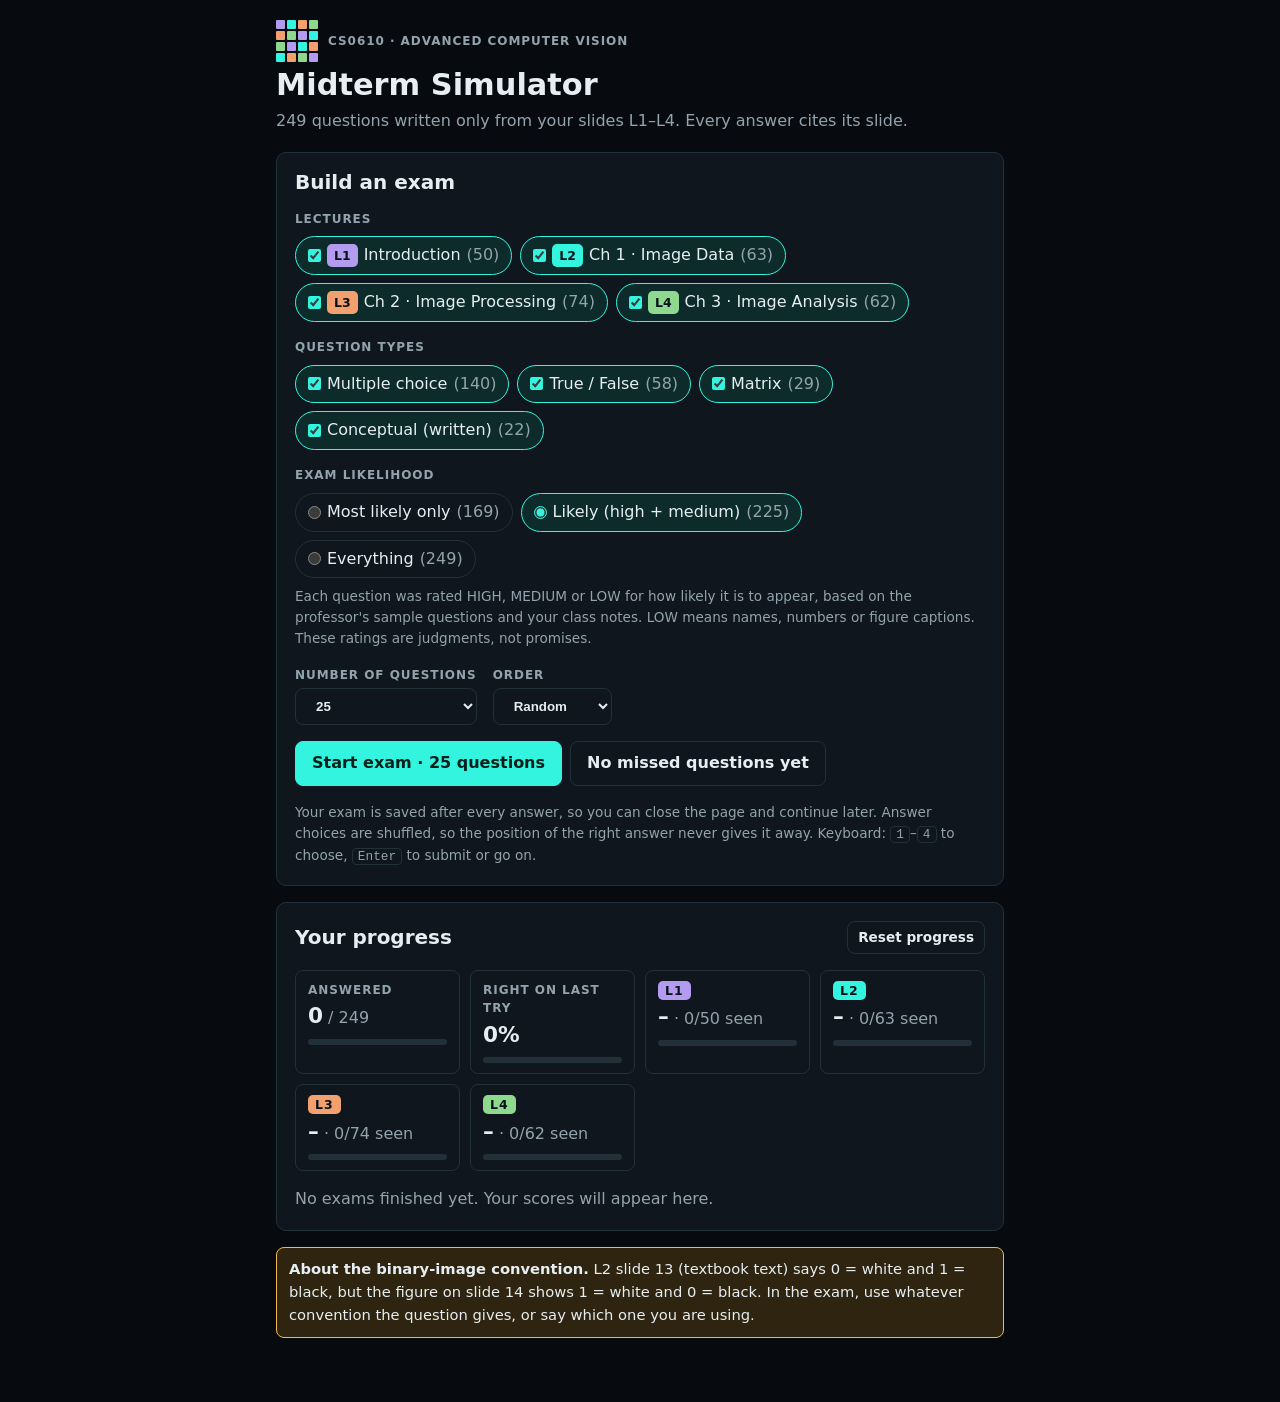
==== commit 7a8eeb0d: "Add resume/jump to CS0610 quiz; trim quiz footers; update tagline - CS0610 practice page: autosave a" ====
--- a/cs0610-computer-vision-practice-2026.html
+++ b/cs0610-computer-vision-practice-2026.html
@@ -99,15 +99,18 @@
 input.cell.wrong{border-color:var(--bad);background:var(--bad-soft)}
 .fix{display:block;font-size:.78rem;font-weight:700;color:var(--ok)}
 table.mx td.in{padding:3px}
+.navgrid{display:flex;flex-wrap:wrap;gap:4px}
+.nav{min-width:36px;height:32px;border:1px solid var(--line);background:var(--surface);color:var(--ink);border-radius:5px;font-family:var(--f-mono);font-size:.8rem;padding:0 4px;cursor:pointer}
+.nav.ok{background:var(--ok-soft);border-color:var(--ok)}.nav.bad{background:var(--bad-soft);border-color:var(--bad)}.nav.cur{outline:2px solid var(--accent);outline-offset:1px}
+.jump{display:flex;gap:6px;align-items:center;flex-wrap:wrap}.jump input{width:76px;font:inherit;padding:5px 8px;border:1px solid var(--line);border-radius:6px;background:var(--bg);color:var(--ink)}
+.kp{list-style:none;padding:0;margin:0;display:flex;flex-direction:column;gap:4px}.kp li{display:flex;gap:8px;align-items:baseline}.kp .y{color:var(--ok);font-weight:700}.kp .n{color:var(--bad);font-weight:700}
+.resume{border:1.5px solid var(--accent);background:var(--accent-soft)}
 @media (prefers-reduced-motion: reduce){.progress span{transition:none}}
 @media (max-width:480px){h1{font-size:1.5rem}.panel{padding:14px}}
 </style>
 <style>
 body{margin:0}
 [hidden]{display:none!important}
-body>footer{max-width:760px;margin:0 auto;padding-inline:16px;padding-block:24px 40px;border-top:1px solid var(--line);display:flex;flex-wrap:wrap;gap:6px 18px;align-items:center;justify-content:space-between;color:var(--muted);font-size:.9rem}
-body>footer a{color:var(--accent);font-weight:700;text-decoration:none}
-body>footer a:hover{text-decoration:underline}
 </style>
 </head>
 <body>
@@ -1193,20 +1196,174 @@
 const RATE={"L1-17hxtro": "H", "L1-dnmgla": "M", "L1-7t34a0": "H", "L1-ti0u2a": "H", "L1-tqfwgc": "H", "L1-b22e6o": "H", "L1-1lrfo8f": "H", "L1-c30yxp": "H", "L1-1mhe88v": "H", "L1-tno3ft": "H", "L1-579fcp": "M", "L1-9lc70c": "H", "L1-v2t1if": "M", "L1-14nfy88": "M", "L1-1jc1zfc": "L", "L1-vyrl5m": "M", "L1-18wnqlj": "M", "L1-10tc4y9": "H", "L1-tmqf1l": "H", "L1-19vuiko": "H", "L1-11fslb0": "H", "L1-t9tmsf": "H", "L1-1a1dmqo": "H", "L1-1p9uf42": "L", "L1-14dcrk2": "M", "L1-wu6ek7": "H", "L1-149yb1q": "H", "L1-q5smkn": "M", "L1-ok5jl6": "H", "L1-tqy2uk": "H", "L1-3afetw": "H", "L1-uvr6sv": "H", "L1-5j34r4": "H", "L1-hwbxri": "H", "L1-1p26et4": "H", "L1-9h8v8w": "H", "L1-1u5s1cr": "H", "L1-orn5a4": "L", "L1-1goxwcv": "H", "L1-1n68t7h": "H", "L1-1jqjv3c": "H", "L1-d9lpc2": "H", "L1-14yee6": "H", "L1-dd438u": "H", "L1-17hlmm1": "H", "L1-1j358he": "H", "L1-144hhey": "M", "L1-yzo6m0": "H", "L1-a4gbp3": "H", "L1-n2rl4p": "H", "L2-c963h0": "H", "L2-6t2x9b": "H", "L2-1bodt1b": "M", "L2-i0uhuo": "M", "L2-uqg5ae": "M", "L2-1err2tf": "H", "L2-fogmmg": "H", "L2-1sn3gy1": "H", "L2-3rb1tv": "H", "L2-16apvbx": "H", "L2-ivn9qy": "H", "L2-iqmnc3": "H", "L2-11nnlcx": "H", "L2-1w7s5b3": "H", "L2-1j97ly0": "H", "L2-1dt0d3j": "H", "L2-ygb7c7": "H", "L2-1hj3gap": "H", "L2-1bgpg9u": "M", "L2-1utykrz": "M", "L2-8slj2x": "H", "L2-9gszdj": "M", "L2-oj9njt": "M", "L2-z9w5jz": "L", "L2-2olqam": "H", "L2-1tt70md": "H", "L2-kdvmsk": "M", "L2-1gkpzxp": "H", "L2-1q67z2s": "L", "L2-lrjh8m": "H", "L2-w50c0q": "M", "L2-1blp7oj": "H", "L2-14mrhfk": "M", "L2-fs3bdz": "H", "L2-1vtuji7": "H", "L2-12a3gi0": "H", "L2-15a5ru": "H", "L2-1cb8m6d": "H", "L2-1ncqowl": "H", "L2-1obs7vg": "H", "L2-f9ozqh": "L", "L2-1tmikjb": "H", "L2-18t3hts": "H", "L2-1qg1txj": "L", "L2-c4451x": "M", "L2-1ythlct": "H", "L2-i9rkhz": "H", "L2-13lhexm": "H", "L2-m28oid": "H", "L2-qai09x": "H", "L2-2887xe": "H", "L2-1sm0ut2": "H", "L2-9qarxq": "H", "L2-1bac6n8": "H", "L2-b5swwp": "H", "L2-rdd91x": "H", "L2-1uydz0d": "H", "L2-1hcx68": "M", "L2-1nwbxt6": "M", "L2-ufqnaf": "H", "L2-1fnyrck": "H", "L2-bvot1z": "H", "L2-1uk8gmp": "H", "L3-afk0jl": "H", "L3-5leybg": "H", "L3-6bfasd": "M", "L3-3ts055": "H", "L3-beggr8": "H", "L3-15h6f9k": "H", "L3-15xbd08": "H", "L3-ku531": "L", "L3-4xjjdz": "H", "L3-15wcxue": "H", "L3-115mr4e": "H", "L3-mgijby": "M", "L3-qk9zd2": "H", "L3-1dw5exs": "M", "L3-hmic8q": "H", "L3-1mcpfnt": "H", "L3-j2hxja": "L", "L3-105yu6p": "H", "L3-39n6kt": "H", "L3-1az3ugg": "M", "L3-1egghsh": "H", "L3-17j04s3": "M", "L3-109zu77": "L", "L3-a228ih": "H", "L3-1tkh20s": "H", "L3-1p2jkqy": "H", "L3-5x4smr": "H", "L3-spo52t": "H", "L3-1y6aq5j": "H", "L3-1tuf60j": "H", "L3-iy3b9u": "H", "L3-2xejqt": "M", "L3-mlhvsb": "H", "L3-neho5v": "H", "L3-iphft4": "H", "L3-kh379j": "L", "L3-p39b3n": "L", "L3-ddm4r": "M", "L3-1pdts2c": "L", "L3-1fus2o4": "L", "L3-1ozh91r": "H", "L3-17xthvk": "L", "L3-yw0x97": "M", "L3-18hqaob": "H", "L3-16t6ekz": "M", "L3-f46un1": "H", "L3-9f7gyc": "L", "L3-1i5a0mx": "H", "L3-2zu98c": "M", "L3-1vd8l5b": "M", "L3-p3n955": "M", "L3-1a97ymb": "H", "L3-t4xx8r": "M", "L3-811oix": "M", "L3-19iagde": "M", "L3-1um6gdc": "H", "L3-1ko6bsf": "H", "L3-2lzuw3": "H", "L3-1rc3h4g": "H", "L3-pr32tv": "H", "L3-1098esn": "H", "L3-1oqhmj7": "H", "L3-1gm3z3b": "H", "L3-1nyme5w": "H", "L3-18a7q4h": "M", "L3-3qitcu": "H", "L3-31u7fp": "H", "L3-njwr0m": "M", "L3-1yaj85f": "H", "L3-pd9hon": "H", "L3-yt5iit": "H", "L3-1o8613p": "H", "L3-1cvoh4q": "H", "L3-11jl7kw": "H", "L4-17emu1s": "H", "L4-76n105": "L", "L4-a060v": "H", "L4-683db4": "H", "L4-12r9ff2": "H", "L4-rnf3nm": "H", "L4-c2fqqq": "M", "L4-1l72iee": "L", "L4-me76xy": "M", "L4-y317xh": "M", "L4-1t3m41y": "L", "L4-oe9u77": "H", "L4-14qfejr": "M", "L4-9enq1v": "M", "L4-3dhlof": "L", "L4-1u9wlcx": "L", "L4-x4tqoo": "M", "L4-13jy07v": "H", "L4-teqhh": "M", "L4-1gds2p9": "M", "L4-ck07tj": "H", "L4-13yqwrg": "H", "L4-m9b24h": "H", "L4-k7d45p": "M", "L4-ajzp5p": "H", "L4-66n7zx": "H", "L4-j3tcjt": "H", "L4-1hllrud": "L", "L4-1bsocdl": "H", "L4-qvn5fu": "H", "L4-1h0kj3d": "H", "L4-1g9hy2e": "M", "L4-699nxl": "M", "L4-wzkji0": "H", "L4-1t1nwy8": "M", "L4-1gc6zyf": "M", "L4-1tcevzw": "H", "L4-8aafov": "L", "L4-16s96yg": "H", "L4-gvk62z": "H", "L4-1c7fqhc": "M", "L4-1chqira": "H", "L4-gsj9n4": "H", "L4-h84ag8": "L", "L4-3sxv9n": "H", "L4-l8jng1": "H", "L4-1u78n3m": "H", "L4-1xl5n3d": "H", "L4-nvoec": "H", "L4-1c9ozf": "H", "L4-1nmstkh": "H", "L4-1fvxjzf": "H", "L4-1psxrb2": "H", "L4-1i3jtjy": "H", "L4-v96p8w": "H", "L4-4dix3v": "H", "L4-80dvru": "H", "L4-1cgqv3c": "M", "L4-12cli4a": "M", "L4-vho4y3": "M", "L4-15ces8v": "H", "L4-1wx144v": "H"};
 BANK.forEach(q=>{q.rate=RATE[q.id]||"H"});
 
+// Key points for written questions: 'Label shown to the student|accepted phrase|accepted phrase…'
+// Matching ignores case and tolerates small spelling mistakes (see checkKeys in the app).
+const WKEYS=[
+['Explain computer vision.',[
+ 'Automatic understanding of images or video (machines that see)|understand|understanding|interpret|machines that see|machine see|computer see|obtain information',
+ 'Goal 1: measurement of 3D-world properties|measurement|measure|3d world|3d properties|distance|depth|how far',
+ 'Goal 2: perception / recognition of objects, people, scenes, activities|recognize|recognition|perception|identify objects|detect objects|object recognition',
+ 'Image data can be video, depth images, multiple cameras or medical data|video|depth image|multiple camera|medical|scanner']],
+['What is the difference between computer vision and image processing?',[
+ 'Image processing: image in, image out (enhancement)|image out|output image|output is an image|returns an image|enhance|enhanced|improve the image',
+ 'Computer vision: output is understanding, labels or decisions|understanding|understand|interpret|interpretation|label|decision|description|meaning',
+ 'A slide example (blurred car / zebra vs labels, smile %, accident)|blur|blurred|zebra|plate|smile|accident|dog|boy']],
+['List the components of a computer vision system.',[
+ 'Lighting|lighting|light|illumination','Scene|scene','Camera|camera','Computer|computer|pc','Scene interpretation|interpretation|interpret']],
+['List the three categories of physical parameters',[
+ 'Geometric (projection, camera pose)|geometric|geometry','Optical (lens, focal length, field of view, aperture)|optical|optic|lens|focal length|aperture|field of view',
+ 'Photometric (light type/direction/intensity, reflectance)|photometric|reflectance|reflection|light direction|intensity of light']],
+['Why is vision "really hard"?',[
+ 'The computer only sees numbers (a grid of pixel values)|numbers|matrix|grid|pixel values|pixels',
+ 'Vision takes a huge part of the brain (visual cortex)|brain|cortex|natural intelligence',
+ 'Recognition can be ambiguous (queen or bishop?)|ambiguous|ambiguity|queen|bishop|confus',
+ 'Minsky\'s summer project / camera + computer is not "done"|minsky|summer|not done|camera to a computer|more difficult']],
+['Describe the pinhole camera idea',[
+ 'A barrier with a small opening reduces blurring|barrier|blur|blurring|block',
+ 'The opening is the aperture; one ray per scene point|aperture|one ray|single ray|pinhole',
+ 'It gives perspective projection|perspective|projection',
+ 'Far-away objects appear smaller|smaller|far away|distant',
+ 'Parallel lines converge on the horizon line|parallel|converge|horizon|vanish']],
+['Explain the difference between a scalar',[
+ 'Scalar: one grey value per pixel (0 = black, Gmax = white)|scalar|grey|gray|one value|single value|grey level|gray level',
+ 'Binary: only two values per pixel|binary|two values|0 and 1|black and white',
+ 'Vector-valued: several channels, e.g. RGB with 3 channels|vector|channel|channels|rgb|band|three']],
+['Explain the spatial domain vs the frequency domain.',[
+ 'The DFT maps the image to the frequency domain; the inverse DFT maps back|dft|fourier|transform|inverse',
+ 'Spatial domain = pixel values at their locations|spatial|pixel|location|x y',
+ 'Low frequencies = long wavelengths, homogeneous regions|low frequency|low frequencies|long wavelength|homogeneous|uniform|smooth region',
+ 'High frequencies = short wavelengths: edges, outliers, details|high frequency|high frequencies|short wavelength|edge|edges|outlier|detail|discontinuit']],
+['Define brightness, hue and saturation.',[
+ 'Brightness = achromatic notion of intensity|achromatic|intensity|light intensity',
+ 'Hue = dominant wavelength / dominant colour seen|dominant|wavelength',
+ 'Saturation = purity, amount of white light mixed with the hue|purity|pure|white light|amount of white']],
+['Compare the RGB and CMY/CMYK colour models.',[
+ 'RGB is additive (mixtures of light); all three give white|additive|light|white',
+ 'RGB is used by colour monitors / displays|monitor|display|screen',
+ 'CMY is subtractive (pigments); C = 1 − R, M = 1 − G, Y = 1 − B|subtractive|pigment|pigments|1 r|1 minus|ink',
+ 'CMY mix gives a muddy black, so K (black) is added: CMYK|muddy|black|key|cmyk',
+ 'CMYK is used for printing|print|printing|printer']],
+['Name the edge types illustrated',[
+ 'Ideal step-edge|step','Linear edge|linear|ramp','Smooth edge|smooth','Noisy edge|noisy|noise','Thin line|thin line|line',
+ 'Discontinuity in a shaded region|discontinuity|shaded']],
+['Compare an image processing system with a computer vision system',[
+ 'Image processing: image in, image out|image out|output image|output is an image|returns an image|enhance|enhanced',
+ 'Computer vision: interpretation out (labels, decisions)|interpret|interpretation|understand|understanding|label|decision',
+ 'A slide example (car plate / zebra vs boy, dog, smile %, accident)|blur|plate|zebra|smile|accident|dog|boy',
+ 'CV tries to do what the brain does with retinal data|brain|retina|retinal|human']],
+['Summarize the general properties of local operators',[
+ 'Windows of odd size (2k+1) × (2k+1); circular is better for isotropy|window|odd|2k|isotropy|circular',
+ 'The window moves through the image in a scan order|scan|scan order|moves',
+ 'Border pixels: no general rule, but they must be processed|border|edge of the image|boundary',
+ 'The same operation is applied at every location|same operation|same at all|every location|all locations',
+ 'Sequential (in place) vs parallel (second array) operators|sequential|parallel|second array|in place']],
+['Compare the box filter, the median operator and the Gauss filter.',[
+ 'Box filter = local mean of the window|mean|average|box',
+ 'Box filter also reduces contrast|contrast',
+ 'Median = middle value of the sorted window|middle|sorted|sort|median',
+ 'Gauss filter = kernel sampled from the Gauss function, with σ|gauss|gaussian|sigma|σ|standard deviation',
+ 'Larger σ gives more smoothing (scale space)|larger sigma|more blur|blurrier|scale space|more smoothing']],
+['What is sharpening, and how does unsharp masking work?',[
+ 'Sharpening increases contrast along edges|contrast|edge|edges',
+ 'First compute a smoothed version S of the image|smooth|smoothed|blur|blurred',
+ 'Residual R = I − S|residual|difference|i s|subtract',
+ 'Add the residual back, scaled by λ: J = I + λ(I − S)|add|added|lambda|λ|scaled']],
+['Describe the three procedural components',[
+ 'Integral images|integral',
+ 'Regular image pyramids|pyramid|pyramids',
+ 'Scan orders|scan|scan order',
+ 'A detail: rectangle sum from 4 corner values / extra layers < 1/3 space / Gauss smoothing against aliasing / spiral, meander…|four|4 corner|corner values|rectangle|third|alias|aliasing|spiral|meander|interlaced']],
+['What is a corner, and which corner detectors are shown?',[
+ 'A pixel where two edges of different directions intersect|two edges|intersect|intersection|edges meet|different directions',
+ 'Harris detector|harris',
+ 'FAST detector|fast',
+ 'Corners help localize and understand shapes in 3D scenes|locali|3d|shape|shapes']],
+['Explain 4-adjacency vs 8-adjacency',[
+ '4-adjacency: the 4 edge-neighbours (left, right, up, down)|left|right|up|down|edge neighbo|horizontal|vertical|four neighbo|4 neighbo',
+ '8-adjacency adds the 4 diagonal neighbours|diagonal|diagonals|corner',
+ 'A neighbourhood also includes p itself (5 or 9 pixels)|itself|include p|includes p|neighbourhood|neighborhood',
+ 'The choice changes connectedness and region counts (5 vs 3 particles)|connect|connected|connectedness|region|regions|count|particle']],
+['Explain the distance transform',[
+ 'Each object pixel gets the distance to the nearest non-object pixel|nearest|non object|background|zero pixel',
+ 'The distance is Euclidean|euclid|euclidean',
+ 'D(p) = 0 for non-object pixels|zero|0',
+ 'The distance map has the same size as the image|same size|distance map',
+ 'Row–column component map stores (Δx, Δy)|row column|component|delta|Δx|signed',
+ 'Computed with row scans, then column scans|row scan|rows|column scan|columns|scan']],
+['What is a co-occurrence matrix',[
+ 'Counts pairs of values at adjacent pixels (u at p, v at p+q)|pair|pairs|adjacent|neighbo|next to|below',
+ 'Size (Gmax + 1) × (Gmax + 1)|gmax|size|grey levels|gray levels',
+ 'Uses an adjacency set / offset, e.g. (0,1) = one row down|offset|0 1|row down|one row|adjacency set',
+ 'Unlike a histogram, it uses values of neighbouring pixels, not single pixels|histogram|individual|single pixel']],
+['Describe how lines and circles are detected',[
+ 'First compute a binary edge map (e.g. Canny)|edge map|edge|edges|canny',
+ 'Edge pixels vote in a Hough (parameter) space with counters|vote|votes|accumulator|counter|parameter space|hough space',
+ 'Lines use parameters d and α|d and α|d alpha|alpha|α|angle|distance',
+ 'Peaks (local maxima) in Hough space give the lines|peak|peaks|maximum|maxima',
+ 'Circles use centre and radius, a 3D Hough space|radius|centre|center|3d']],
+['Define the moments of a region',[
+ 'm_ab = sum of x^a · y^b · I(x,y) over the region|sum|moment|moments|x a y b',
+ 'The order of a moment is a + b|order',
+ 'm00 = area when I = 1 on the region|area|m00|zero order',
+ 'Centroid = (m10/m00, m01/m00)|centroid|m10|m01|center of mass|centre of mass',
+ 'The centroid depends on the image values, not only the shape|values|intensity|weighted|not only the shape']],
+];
+BANK.forEach(q=>{if(q.type==='written'){const k=WKEYS.find(([p])=>q.q.startsWith(p));if(k)q.keys=k[1]}});
+
 </script>
 <script>
 (function(){
 const LECS={1:'Introduction',2:'Ch 1 · Image Data',3:'Ch 2 · Image Processing',4:'Ch 3 · Image Analysis'};
 const TYPES={mcq:'Multiple choice',tf:'True / False',matrix:'Matrix',written:'Conceptual (written)'};
+const RATES={H:'High likelihood',M:'Medium likelihood',L:'Low (recall detail)'};
 const KEY='cs0610-sim-v1';
 let store=load();
-function load(){try{const s=JSON.parse(localStorage.getItem(KEY)||'{}');return {hist:s.hist||{},runs:s.runs||[],prefs:s.prefs||null}}catch(e){return {hist:{},runs:[],prefs:null}}}
+function load(){try{const s=JSON.parse(localStorage.getItem(KEY)||'{}');return {hist:s.hist||{},runs:s.runs||[],prefs:s.prefs||null,run:s.run||null}}catch(e){return {hist:{},runs:[],prefs:null,run:null}}}
 function save(){try{localStorage.setItem(KEY,JSON.stringify(store))}catch(e){}}
 function shuffle(a){a=a.slice();for(let i=a.length-1;i>0;i--){const j=Math.floor(Math.random()*(i+1));[a[i],a[j]]=[a[j],a[i]]}return a}
 const $=s=>document.querySelector(s);
 const app=$('#app');
+const byId=new Map(BANK.map(q=>[q.id,q]));
 let prefs=store.prefs||{lecs:[1,2,3,4],types:['mcq','tf','matrix','written'],count:'25',order:'random'};
 let run=null, confirmReset=false;
+
+/* ---------- fuzzy, case-insensitive answer checking ---------- */
+function norm(s){return String(s).toLowerCase().normalize('NFKD').replace(/[̀-ͯ]/g,'').replace(/[^\p{L}\p{N}]+/gu,' ').trim()}
+function lev(a,b){if(a===b)return 0;const m=a.length,n=b.length;if(!m)return n;if(!n)return m;let p=Array.from({length:n+1},(_,j)=>j);for(let i=1;i<=m;i++){const c=[i];for(let j=1;j<=n;j++)c[j]=Math.min(p[j]+1,c[j-1]+1,p[j-1]+(a[i-1]===b[j-1]?0:1));p=c}return p[n]}
+function tol(k){return k.length<=3?0:k.length<=5?1:2}
+function tokMatch(u,k){
+  if(u===k)return true;
+  const t=tol(k);if(!t)return false;
+  for(let L=Math.max(1,k.length-t);L<=Math.min(u.length,k.length+t);L++){
+    const pre=u.slice(0,L);
+    if(L!==u.length&&k.length<4)continue;          // short keys must match the whole word
+    if(lev(pre,k)<=t)return true;                  // handles typos, plurals and word endings
+  }
+  return false;
+}
+function phraseIn(words,phrase){const p=norm(phrase).split(' ').filter(Boolean);if(!p.length)return false;
+  for(let i=0;i+p.length<=words.length;i++){let ok=true;for(let j=0;j<p.length;j++)if(!tokMatch(words[i+j],p[j])){ok=false;break}if(ok)return true}return false}
+function checkKeys(q,text){const words=norm(text).split(' ').filter(Boolean);
+  return q.keys.map(k=>{const [label,...alts]=k.split('|');return {label,hit:alts.some(a=>phraseIn(words,a))}})}
+window.__check=(text,keys)=>checkKeys({keys},text);
+
+/* ---------- saved exam (resume) ---------- */
+function saveRun(){
+  if(!run){store.run=null;save();return}
+  store.run={ids:run.qs.map(x=>x.q.id),ord:run.qs.map(x=>x.q.opts&&!x.q.fixed?x.opts.map(o=>x.q.opts.indexOf(o)):null),i:run.i,answers:run.answers,t:run.t};
+  save();
+}
+function restoreRun(){
+  const s=store.run;if(!s||!Array.isArray(s.ids))return null;
+  const qs=[],answers=[];
+  s.ids.forEach((id,k)=>{const q=byId.get(id);if(!q)return;
+    const ord=s.ord&&s.ord[k];const opts=ord&&q.opts&&ord.length===q.opts.length?ord.map(j=>q.opts[j]):q.opts;
+    qs.push({q,opts});answers.push(s.answers&&s.answers[k]||null)});
+  if(!qs.length)return null;
+  return {qs,answers,i:Math.min(s.i||0,qs.length-1),t:s.t||Date.now()};
+}
+function runStats(r){const a=r.answers.filter(Boolean);return {done:a.length,ok:a.filter(x=>x.ok).length,n:r.qs.length}}
+function firstOpen(r){const k=r.answers.findIndex((a,i)=>!a&&i>=0);return k<0?r.qs.findIndex((_,i)=>!r.answers[i]):k}
 
 function statsFor(filter){let seen=0,ok=0;for(const q of BANK){if(filter&&!filter(q))continue;const h=store.hist[q.id];if(h&&h.n){seen++;if(h.last)ok++}}return {seen,ok}}
 function wrongIds(){return BANK.filter(q=>store.hist[q.id]&&store.hist[q.id].n&&!store.hist[q.id].last).map(q=>q.id)}
@@ -1217,6 +1374,7 @@
   const all=statsFor();
   const wrong=wrongIds().length;
   const pool=poolFrom(prefs).length;
+  const saved=restoreRun();const ss=saved&&runStats(saved);
   app.innerHTML=`
   <header class="top"><div class="stack" style="gap:6px">
     <div class="row" style="gap:10px"><div class="pixels" aria-hidden="true">${[1,2,3,4,3,4,1,2,4,1,2,3,2,3,4,1].map(v=>`<i style="background:var(--l${v})"></i>`).join('')}</div><span class="eyebrow">CS0610 · Advanced Computer Vision</span></div>
@@ -1224,6 +1382,11 @@
     <div class="muted">${total} questions written only from your slides L1–L4. Every answer cites its slide.</div></div>
   </header>
   <div class="stack">
+    ${saved?`<section class="panel stack resume" aria-labelledby="resume-h">
+      <h2 id="resume-h">Continue where you left off</h2>
+      <div style="font-variant-numeric:tabular-nums">You stopped at <b>question ${saved.i+1} of ${ss.n}</b> · ${ss.done} answered · score ${ss.ok}/${ss.done}. Saved ${new Date(saved.t).toLocaleDateString()}.</div>
+      <div class="row"><button class="btn primary" id="resume">Continue at question ${saved.i+1}</button><button class="btn ghost" id="discard">Discard this exam</button></div>
+    </section>`:''}
     <section class="panel stack" aria-labelledby="setup-h">
       <h2 id="setup-h">Build an exam</h2>
       <div class="stack" style="gap:8px"><div class="eyebrow">Lectures</div><div class="row">
@@ -1241,9 +1404,9 @@
         <label class="stack" style="gap:4px"><span class="eyebrow">Order</span>
           <select id="order" class="btn"><option value="random" ${prefs.order==='random'?'selected':''}>Random</option><option value="slides" ${prefs.order==='slides'?'selected':''}>By lecture</option></select></label>
       </div>
-      <div class="row"><button class="btn primary" id="start" ${pool?'':'disabled'}>Start exam · ${prefs.count==='all'?pool:Math.min(+prefs.count,pool)} questions</button>
+      <div class="row"><button class="btn ${saved?'':'primary'}" id="start" ${pool?'':'disabled'}>${saved?'Start a new exam':'Start exam'} · ${prefs.count==='all'?pool:Math.min(+prefs.count,pool)} questions</button>
         <button class="btn" id="retry" ${wrong?'':'disabled'}>${wrong?`Practise my ${wrong} missed`:'No missed questions yet'}</button></div>
-      <div class="foot">Answer choices are shuffled every time, so the position of the right answer never gives it away. Keyboard: <span class="kbd">1</span>–<span class="kbd">4</span> to choose, <span class="kbd">Enter</span> to submit or go on.</div>
+      <div class="foot">${saved?'Starting a new exam replaces your unfinished one. ':''}Your exam is saved after every answer, so you can close the page and continue later. Answer choices are shuffled, so the position of the right answer never gives it away. Keyboard: <span class="kbd">1</span>–<span class="kbd">4</span> to choose, <span class="kbd">Enter</span> to submit or go on.</div>
     </section>
     <section class="panel stack" aria-labelledby="prog-h">
       <div class="row" style="justify-content:space-between"><h2 id="prog-h">Your progress</h2>
@@ -1253,7 +1416,7 @@
         <div class="stat"><div class="eyebrow">Right on last try</div><b>${all.seen?Math.round(all.ok/all.seen*100):0}%</b><div class="bar"><span style="width:${all.seen?all.ok/all.seen*100:0}%;background:var(--ok)"></span></div></div>
         ${per.map(p=>`<div class="stat"><div class="eyebrow"><span class="lec lec${p.l}">L${p.l}</span></div><b>${p.seen?Math.round(p.ok/p.seen*100)+'%':'–'}</b><span class="muted"> · ${p.seen}/${p.n} seen</span><div class="bar"><span style="width:${p.n?p.seen/p.n*100:0}%;background:var(--l${p.l})"></span></div></div>`).join('')}
       </div>
-      ${store.runs.length?`<div class="stack" style="gap:4px"><div class="eyebrow">Recent exams</div>${store.runs.slice(-5).reverse().map(r=>`<div class="row" style="justify-content:space-between"><span>${new Date(r.t).toLocaleString()}</span><span style="font-variant-numeric:tabular-nums"><b>${r.ok}/${r.n}</b> (${Math.round(r.ok/r.n*100)}%)</span></div>`).join('')}</div>`:`<div class="muted">No exams taken yet. Your scores will appear here.</div>`}
+      ${store.runs.length?`<div class="stack" style="gap:4px"><div class="eyebrow">Recent exams</div>${store.runs.slice(-5).reverse().map(r=>`<div class="row" style="justify-content:space-between"><span>${new Date(r.t).toLocaleString()}</span><span style="font-variant-numeric:tabular-nums"><b>${r.ok}/${r.n}</b> (${Math.round(r.ok/r.n*100)}%)</span></div>`).join('')}</div>`:`<div class="muted">No exams finished yet. Your scores will appear here.</div>`}
     </section>
     <div class="note"><b>About the binary-image convention.</b> L2 slide 13 (textbook text) says 0 = white and 1 = black, but the figure on slide 14 shows 1 = white and 0 = black. In the exam, use whatever convention the question gives, or say which one you are using.</div>
   </div>`;
@@ -1264,39 +1427,50 @@
   $('#order').onchange=e=>{prefs.order=e.target.value;persist();home()};
   $('#start').onclick=()=>startRun(poolFrom(prefs));
   $('#retry').onclick=()=>{const ids=new Set(wrongIds());startRun(BANK.filter(q=>ids.has(q.id)),true)};
+  if(saved){$('#resume').onclick=()=>{run=saved;ask();window.scrollTo(0,0)};$('#discard').onclick=()=>{run=null;saveRun();home()}}
   if($('#reset'))$('#reset').onclick=()=>{confirmReset=true;home()};
-  if($('#reset-yes'))$('#reset-yes').onclick=()=>{store={hist:{},runs:[],prefs};save();confirmReset=false;home()};
+  if($('#reset-yes'))$('#reset-yes').onclick=()=>{store={hist:{},runs:[],prefs,run:null};save();confirmReset=false;home()};
   if($('#reset-no'))$('#reset-no').onclick=()=>{confirmReset=false;home()};
 }
 function persist(){store.prefs=prefs;save()}
 function likeOf(p){return p.like||'HM'}
 function poolFrom(p){const l=likeOf(p);return BANK.filter(q=>p.lecs.includes(q.lec)&&p.types.includes(q.type)&&(l==='all'||l.includes(q.rate)))}
 function srcText(q){return /^L\d/.test(q.src)?q.src:`L${q.lec} · ${q.src}`}
-function gridHtml(q,inputs){return `<div class="mxw"><div class="cap">Output image</div><table class="mx">${q.grid.map((r,i)=>`<tr>${r.map((v,j)=>q.blanks.some(([a,b])=>a===i+1&&b===j+1)?(inputs?`<td class="in"><input class="cell" id="cell-${i+1}-${j+1}" data-r="${i+1}" data-c="${j+1}" inputmode="text" autocomplete="off" aria-label="Row ${i+1}, column ${j+1}"></td>`:`<td><b>${String(v).replace('-','−')}</b></td>`):`<td>${String(v).replace('-','−')}</td>`).join('')}</tr>`).join('')}</table></div>`}
+function fmt(v){return String(v).replace('-','−')}
+function gridHtml(q,inputs){return `<div class="mxw"><div class="cap">Output image</div><table class="mx">${q.grid.map((r,i)=>`<tr>${r.map((v,j)=>q.blanks.some(([a,b])=>a===i+1&&b===j+1)?(inputs?`<td class="in"><input class="cell" id="cell-${i+1}-${j+1}" data-r="${i+1}" data-c="${j+1}" inputmode="text" autocomplete="off" aria-label="Row ${i+1}, column ${j+1}"></td>`:`<td><b>${fmt(v)}</b></td>`):`<td>${fmt(v)}</td>`).join('')}</tr>`).join('')}</table></div>`}
 
 function startRun(pool,all){
   let qs=prefs.order==='slides'&&!all?pool.slice().sort((a,b)=>a.lec-b.lec):shuffle(pool);
   if(!all&&prefs.count!=='all'){qs=shuffle(pool).slice(0,+prefs.count);if(prefs.order==='slides')qs.sort((a,b)=>a.lec-b.lec)}
-  run={qs:qs.map(q=>({q,opts:!q.opts||q.fixed?q.opts:shuffle(q.opts)})),i:0,answers:[],t:Date.now()};
-  ask();
+  run={qs:qs.map(q=>({q,opts:!q.opts||q.fixed?q.opts:shuffle(q.opts)})),i:0,answers:qs.map(()=>null),t:Date.now()};
+  saveRun();ask();
 }
-let sel=null,done=false,revealed=false;
+let sel=null,done=false,navOpen=false;
+function navHtml(){
+  return `<div class="navgrid" role="list" aria-label="All questions">${run.qs.map((_,k)=>{const a=run.answers[k];return `<button class="nav ${a?(a.ok?'ok':'bad'):''} ${k===run.i?'cur':''}" data-go="${k}" role="listitem" aria-label="Question ${k+1}${a?(a.ok?', right':', wrong'):', not answered'}">${k+1}</button>`}).join('')}</div>`;
+}
 function ask(){
-  sel=null;done=false;revealed=false;
+  sel=null;done=false;
   const {q,opts}=run.qs[run.i];
-  const n=run.qs.length;
+  const n=run.qs.length;const st=runStats(run);
+  const prev=run.answers[run.i];
   app.innerHTML=`
   <div class="stack">
-    <div class="row" style="justify-content:space-between"><button class="btn small ghost" id="quit">← End exam</button><span class="muted" style="font-variant-numeric:tabular-nums">Question ${run.i+1} of ${n} · Score ${run.answers.filter(a=>a.ok).length}</span></div>
-    <div class="progress" aria-hidden="true"><span style="width:${run.i/n*100}%"></span></div>
+    <div class="row" style="justify-content:space-between"><div class="row"><button class="btn small ghost" id="exit">← Save and exit</button><button class="btn small ghost" id="quit">Finish exam</button></div><span class="muted" style="font-variant-numeric:tabular-nums">Question ${run.i+1} of ${n} · ${st.done} answered · Score ${st.ok}</span></div>
+    <div class="progress" aria-hidden="true"><span style="width:${st.done/n*100}%"></span></div>
+    <div class="row" style="justify-content:space-between">
+      <form class="jump" id="jump"><label for="jump-n" class="muted">Go to question</label><input id="jump-n" type="number" min="1" max="${n}" inputmode="numeric" placeholder="#"><button class="btn small" type="submit">Go</button></form>
+      <button class="btn small ghost" id="navtoggle" aria-expanded="${navOpen}">${navOpen?'Hide':'Show'} all questions</button>
+    </div>
+    <div id="nav" ${navOpen?'':'hidden'}>${navHtml()}<div class="foot" style="margin-top:6px">Green = right, red = wrong, outlined = current. Click a number to jump there.</div></div>
     <article class="panel stack" aria-live="polite">
-      <div class="qhead"><div class="row"><span class="lec lec${q.lec}">L${q.lec}</span><span class="tag">${TYPES[q.type]}</span><span class="tag">${esc(q.topic)}</span><span class="tag rate-${q.rate}">${{H:'High likelihood',M:'Medium likelihood',L:'Low (recall detail)'}[q.rate]}</span></div></div>
+      <div class="qhead"><div class="row"><span class="lec lec${q.lec}">L${q.lec}</span><span class="tag">${TYPES[q.type]}</span><span class="tag">${esc(q.topic)}</span><span class="tag rate-${q.rate}">${RATES[q.rate]}</span></div></div>
       <div class="qtext">${q.type==='tf'?`<p><b>True or False?</b></p><p>${q.q}</p>`:q.q.startsWith('<')?q.q:`<p>${q.q}</p>`}</div>
       ${q.type==='written'?`
-        <label for="mine" class="eyebrow">Your answer (optional; write it as you would in the exam)</label>
-        <textarea id="mine" placeholder="Type your answer here, then reveal the model answer."></textarea>
+        <label for="mine" class="eyebrow">Your answer (write it as you would in the exam)</label>
+        <textarea id="mine" placeholder="Type your answer. Capital letters and small spelling mistakes are fine."></textarea>
         <div id="fb"></div>
-        <div class="row"><button class="btn primary" id="go">Show model answer</button></div>`:q.grid?`
+        <div class="row"><button class="btn primary" id="go">${q.keys?'Check my answer':'Show model answer'}</button></div>`:q.grid?`
         ${gridHtml(q,true)}
         <div class="foot">Type each value, e.g. <span class="kbd">-9</span>. Press Enter to check.</div>
         <div id="fb"></div>
@@ -1304,19 +1478,40 @@
         <div class="opts" role="radiogroup">${opts.map((o,k)=>`<button class="opt" role="radio" aria-checked="false" data-k="${k}"><span class="k">${q.type==='tf'?(k?'F':'T'):'abcd'[k]}</span><span class="t"><span>${o.t}</span><span class="why" hidden></span></span></button>`).join('')}</div>
         <div id="fb"></div>
         <div class="row"><button class="btn primary" id="go" disabled>Submit answer</button></div>`}
+      <div class="row" style="justify-content:space-between;border-top:1px solid var(--line);padding-top:12px">
+        <button class="btn small ghost" id="prev" ${run.i?'':'disabled'}>← Previous</button>
+        <button class="btn small ghost" id="skip" ${run.i+1<n?'':'disabled'}>${prev?'Next':'Skip for now'} →</button>
+      </div>
     </article>
   </div>`;
+  $('#exit').onclick=()=>{saveRun();run=null;home();window.scrollTo(0,0)};
   $('#quit').onclick=finish;
-  if(q.type==='written'){$('#go').onclick=revealWritten;return}
-  if(q.grid){$('#go').onclick=()=>done?next():submitGrid();app.querySelectorAll('input.cell').forEach(el=>el.addEventListener('keydown',e=>{if(e.key==='Enter'){e.preventDefault();done?next():submitGrid()}}));const f=app.querySelector('input.cell');if(f)f.focus();return}
+  $('#prev').onclick=()=>go(run.i-1);
+  $('#skip').onclick=()=>go(run.i+1);
+  $('#navtoggle').onclick=()=>{navOpen=!navOpen;$('#nav').hidden=!navOpen;$('#navtoggle').textContent=(navOpen?'Hide':'Show')+' all questions';$('#navtoggle').setAttribute('aria-expanded',navOpen)};
+  app.querySelectorAll('[data-go]').forEach(b=>b.onclick=()=>go(+b.dataset.go));
+  $('#jump').onsubmit=e=>{e.preventDefault();const k=parseInt($('#jump-n').value,10);if(k>=1&&k<=n)go(k-1);else{$('#jump-n').value='';$('#jump-n').placeholder=`1–${n}`}};
+  if(q.type==='written'){
+    if(prev){$('#mine').value=prev.mine||'';showWritten(prev);return}
+    $('#go').onclick=checkWritten;return}
+  if(q.grid){
+    if(prev){showGrid(prev.cells||{});return}
+    $('#go').onclick=()=>done?next():submitGrid();app.querySelectorAll('input.cell').forEach(el=>el.addEventListener('keydown',e=>{if(e.key==='Enter'){e.preventDefault();done?next():submitGrid()}}));return}
+  if(prev&&prev.sel!=null){sel=prev.sel;showOpts();return}
   app.querySelectorAll('.opt').forEach(b=>b.onclick=()=>pick(+b.dataset.k));
   $('#go').onclick=()=>done?next():submit();
 }
+function go(k){if(k<0||k>=run.qs.length)return;run.i=k;saveRun();ask();window.scrollTo(0,0)}
 function pick(k){if(done)return;sel=k;app.querySelectorAll('.opt').forEach((b,i)=>{b.classList.toggle('sel',i===k);b.setAttribute('aria-checked',i===k)});$('#go').disabled=false}
+function nextLabel(){return run.answers.every(Boolean)?'See results':(run.i+1<run.qs.length?'Next question →':'Go to first unanswered →')}
+function armNext(){const g=$('#go');g.disabled=false;g.hidden=false;g.textContent=nextLabel();g.onclick=next;g.focus()}
 function submit(){
-  if(sel===null||done)return;done=true;
-  const {q,opts}=run.qs[run.i];const ok=opts[sel].ok;
-  record(q,ok);
+  if(sel===null||done)return;
+  const {q,opts}=run.qs[run.i];
+  record(q,opts[sel].ok,{sel});showOpts();
+}
+function showOpts(){
+  done=true;const {q,opts}=run.qs[run.i];const ok=opts[sel].ok;
   app.querySelectorAll('.opt').forEach((b,i)=>{
     b.disabled=true;b.classList.remove('sel');const o=opts[i];const w=b.querySelector('.why');
     if(q.type==='tf'){ if(o.ok){b.classList.add('right');w.innerHTML=`<span class="lbl">Correct answer.</span> ${o.why}`;w.hidden=false} else if(i===sel){b.classList.add('wrong')} }
@@ -1325,48 +1520,74 @@
       w.hidden=false}
   });
   $('#fb').innerHTML=`<div class="stack" style="gap:10px"><div class="verdict ${ok?'ok':'bad'}">${ok?'Right.':'Not quite.'}</div><div class="src"><b>Source</b><span>${srcText(q)}</span></div></div>`;
-  const g=$('#go');g.textContent=run.i+1<run.qs.length?'Next question →':'See results';g.focus();
+  armNext();
 }
 function submitGrid(){
-  if(done)return;const {q}=run.qs[run.i];let ok=true;
-  app.querySelectorAll('input.cell').forEach(el=>{const want=q.grid[+el.dataset.r-1][+el.dataset.c-1];const got=Number(el.value.trim().replace(/[−–]/g,'-'));const good=el.value.trim()!==''&&got===want;if(!good)ok=false;el.classList.add(good?'right':'wrong');el.readOnly=true;if(!good){const s=document.createElement('span');s.className='fix';s.textContent='→ '+String(want).replace('-','−');el.after(s)}});
-  done=true;record(q,ok);
+  if(done)return;const {q}=run.qs[run.i];const cells={};let ok=true;
+  app.querySelectorAll('input.cell').forEach(el=>{const v=el.value.trim();cells[el.dataset.r+'-'+el.dataset.c]=v;const want=q.grid[+el.dataset.r-1][+el.dataset.c-1];if(!(v!==''&&Number(v.replace(/[−–]/g,'-').replace(/\s/g,''))===want))ok=false});
+  record(q,ok,{cells});showGrid(cells);
+}
+function showGrid(cells){
+  done=true;const {q}=run.qs[run.i];let ok=true;
+  app.querySelectorAll('input.cell').forEach(el=>{const v=(cells[el.dataset.r+'-'+el.dataset.c]||'');el.value=v;const want=q.grid[+el.dataset.r-1][+el.dataset.c-1];const good=v!==''&&Number(v.replace(/[−–]/g,'-').replace(/\s/g,''))===want;if(!good)ok=false;el.classList.add(good?'right':'wrong');el.readOnly=true;if(!good){const s=document.createElement('span');s.className='fix';s.textContent='→ '+fmt(want);el.after(s)}});
   $('#fb').innerHTML=`<div class="stack" style="gap:10px"><div class="verdict ${ok?'ok':'bad'}">${ok?'Right.':'Not quite.'}</div><div class="eyebrow">Working</div><div class="model">${q.work}</div><div class="src"><b>Source</b><span>${srcText(q)}</span></div></div>`;
-  const g=$('#go');g.textContent=run.i+1<run.qs.length?'Next question →':'See results';g.focus();
+  armNext();
 }
-function revealWritten(){
-  const {q}=run.qs[run.i];
-  if(!revealed){revealed=true;
-    $('#fb').innerHTML=`<div class="stack" style="gap:10px"><div class="eyebrow">Model answer</div><div class="model">${q.answer}</div><div class="src"><b>Source</b><span>${srcText(q)}</span></div><div class="eyebrow">Mark yourself</div><div class="row"><button class="btn" id="got">I had the key points</button><button class="btn" id="missed">I missed key points</button></div></div>`;
-    $('#go').hidden=true;
-    $('#got').onclick=()=>{record(q,true);next()};$('#missed').onclick=()=>{record(q,false);next()};
-  }
+function checkWritten(){
+  const {q}=run.qs[run.i];const mine=$('#mine').value;
+  const hits=q.keys?checkKeys(q,mine):null;
+  const got=hits?hits.filter(h=>h.hit).length:0;const suggest=hits?(got>0&&got/hits.length>=0.6):null;
+  $('#go').hidden=true;$('#mine').readOnly=true;
+  $('#fb').innerHTML=`<div class="stack" style="gap:10px">
+    ${hits?`<div class="verdict ${suggest?'ok':'bad'}">${got} of ${hits.length} key points found${suggest?' · looks right':' · some key points missing'}</div>
+    <ul class="kp">${hits.map(h=>`<li><span class="${h.hit?'y':'n'}">${h.hit?'✓':'✗'}</span><span>${h.label}</span></li>`).join('')}</ul>
+    <div class="foot">Checked without caring about capital letters, and small spelling mistakes still count. It matches key words, so read the model answer and change the mark if it got you wrong.</div>`:''}
+    <div class="eyebrow">Model answer</div><div class="model">${q.answer}</div><div class="src"><b>Source</b><span>${srcText(q)}</span></div>
+    <div class="eyebrow">Mark this answer</div><div class="row"><button class="btn ${suggest!==false?'primary':''}" id="got">Count as right</button><button class="btn ${suggest===false?'primary':''}" id="missed">Count as wrong</button></div></div>`;
+  $('#got').onclick=()=>{record(q,true,{mine,hits:hits&&hits.map(h=>h.hit)});showWritten(run.answers[run.i])};
+  $('#missed').onclick=()=>{record(q,false,{mine,hits:hits&&hits.map(h=>h.hit)});showWritten(run.answers[run.i])};
 }
-function record(q,ok){
-  run.answers[run.i]={id:q.id,ok};
-  const h=store.hist[q.id]||{n:0,ok:0};h.n++;if(ok)h.ok++;h.last=ok;store.hist[q.id]=h;save();
+function showWritten(a){
+  done=true;const {q}=run.qs[run.i];$('#mine').readOnly=true;
+  const hits=q.keys&&a.hits?q.keys.map((k,i)=>({label:k.split('|')[0],hit:!!a.hits[i]})):null;
+  $('#fb').innerHTML=`<div class="stack" style="gap:10px"><div class="verdict ${a.ok?'ok':'bad'}">Marked ${a.ok?'right':'wrong'}.</div>
+    ${hits?`<ul class="kp">${hits.map(h=>`<li><span class="${h.hit?'y':'n'}">${h.hit?'✓':'✗'}</span><span>${h.label}</span></li>`).join('')}</ul>`:''}
+    <div class="eyebrow">Model answer</div><div class="model">${q.answer}</div><div class="src"><b>Source</b><span>${srcText(q)}</span></div></div>`;
+  armNext();
 }
-function next(){if(run.i+1<run.qs.length){run.i++;ask();window.scrollTo(0,0)}else finish()}
+function record(q,ok,extra){
+  run.answers[run.i]=Object.assign({id:q.id,ok},extra||{});
+  const h=store.hist[q.id]||{n:0,ok:0};h.n++;if(ok)h.ok++;h.last=ok;store.hist[q.id]=h;
+  run.t=Date.now();saveRun();
+}
+function next(){
+  if(run.answers.every(Boolean))return finish();
+  for(let k=run.i+1;k<run.qs.length;k++)if(!run.answers[k])return go(k);
+  for(let k=0;k<run.qs.length;k++)if(!run.answers[k])return go(k);
+}
 function finish(){
-  const ans=run.answers.filter(Boolean);const n=ans.length;const ok=ans.filter(a=>a.ok).length;
-  if(n){store.runs.push({t:Date.now(),n,ok});store.runs=store.runs.slice(-30);save()}
-  const byL=[1,2,3,4].map(l=>{const a=ans.filter(x=>BANK.find(q=>q.id===x.id).lec===l);return {l,n:a.length,ok:a.filter(x=>x.ok).length}}).filter(x=>x.n);
-  const missed=ans.filter(a=>!a.ok).map(a=>BANK.find(q=>q.id===a.id));
+  const ans=run.answers.filter(Boolean);const n=ans.length;const ok=ans.filter(a=>a.ok).length;const total=run.qs.length;
+  if(n){store.runs.push({t:Date.now(),n,ok});store.runs=store.runs.slice(-30)}
+  const missed=ans.filter(a=>!a.ok).map(a=>byId.get(a.id)).filter(Boolean);
+  const byL=[1,2,3,4].map(l=>{const a=ans.filter(x=>byId.get(x.id)&&byId.get(x.id).lec===l);return {l,n:a.length,ok:a.filter(x=>x.ok).length}}).filter(x=>x.n);
+  run=null;saveRun();
   app.innerHTML=`<div class="stack">
     <section class="panel stack"><span class="eyebrow">Exam finished</span>
       <h1 style="font-variant-numeric:tabular-nums">${ok} / ${n}${n?` · ${Math.round(ok/n*100)}%`:''}</h1>
+      ${n<total?`<div class="muted">${total-n} question${total-n>1?'s were':' was'} not answered and ${total-n>1?'are':'is'} not counted.</div>`:''}
       ${n?`<div class="stats">${byL.map(b=>`<div class="stat"><div class="eyebrow"><span class="lec lec${b.l}">L${b.l}</span> ${LECS[b.l]}</div><b>${b.ok}/${b.n}</b><div class="bar"><span style="width:${b.ok/b.n*100}%;background:var(--l${b.l})"></span></div></div>`).join('')}</div>`:'<div class="muted">No questions were answered.</div>'}
       <div class="row"><button class="btn primary" id="home">Back to setup</button>${missed.length?`<button class="btn" id="again">Practise these ${missed.length} missed</button>`:''}</div>
     </section>
-    ${missed.length?`<section class="panel stack"><h2>Review what you missed</h2>${missed.map(q=>`<div class="miss stack" style="gap:6px"><div class="row"><span class="lec lec${q.lec}">L${q.lec}</span><span class="tag">${esc(q.topic)}</span></div><div>${q.type==='tf'?'True or False: ':''}${q.q}</div>${q.type==='written'?`<div class="model">${q.answer}</div>`:q.grid?`<div><b>Answer:</b></div>${gridHtml(q,false)}<div class="model">${q.work}</div>`:`<div><b>Answer:</b> ${q.opts.find(o=>o.ok).t}${q.type==='tf'?'':''}</div><div class="why">${q.opts.find(o=>o.ok).why}</div>`}<div class="src"><b>Source</b><span>${srcText(q)}</span></div></div>`).join('')}</section>`:''}
+    ${missed.length?`<section class="panel stack"><h2>Review what you missed</h2>${missed.map(q=>`<div class="miss stack" style="gap:6px"><div class="row"><span class="lec lec${q.lec}">L${q.lec}</span><span class="tag">${esc(q.topic)}</span></div><div>${q.type==='tf'?'True or False: ':''}${q.q}</div>${q.type==='written'?`<div class="model">${q.answer}</div>`:q.grid?`<div><b>Answer:</b></div>${gridHtml(q,false)}<div class="model">${q.work}</div>`:`<div><b>Answer:</b> ${q.opts.find(o=>o.ok).t}</div><div class="why">${q.opts.find(o=>o.ok).why}</div>`}<div class="src"><b>Source</b><span>${srcText(q)}</span></div></div>`).join('')}</section>`:''}
   </div>`;
-  $('#home').onclick=()=>{run=null;home();window.scrollTo(0,0)};
+  $('#home').onclick=()=>{home();window.scrollTo(0,0)};
   if($('#again'))$('#again').onclick=()=>startRun(missed,true);
+  window.scrollTo(0,0);
 }
 document.addEventListener('keydown',e=>{
   if(!run||e.target.tagName==='TEXTAREA'||e.target.tagName==='SELECT'||e.target.tagName==='INPUT')return;
-  const q=run.qs[run.i]&&run.qs[run.i].q;if(!q||q.type==='written'||q.grid)return;
-  if(/^[1-4]$/.test(e.key)){const k=+e.key-1;if(k<run.qs[run.i].opts.length){pick(k);e.preventDefault()}}
+  const cur=run.qs[run.i];const q=cur&&cur.q;if(!q||q.type==='written'||q.grid)return;
+  if(/^[1-4]$/.test(e.key)){const k=+e.key-1;if(k<cur.opts.length){pick(k);e.preventDefault()}}
   else if(/^[a-d]$/i.test(e.key)&&q.type!=='tf'){pick('abcd'.indexOf(e.key.toLowerCase()));e.preventDefault()}
   else if(/^[tf]$/i.test(e.key)&&q.type==='tf'){pick(e.key.toLowerCase()==='t'?0:1);e.preventDefault()}
   else if(e.key==='Enter'&&(!document.activeElement||document.activeElement.tagName!=='BUTTON')){if(done)next();else if(sel!==null)submit();e.preventDefault()}
@@ -1375,11 +1596,5 @@
 home();
 })();
 </script>
-<footer>
-  <div>Built by Yasir Alharbi</div>
-  <div>DFIR · SOC · AI</div>
-  <a href="https://yasir-alharbi.github.io/" target="_blank"
-     rel="noopener">View my portfolio →</a>
-</footer>
 </body>
 </html>
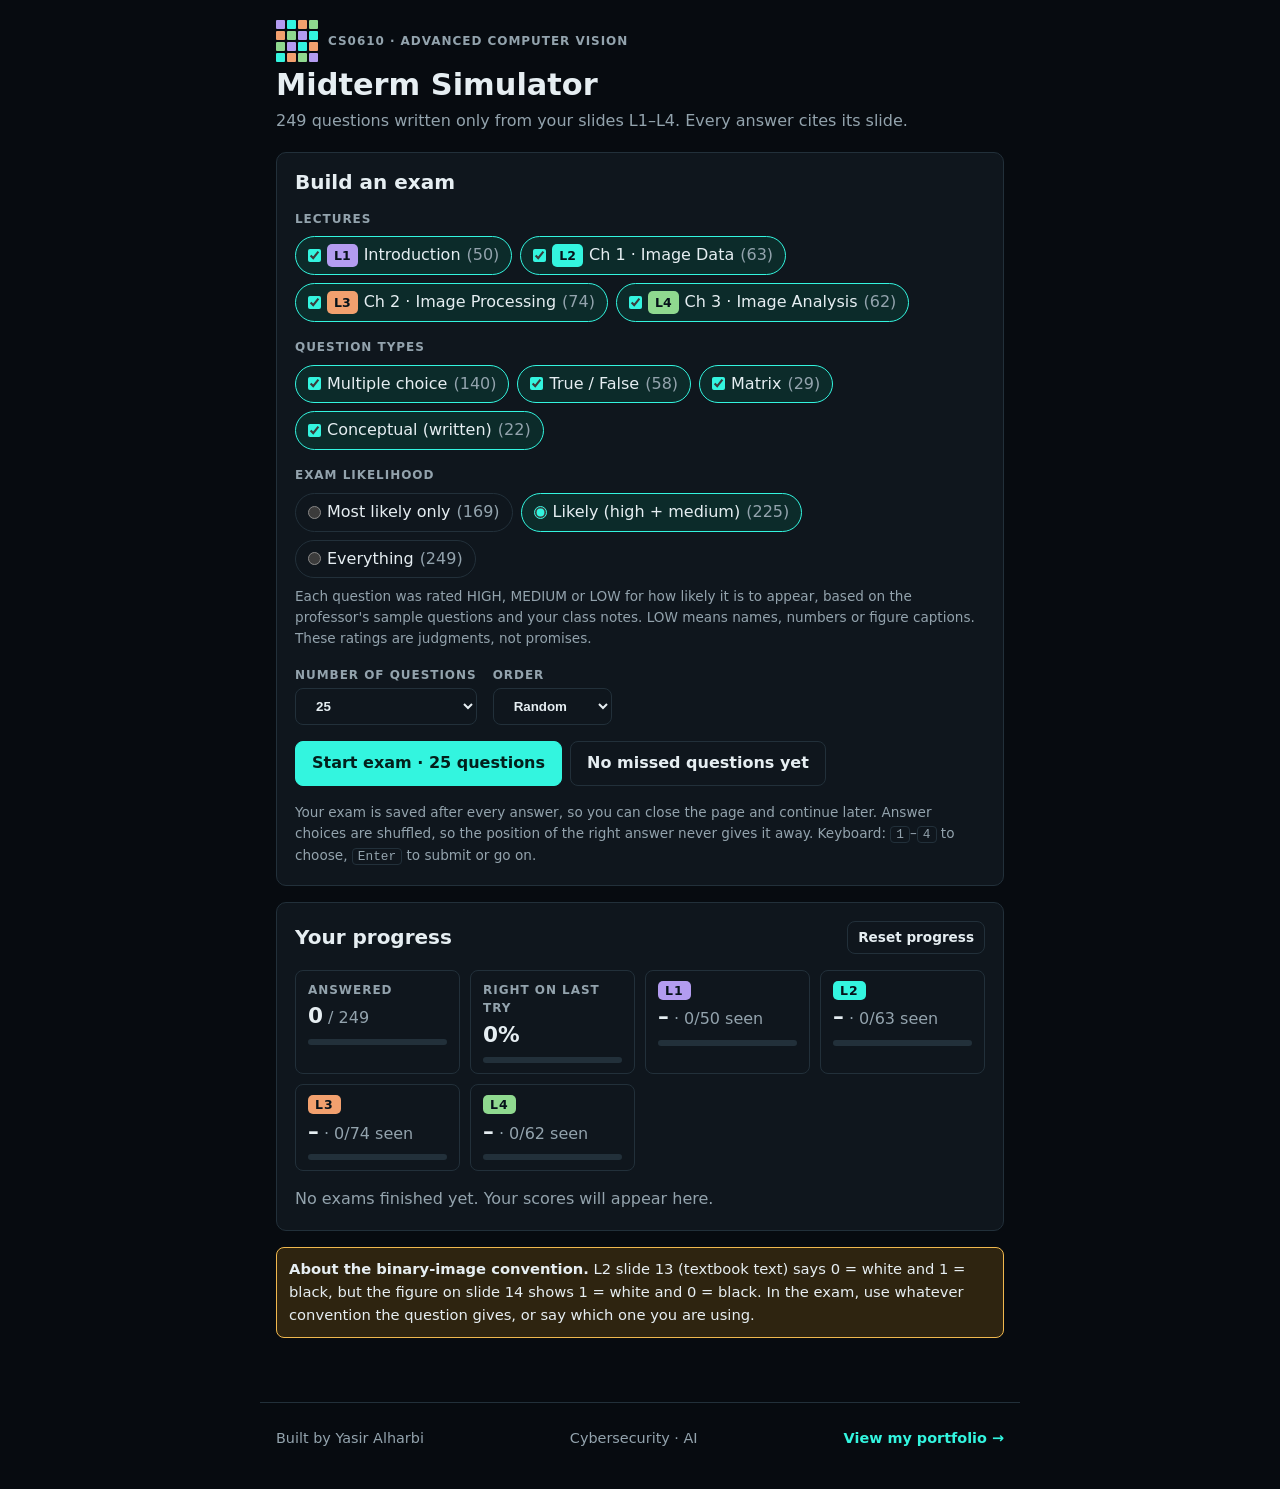
==== commit c533d635: "Restore main tagline; show portfolio footer on quiz home screens only - Main page: revert brand tagl" ====
--- a/cs0610-computer-vision-practice-2026.html
+++ b/cs0610-computer-vision-practice-2026.html
@@ -111,6 +111,9 @@
 <style>
 body{margin:0}
 [hidden]{display:none!important}
+body>footer{max-width:760px;margin:0 auto;padding-inline:16px;padding-block:24px 40px;border-top:1px solid var(--line);display:flex;flex-wrap:wrap;gap:6px 18px;align-items:center;justify-content:space-between;color:var(--muted);font-size:.9rem}
+body>footer a{color:var(--accent);font-weight:700;text-decoration:none}
+body>footer a:hover{text-decoration:underline}
 </style>
 </head>
 <body>
@@ -1596,5 +1599,12 @@
 home();
 })();
 </script>
+<footer id="portfolio-foot">
+  <div>Built by Yasir Alharbi</div>
+  <div>Cybersecurity · AI</div>
+  <a href="https://yasir-alharbi.github.io/" target="_blank"
+     rel="noopener">View my portfolio →</a>
+</footer>
+<script>(function(){var f=document.getElementById('portfolio-foot'),a=document.getElementById('app');function u(){f.hidden=!a.querySelector('#setup-h')}u();new MutationObserver(u).observe(a,{childList:true})})();</script>
 </body>
 </html>
